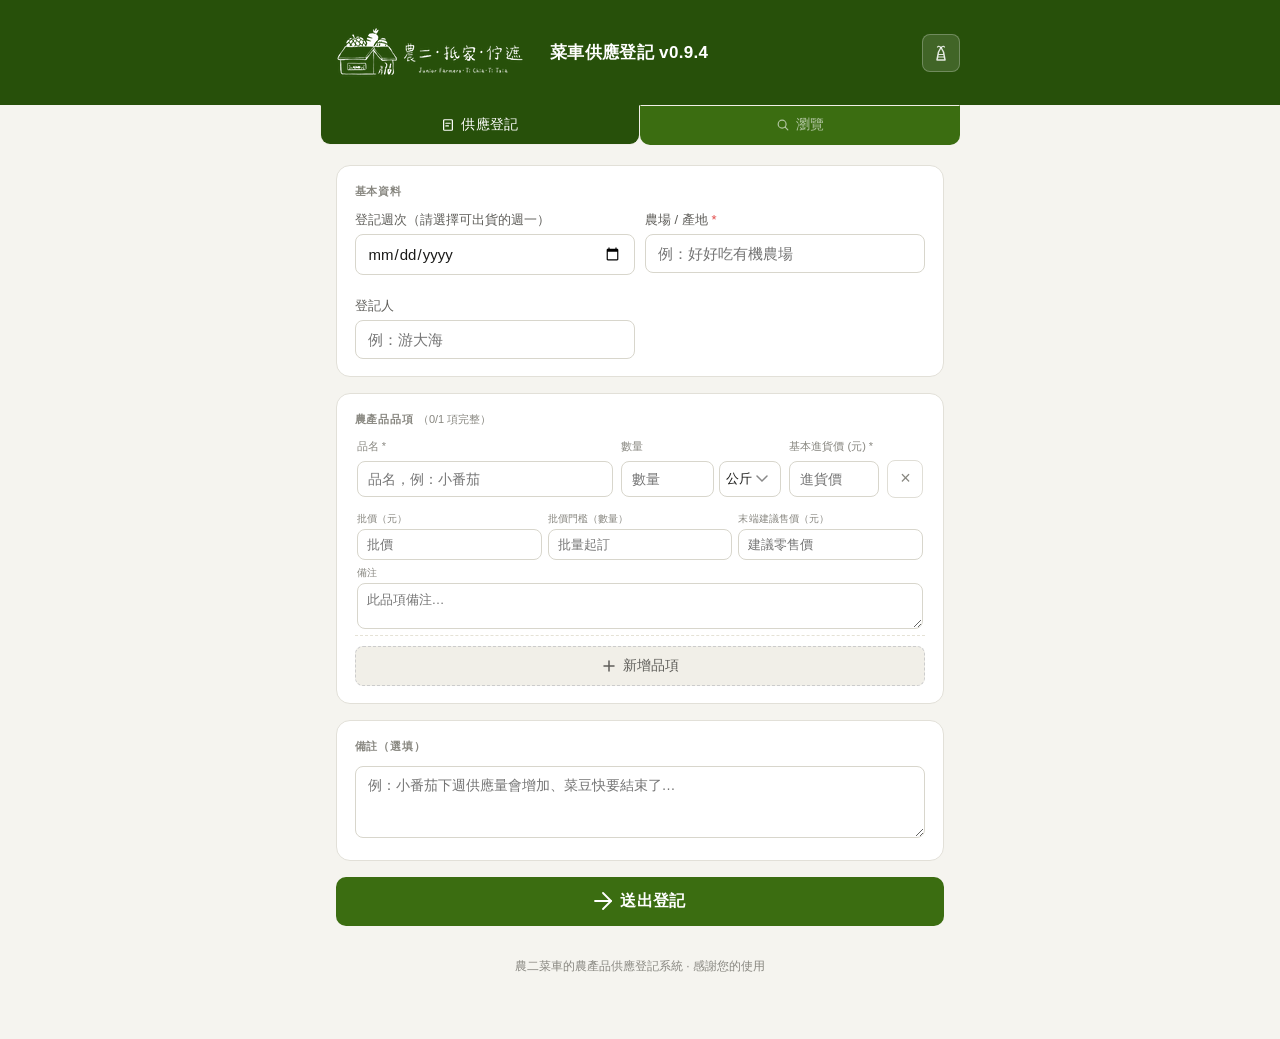
==== farmer_form.html @ 8528d598 "update the poition and alignment of 重新整理週次清單 btn" ====
<!DOCTYPE html>
<html lang="zh-TW">
<head>
<meta charset="UTF-8" />
<meta name="viewport" content="width=device-width, initial-scale=1.0" />
<title>農產品供應登記</title>
<style>
  :root {
    --green-50: #EAF3DE;
    --green-100: #C0DD97;
    --green-400: #639922;
    --green-600: #3B6D11;
    --green-800: #27500A;
    --amber-50: #FAEEDA;
    --amber-400: #BA7517;
    --gray-50: #F1EFE8;
    --gray-100: #D3D1C7;
    --gray-400: #888780;
    --gray-600: #5F5E5A;
    --gray-800: #444441;
    --red-50: #FCEBEB;
    --red-400: #E24B4A;
    --red-600: #A32D2D;
    --gray-off-white-warm: #E0DED6;
  }
  * { box-sizing: border-box; margin: 0; padding: 0; }
  body {
    font-family: -apple-system, 'Noto Sans TC', 'PingFang TC', sans-serif;
    background: #f5f4ef;
    min-height: 100vh;
    padding: 0;
  }
  .header {
    background: var(--green-800);
    padding: 1.25rem 1.5rem;
    position: sticky; top: 0; z-index: 10;
  }
  .header-inner {
    max-width: 640px;
    margin: 0 auto;
    display: flex; align-items: center; gap: 10px;
    position: relative;
  }
  .header-icon {
    width: auto;
    height: 45px;  
    margin: 10px;
    display: flex; align-items: center; justify-content: center;
    font-size: 16px;
    flex-shrink: 0;
  }
  .header h1 {
    font-size: 17px; font-weight: 600;
    color: #fff; letter-spacing: 0.02em;
    flex: 1;
  }
  .settings-btn {
    background: rgba(255,255,255,0.12);
    border: 1px solid rgba(255,255,255,0.25);
    color: rgba(255,255,255,0.85);
    width: 38px; height: 38px;
    border-radius: 8px;
    cursor: pointer;
    display: flex; align-items: center; justify-content: center;
    transition: background 0.15s;
    flex-shrink: 0;
  }
  .settings-btn:hover { background: rgba(255,255,255,0.22); color: #fff; }
  .settings-btn.active { background: rgba(255,255,255,0.25); color: #fff; }
  .settings-panel {
    display: none;
    position: absolute;
    top: calc(100% + 10px);
    right: 0;
    width: min(340px, calc(100vw - 32px));
    background: #fff;
    border: 1px solid #e2e0d8;
    border-radius: 12px;
    box-shadow: 0 8px 28px rgba(0,0,0,0.14);
    padding: 16px;
    z-index: 20;
  }
  .settings-panel.open { display: block; }
  .settings-panel-header {
    display: flex; align-items: center; justify-content: space-between;
    margin-bottom: 14px;
  }
  .settings-panel-header .title {
    font-size: 14px; font-weight: 600; color: var(--gray-800);
  }
  .settings-version {
    font-size: 11px; color: var(--gray-400);
    background: var(--gray-50);
    border: 1px solid var(--gray-100);
    border-radius: 5px;
    padding: 2px 8px;
  }
  .settings-field { margin-bottom: 12px; }
  .settings-field label {
    display: block; font-size: 12px; color: var(--gray-600);
    margin-bottom: 5px;
  }
  .settings-field input[type=text] {
    width: 100%;
    border: 1px solid #d8d6cc;
    border-radius: 8px;
    padding: 9px 11px;
    font-size: 13px;
    font-family: inherit;
    color: #1a1a18;
    background: #fff;
    outline: none;
    transition: border-color 0.15s;
  }
  .settings-field input[type=text]:focus {
    border-color: var(--green-400);
    box-shadow: 0 0 0 3px rgba(99,153,34,0.12);
  }
  .settings-field input[type=text]::placeholder { color: var(--gray-400); font-size: 12px; }
  .settings-save-btn {
    width: 100%;
    padding: 9px;
    background: var(--green-600); color: #fff;
    border: none; border-radius: 8px;
    font-size: 13px; font-weight: 600;
    font-family: inherit; cursor: pointer;
    transition: background 0.15s;
  }
  .settings-save-btn:hover { background: var(--green-800); }

  /* ── Tab Navigation ── */
  .tab-bar {
    /*background: var(--green-800);
    border-top: 1px solid rgba(255,255,255,0.1);*/
  }
  .tab-bar-inner {
    max-width: 640px;
    margin: 0 auto;
    display: flex;
  }
  .tab-btn {
    flex: 1;
    padding: 10px 12px;
    background: var(--green-600);
    border: none;
    border: 1px solid transparent;
    border-top-color: var(--gray-50);
    border-radius: 0  0 10px 10px;
    color: rgba(255,255,255,0.6);
    font-size: 14px;
    font-weight: 500;
    font-family: inherit;
    cursor: pointer;
    transition: color 0.15s, border-color 0.15s;
    display: flex;
    align-items: center;
    justify-content: center;
    gap: 6px;
    letter-spacing: 0.02em;
  }
  .tab-btn:hover { color: rgba(255,255,255,0.85); }
  .tab-btn.active {
    color: #fff;
    background: var(--green-800);
    border-top-color: transparent;
    border-left-color: var(--gray-50);
    border-right-color: var(--gray-50);
    border-bottom-color: var(--gray-50);
    
  }

  .container {
    max-width: 640px;
    margin: 0 auto;
    padding: 1.25rem 1rem 3rem;
  }

  .card {
    background: #fff;
    border: 1px solid #e2e0d8;
    border-radius: 14px;
    padding: 1.1rem 1.1rem;
    margin-bottom: 1rem;
  }
  .card-title {
    font-size: 11px; font-weight: 600;
    color: var(--gray-400);
    text-transform: uppercase; letter-spacing: 0.08em;
    margin-bottom: 12px;
  }
  .field { margin-bottom: 11px; }
  .field:last-child { margin-bottom: 0; }
  label {
    display: block;
    font-size: 13px; color: var(--gray-600);
    margin-bottom: 5px;
  }
  input[type=text], input[type=tel], input[type=week], input[type=date], input[type=number], select, textarea {
    width: 100%;
    border: 1px solid #d8d6cc;
    border-radius: 8px;
    padding: 10px 12px;
    font-size: 15px;
    font-family: inherit;
    color: #1a1a18;
    background: #fff;
    outline: none;
    transition: border-color 0.15s;
    -webkit-appearance: none;
  }
  input:focus, select:focus, textarea:focus {
    border-color: var(--green-400);
    box-shadow: 0 0 0 3px rgba(99,153,34,0.12);
  }
  input[type=number] { -moz-appearance: textfield; }
  select { background-image: url("data:image/svg+xml,%3Csvg xmlns='http://www.w3.org/2000/svg' width='12' height='8' viewBox='0 0 12 8'%3E%3Cpath d='M1 1l5 5 5-5' stroke='%23888' stroke-width='1.5' fill='none' stroke-linecap='round'/%3E%3C/svg%3E"); background-repeat: no-repeat; background-position: right 12px center; padding-right: 32px; }
  .row2 { display: grid; grid-template-columns: 1fr 1fr; gap: 10px; }
  .item-header {
    display: grid;
    grid-template-columns: 1fr 160px 90px 36px;
    gap: 8px; margin-bottom: 6px; padding: 0 2px;
  }
  .item-header span {
    font-size: 11px; color: var(--gray-400); font-weight: 500;
  }
  .item-wrap {
    margin-bottom: 10px;
    border-bottom: 1px dashed #e5e2d6;
  }
  .item-row {
    display: grid;
    grid-template-columns: 1fr 160px 90px 36px;
    gap: 8px; padding: 0 2px; align-items: center;
  }
  .item-row input, .item-row select {
    padding: 9px 10px; font-size: 14px;
  }
  .item-extras {
    margin-top: 6px;
    padding: 8px 2px 2px 2px;
  }
  .item-extras-grid {
    display: grid;
    grid-template-columns: 1fr 1fr 1fr;
    gap: 6px;
    margin-bottom: 6px;
  }
  .extra-field { display: flex; flex-direction: column; }
  .extra-field label {
    font-size: 10px; color: var(--gray-400);
    margin-bottom: 3px; letter-spacing: 0.01em;
  }
  .extra-field input {
    padding: 7px 9px; font-size: 13px;
  }
  .item-note-field { }
  .item-note-field label {
    font-size: 10px; color: var(--gray-400);
    margin-bottom: 3px; letter-spacing: 0.01em;
  }
  .item-note-field textarea {
    min-height: 38px; font-size: 13px;
    padding: 7px 9px; resize: vertical;
  }
  .qty-wrap { display: flex; gap: 5px; }
  .qty-wrap select { padding: 9px 24px 9px 6px; font-size: 13px; flex: none; width: 62px; }
  .remove-btn {
    background: none;
    border: 1px solid var(--gray-off-white-warm);
    border-radius: 8px;
    width: 36px;
    height: 38px;
    display: flex;
    align-items: center;
    justify-content: center;
    cursor: pointer;
    color: var(--gray-400);
    font-size: 18px;
    transition: all 0.15s;
  }
  .remove-btn:hover { border-color: var(--red-400); color: var(--red-400); background: var(--red-50); }
  .add-btn {
    width: 100%; margin-top: 4px;
    border: 1.5px dashed #ccc;
    border-radius: 8px; padding: 10px;
    background: var(--gray-50); color: var(--gray-600);
    font-size: 14px; font-family: inherit;
    cursor: pointer; display: flex; align-items: center;
    justify-content: center; gap: 6px; transition: all 0.15s;
  }
  .add-btn:hover { border-color: var(--green-400); color: var(--green-600); background: var(--green-50); }
  textarea { resize: vertical; min-height: 72px; font-size: 14px; }
  .submit-btn {
    width: 100%; padding: 14px;
    background: var(--green-600); color: #fff;
    border: none; border-radius: 10px;
    font-size: 16px; font-weight: 600;
    font-family: inherit; cursor: pointer;
    display: flex; align-items: center;
    justify-content: center; gap: 8px;
    transition: background 0.15s, transform 0.1s;
    letter-spacing: 0.03em;
  }
  .submit-btn:hover { background: var(--green-800); }
  .submit-btn:active { transform: scale(0.98); }
  .submit-btn:disabled { background: var(--gray-400); cursor: not-allowed; }
  .success-box {
    display: none;
    background: var(--green-50);
    border: 1.5px solid var(--green-100);
    border-radius: 12px;
    padding: 1.25rem 1.1rem;
    text-align: center;
  }
  .success-box .big-check { font-size: 40px; margin-bottom: 10px; display: block; }
  .success-box h2 { font-size: 18px; color: var(--green-800); margin-bottom: 6px; }
  .success-box p { font-size: 14px; color: var(--green-600); line-height: 1.6; }
  .success-box .re-btn {
    margin-top: 16px;
    background: var(--green-600); color: #fff;
    border: none; border-radius: 8px;
    padding: 10px 24px; font-size: 14px;
    font-family: inherit; cursor: pointer; font-weight: 500;
  }
  .error-msg {
    display: none;
    background: var(--red-50); color: var(--red-600);
    border: 1px solid #f5b8b8; border-radius: 8px;
    padding: 0.8rem 1rem; font-size: 13px;
    margin-top: 10px;
  }
  .spinner {
    display: inline-block;
    width: 18px; height: 18px;
    border: 2px solid rgba(255,255,255,0.4);
    border-top-color: #fff;
    border-radius: 50%;
    animation: spin 0.7s linear infinite;
    flex-shrink: 0;
  }
  @keyframes spin { to { transform: rotate(360deg); } }
  .footer {
    text-align: center; font-size: 12px;
    color: var(--gray-400); margin-top: 2rem;
    padding-bottom: 1rem;
  }

  /* ── Browse Tab Styles ── */
  .browse-controls {
    display: flex;
    gap: 8px;
    align-items: flex-end;
  }
  .browse-controls .field { flex: 1; margin-bottom: 0; }
  .fetch-btn {
    flex-shrink: 0;
    padding: 10px 18px;
    background: var(--green-600); color: #fff;
    border: none; border-radius: 8px;
    font-size: 14px; font-weight: 600;
    font-family: inherit; cursor: pointer;
    display: flex; align-items: center; gap: 6px;
    transition: background 0.15s;
    white-space: nowrap;
    height: 44px;
  }
  .fetch-btn:hover { background: var(--green-800); }
  .fetch-btn:disabled { background: var(--gray-400); cursor: not-allowed; }
  .week-quick-select {
    display: flex;
    gap: 6px;
    flex-wrap: wrap;
    margin-top: 8px;
  }
  .week-chip {
    background: var(--gray-50);
    border: 1px solid var(--gray-100);
    border-radius: 20px;
    padding: 4px 12px;
    font-size: 12px;
    color: var(--gray-600);
    cursor: pointer;
    transition: all 0.15s;
    font-family: inherit;
  }
  .week-chip:hover { border-color: var(--green-400); color: var(--green-600); background: var(--green-50); }
  .week-chip.active { border-color: var(--green-400); color: var(--green-600); background: var(--green-50); font-weight: 600; }
  .refresh-text-btn {
    background: none;
    border: none;
    color: var(--gray-400);
    font-size: 12px;
    font-family: inherit;
    cursor: pointer;
    text-decoration: underline;
    padding: 4px 0;
    margin-top: 6px;
    transition: color 0.15s;
  }
  .refresh-text-btn:hover { color: var(--green-600); }
  .refresh-text-btn.spinning { color: var(--gray-400); cursor: wait; }
  .browse-empty {
    text-align: center;
    padding: 2.5rem 1rem;
    color: var(--gray-400);
    font-size: 14px;
  }
  .browse-empty .empty-icon { font-size: 36px; margin-bottom: 10px; display: block; }

  .browse-spinner-wrap {
    display: none;
    text-align: center;
    padding: 2rem;
  }
  .browse-spinner {
    display: inline-block;
    width: 24px; height: 24px;
    border: 2.5px solid #d3d1c7;
    border-top-color: var(--green-600);
    border-radius: 50%;
    animation: spin 0.7s linear infinite;
  }

  /* ── Farm group card ── */
  .farm-group {
    background: #fff;
    border: 1px solid #e2e0d8;
    border-radius: 14px;
    margin-bottom: 1rem;
    overflow: hidden;
  }
  .farm-group-header {
    background: var(--green-800);
    padding: 10px 14px;
    display: flex;
    align-items: center;
    justify-content: space-between;
    gap: 10px;
  }
  .farm-group-header .farm-name {
    font-size: 15px; font-weight: 600; color: #fff;
    display: flex; align-items: center; gap: 7px;
  }
  .farm-group-header .farm-meta {
    font-size: 11px; color: rgba(255,255,255,0.65);
    text-align: right;
  }
  .farm-note-banner {
    background: var(--amber-50);
    border-bottom: 1px solid #f0deb0;
    padding: 8px 14px;
    font-size: 12px;
    color: #7a5010;
    display: flex;
    gap: 6px;
  }
  .farm-note-banner .note-label {
    font-weight: 600; flex-shrink: 0;
  }

  .browse-table {
    width: 100%;
    border-collapse: collapse;
    font-size: 13px;
  }
  .browse-table th {
    background: var(--gray-50);
    color: var(--gray-600);
    font-weight: 600;
    font-size: 11px;
    letter-spacing: 0.04em;
    padding: 7px 10px;
    text-align: left;
    border-bottom: 1px solid #e5e2d6;
  }
  .browse-table td {
    padding: 9px 10px;
    border-bottom: 1px solid #f0ede6;
    color: var(--gray-800);
    vertical-align: top;
  }
  .browse-table tr:last-child td { border-bottom: none; }
  .browse-table tr:hover td { background: #fafaf7; }

  .price-pill {
    display: inline-block;
    background: var(--green-50);
    border: 1px solid var(--green-100);
    border-radius: 5px;
    padding: 1px 6px;
    font-size: 12px;
    color: var(--green-600);
    font-weight: 500;
  }
  .retail-pill {
    display: inline-block;
    background: var(--amber-50);
    border: 1px solid #f0deb0;
    border-radius: 5px;
    padding: 1px 6px;
    font-size: 12px;
    color: #7a5010;
    font-weight: 500;
  }
  .wholesale-pill {
    display: inline-block;
    background: #FFF4E0;
    border: 1px solid #E8C060;
    border-radius: 5px;
    padding: 1px 6px;
    font-size: 12px;
    color: #A0600A;
    font-weight: 600;
  }
  .wholesale-wrap {
    font-size: 11px;
    color: var(--gray-400);
    margin-top: 2px;
  }
  .item-note-badge {
    font-size: 11px;
    color: var(--gray-400);
    font-style: italic;
    margin-top: 2px;
  }

  .browse-summary {
    font-size: 12px;
    color: var(--gray-400);
    padding: 0.6rem 0 0.2rem;
    text-align: right;
  }

  /* ── Responsive ── */
  @media (max-width: 480px) {
    .item-header { grid-template-columns: 1fr 120px 70px 32px; }
    .item-row { grid-template-columns: 1fr 120px 70px 32px; }
    .row2 { grid-template-columns: 1fr; }
    .item-extras-grid { grid-template-columns: 1fr 1fr; }
    .browse-controls { flex-direction: column; align-items: stretch; }
    .fetch-btn { width: 100%; justify-content: center; }
    /*.browse-table th:nth-child(4),
    .browse-table td:nth-child(4) { display: none; }*/
  }
</style>
</head>
<body>
<div class="header">
  <div class="header-inner">
    <div class="header-icon"><img src="[data-uri]" alt="logo" /></div>
    <h1 id="headerTitle">菜車供應登記</h1>
    <button class="settings-btn" id="settingsBtn" onclick="toggleSettings()" aria-label="設定">
      <svg width="18" height="18" viewBox="0 0 18 18" fill="none">
        <!-- 筍身 -->
        <path d="M5 16 L13 16 L11.5 8 L9 3.5 L6.5 8 Z"
              stroke="currentColor" stroke-width="1.5" stroke-linejoin="round"/>
        <!-- 橫紋（筍衣） -->
        <line x1="6.8"  y1="10.5" x2="11.2" y2="10.5"
              stroke="currentColor" stroke-width="1.2" stroke-linecap="round"/>
        <line x1="5.9"  y1="13"   x2="12.1" y2="13"
              stroke="currentColor" stroke-width="1.2" stroke-linecap="round"/>
        <!-- 頂部小葉 -->
        <path d="M9 3.5 Q6.5 1.5 5.5 3"
              stroke="currentColor" stroke-width="1.2" stroke-linecap="round" fill="none"/>
        <path d="M9 3.5 Q11.5 1.5 12.5 3"
              stroke="currentColor" stroke-width="1.2" stroke-linecap="round" fill="none"/>
      </svg>
    </button>

    <div class="settings-panel" id="settingsPanel">
      <div class="settings-panel-header">
        <span class="title">設定</span>
        <span class="settings-version" id="settingsVersion"></span>
      </div>
      <div class="settings-field">
        <label for="webhookInput">Google Apps Script Webhook 網址</label>
        <input type="text" id="webhookInput" placeholder="https://script.google.com/macros/s/…/exec" />
      </div>
      <button class="settings-save-btn" onclick="saveSettings()">儲存並關閉</button>
    </div>
  </div>
</div>

<!-- Tab bar -->
<div class="tab-bar">
  <div class="tab-bar-inner">
    <button class="tab-btn active" id="tabRegister" onclick="switchTab('register')">
      <svg width="14" height="14" viewBox="0 0 16 16" fill="none" aria-hidden="true">
        <path d="M12 2H4a1 1 0 00-1 1v10a1 1 0 001 1h8a1 1 0 001-1V3a1 1 0 00-1-1z" stroke="currentColor" stroke-width="1.4"/>
        <path d="M5.5 6h5M5.5 9h3" stroke="currentColor" stroke-width="1.3" stroke-linecap="round"/>
      </svg>
      供應登記
    </button>
    <button class="tab-btn" id="tabBrowse" onclick="switchTab('browse')">
      <svg width="14" height="14" viewBox="0 0 16 16" fill="none" aria-hidden="true">
        <circle cx="7" cy="7" r="4.5" stroke="currentColor" stroke-width="1.4"/>
        <path d="M10.5 10.5l3 3" stroke="currentColor" stroke-width="1.4" stroke-linecap="round"/>
      </svg>
      瀏覽
    </button>
  </div>
</div>

<div class="container">

  <!-- ═══════════════════════════════════ REGISTER TAB ═══════════════════════════════════ -->
  <div id="panelRegister">
    <div id="formSection">
      <div class="card">
        <div class="card-title">基本資料</div>
        <div class="row2">
          <div class="field">
            <label for="weekDate">登記週次（請選擇可出貨的週一）</label>
            <input type="date" id="weekDate" />
          </div>
          <div class="field">
            <label>農場 / 產地 <span style="color:var(--red-400)">*</span></label>
            <input type="text" id="farmerFarm" placeholder="例：好好吃有機農場" />
          </div>
        </div>
        <div class="row2" style="margin-top:11px">
          <div class="field">
            <label>登記人</label>
            <input type="text" id="register" placeholder="例：游大海" autocomplete="register" />
          </div>
        </div>
      </div>
      <div class="card">
        <div class="card-title">農產品品項 <span id="itemCountLabel" style="font-size:11px; color:var(--gray-400); font-weight:400; text-transform:none; letter-spacing:0;"></span></div>
        <div id="itemsContainer"></div>
        <button class="add-btn" onclick="addItem()">
          <svg width="16" height="16" viewBox="0 0 16 16" fill="none" aria-hidden="true"><path d="M8 3v10M3 8h10" stroke="currentColor" stroke-width="1.5" stroke-linecap="round"/></svg>
          新增品項
        </button>
      </div>
      <div class="card">
        <div class="card-title">備註（選填）</div>
        <textarea id="notes" placeholder="例：小番茄下週供應量會增加、菜豆快要結束了…"></textarea>
      </div>
      <button class="submit-btn" id="submitBtn" onclick="handleSubmit()">
        <svg width="18" height="18" viewBox="0 0 18 18" fill="none" aria-hidden="true"><path d="M9 1L17 9L9 17" stroke="white" stroke-width="1.8" stroke-linecap="round" stroke-linejoin="round"/><path d="M1 9h16" stroke="white" stroke-width="1.8" stroke-linecap="round"/></svg>
        送出登記
      </button>
      <div class="error-msg" id="errorMsg"></div>
    </div>
    <div class="success-box" id="successBox">
      <span class="big-check">✅</span>
      <h2>登記成功！</h2>
      <p id="successDetail"></p>
      <p id="successMsg">我們會努力幫您用心的成果找到適合的餐桌。</p>
      <button class="re-btn" onclick="resetForm()">再填一次</button>
    </div>
  </div>

  <!-- ═══════════════════════════════════ BROWSE TAB ═════════════════════════════════════ -->
  <div id="panelBrowse" style="display:none">
    <div class="card">
      <div class="card-title">選擇週次查詢</div>
      <div class="browse-controls">
        <div class="field">
          <label for="browseWeekDate">可出貨週一日期</label>
          <input type="date" id="browseWeekDate" />
        </div>
        <button class="fetch-btn" id="fetchBtn" onclick="fetchBrowseData()">
          <svg width="14" height="14" viewBox="0 0 16 16" fill="none" aria-hidden="true">
            <circle cx="7" cy="7" r="4.5" stroke="currentColor" stroke-width="1.5"/>
            <path d="M10.5 10.5l3 3" stroke="currentColor" stroke-width="1.5" stroke-linecap="round"/>
          </svg>
          查詢
        </button>
      </div>
      <!-- Quick week chips loaded from API -->
      <div style="display:flex; align-items:center; gap:8px; flex-wrap:wrap;">
        <div class="week-quick-select" id="weekChips"></div>
        <button class="refresh-text-btn" id="refreshBtn" onclick="refreshWeekChips()" style="display:none">↻ 重新整理週次清單</button>
      </div>
    </div>

    <div class="browse-spinner-wrap" id="browseSpinner">
      <div class="browse-spinner"></div>
    </div>

    <div id="browseResults">
      <div class="browse-empty">
        <span class="empty-icon">🌱</span>
        請選擇週次後按「查詢」
      </div>
    </div>
  </div>

  <div class="footer">農二菜車的農產品供應登記系統 · 感謝您的使用</div>
</div>

<script>
const FORM_VERSION = 'v0.9.4';
let WEBHOOK_URL = localStorage.getItem('webhookUrl') || '';
let weekChipsLoaded = false;

document.getElementById('headerTitle').textContent = `菜車供應登記 ${FORM_VERSION}`;
document.getElementById('settingsVersion').textContent = FORM_VERSION;
document.getElementById('webhookInput').value = WEBHOOK_URL;

// ── Settings ──────────────────────────────────────────────────────────────
function toggleSettings() {
  const panel = document.getElementById('settingsPanel');
  const btn = document.getElementById('settingsBtn');
  const isOpen = panel.classList.contains('open');
  panel.classList.toggle('open', !isOpen);
  btn.classList.toggle('active', !isOpen);
  if (!isOpen) document.getElementById('webhookInput').value = WEBHOOK_URL;
}
function saveSettings() {
  const val = document.getElementById('webhookInput').value.trim();
  WEBHOOK_URL = val;
  localStorage.setItem('webhookUrl', val);
  document.getElementById('settingsPanel').classList.remove('open');
  document.getElementById('settingsBtn').classList.remove('active');
}
document.addEventListener('click', function(e) {
  const panel = document.getElementById('settingsPanel');
  const btn = document.getElementById('settingsBtn');
  if (panel.classList.contains('open') && !panel.contains(e.target) && !btn.contains(e.target)) {
    panel.classList.remove('open');
    btn.classList.remove('active');
  }
});

// ── Tab switching ──────────────────────────────────────────────────────────
let currentTab = 'register';
function switchTab(tab) {
  currentTab = tab;
  document.getElementById('panelRegister').style.display = tab === 'register' ? '' : 'none';
  document.getElementById('panelBrowse').style.display  = tab === 'browse'   ? '' : 'none';
  document.getElementById('tabRegister').classList.toggle('active', tab === 'register');
  document.getElementById('tabBrowse').classList.toggle('active', tab === 'browse');
  if (tab === 'browse') {
    if (!document.getElementById('browseWeekDate').value)
      document.getElementById('browseWeekDate').value = getNearestMonday();
    if (!weekChipsLoaded) {
      loadWeekChips();
      weekChipsLoaded = true;
    }
  }
}

// ── Helpers ────────────────────────────────────────────────────────────────
function getWeekOfMonth(dateStr) {
  const d = new Date(dateStr);
  const firstDay = new Date(d.getFullYear(), d.getMonth(), 1);
  const firstDayOfWeek = firstDay.getDay();
  const offset = firstDayOfWeek === 0 ? 6 : firstDayOfWeek - 1;
  return Math.ceil((d.getDate() + offset) / 7);
}
function formatDate(val) {
  const [year, month] = val.split('-');
  const week = getWeekOfMonth(val);
  return `${year}-${month}-第${week}週`;
}
function esc(s) { return String(s||'').replace(/&/g,'&amp;').replace(/"/g,'&quot;').replace(/</g,'&lt;').replace(/>/g,'&gt;'); }

// ── Registration form ──────────────────────────────────────────────────────
let items = [];
let nid = 1;
const UNITS = ['公斤','台斤','顆','束','盒','袋','打','斤','份'];

function addItem(n='',q='',u='公斤',p='',wp='',wt='',rp='',note='') {
  items.push({id:nid++,name:n,qty:q,unit:u,price:p,wholesalePrice:wp,wholesaleThreshold:wt,retailPrice:rp,itemNote:note});
  renderItems();
}
function removeItem(id) { items=items.filter(i=>i.id!==id); renderItems(); }
function updateItem(id,f,v) { const i=items.find(x=>x.id===id); if(i) i[f]=v; updateCount(); }

function renderItems() {
  const c = document.getElementById('itemsContainer');
  c.innerHTML = '';
  items.forEach(item => {
    const wrap = document.createElement('div');
    wrap.className = 'item-wrap';
    const unitOpts = UNITS.map(u=>`<option${u===item.unit?' selected':''}>${u}</option>`).join('');
    wrap.innerHTML = `
      <div class="item-header">
        <span>品名 *</span><span>數量</span><span>基本進貨價 (元) *</span><span></span>
      </div>
      <div class="item-row">
        <input type="text" value="${esc(item.name)}" placeholder="品名，例：小番茄"
          onchange="updateItem(${item.id},'name',this.value)"
          oninput="updateItem(${item.id},'name',this.value)" />
        <div class="qty-wrap">
          <input type="number" min="0" value="${esc(item.qty)}" placeholder="數量"
            onchange="updateItem(${item.id},'qty',this.value)"
            oninput="updateItem(${item.id},'qty',this.value)" />
          <select onchange="updateItem(${item.id},'unit',this.value)">${unitOpts}</select>
        </div>
        <input type="number" min="0" value="${esc(item.price)}" placeholder="進貨價"
          onchange="updateItem(${item.id},'price',this.value)"
          oninput="updateItem(${item.id},'price',this.value)" />
        <button class="remove-btn" onclick="removeItem(${item.id})" aria-label="刪除">×</button>
      </div>
      <div class="item-extras">
        <div class="item-extras-grid">
          <div class="extra-field"><label>批價（元）</label>
            <input type="number" min="0" value="${esc(item.wholesalePrice)}" placeholder="批價"
              onchange="updateItem(${item.id},'wholesalePrice',this.value)"
              oninput="updateItem(${item.id},'wholesalePrice',this.value)" /></div>
          <div class="extra-field"><label>批價門檻（數量）</label>
            <input type="number" min="0" value="${esc(item.wholesaleThreshold)}" placeholder="批量起訂"
              onchange="updateItem(${item.id},'wholesaleThreshold',this.value)"
              oninput="updateItem(${item.id},'wholesaleThreshold',this.value)" /></div>
          <div class="extra-field"><label>末端建議售價（元）</label>
            <input type="number" min="0" value="${esc(item.retailPrice)}" placeholder="建議零售價"
              onchange="updateItem(${item.id},'retailPrice',this.value)"
              oninput="updateItem(${item.id},'retailPrice',this.value)" /></div>
        </div>
        <div class="item-note-field"><label>備注</label>
          <textarea placeholder="此品項備注…"
            onchange="updateItem(${item.id},'itemNote',this.value)"
            oninput="updateItem(${item.id},'itemNote',this.value)">${esc(item.itemNote)}</textarea>
        </div>
      </div>`;
    c.appendChild(wrap);
  });
  updateCount();
}
function updateCount() {
  const n = items.filter(i=>i.name&&i.qty&&i.price).length;
  document.getElementById('itemCountLabel').textContent = items.length ? `（${n}/${items.length} 項完整）` : '';
}

addItem();

async function handleSubmit() {
  if (!WEBHOOK_URL) { showErr('請先在右上角設定中填入 Webhook 網址。'); return; }
  const name = document.getElementById('register').value.trim();
  const farm = document.getElementById('farmerFarm').value.trim();
  const weekDate = document.getElementById('weekDate').value.trim();
  if (!weekDate) { showErr('請確認 週次 有正確填寫'); document.getElementById('weekDate').focus(); return; }
  if (!farm) { showErr('請確認 農場 有正確填寫'); document.getElementById('farmerFarm').focus(); return; }
  const valid = items.filter(i=>i.name&&i.price);
  if (!valid.length) { showErr('請至少填寫一項農產品（品名、進貨價都是必填）'); return; }

  const btn = document.getElementById('submitBtn');
  btn.disabled = true;
  btn.innerHTML = '<span class="spinner"></span> 送出中…';
  hideErr();

  const ts = new Date().toLocaleString('zh-TW', {timeZone:'Asia/Taipei'});
  const rows = valid.map((i, idx) => ({
    時間戳記: ts, 登記人: name, 農場: farm,
    週次: formatDate(document.getElementById('weekDate').value),
    品名: i.name, 數量: i.qty, 單位: i.unit,
    基本進貨價: i.price, 批價: i.wholesalePrice,
    批價門檻: i.wholesaleThreshold, 末端建議售價: i.retailPrice,
    品項備注: i.itemNote,
    備註: idx === 0 ? document.getElementById('notes').value.trim() : '',
  }));

  try {
    await fetch(WEBHOOK_URL, { method:'POST', mode:'no-cors', headers:{'Content-Type':'application/json'}, body:JSON.stringify({rows}) });
    hideErr();
    showSuccess(farm, name, valid);
  } catch(e) {
    showErr('連線失敗，請確認網路或 Apps Script 網址是否正確。');
    btn.disabled = false;
    btn.innerHTML = '<svg width="18" height="18" viewBox="0 0 18 18" fill="none"><path d="M9 1L17 9L9 17" stroke="white" stroke-width="1.8" stroke-linecap="round" stroke-linejoin="round"/><path d="M1 9h16" stroke="white" stroke-width="1.8" stroke-linecap="round"/></svg> 送出登記';
  }
}

function showSuccess(farm, name, valid) {
  document.getElementById('formSection').style.display = 'none';
  const box = document.getElementById('successBox');
  box.style.display = 'block';
  box.scrollIntoView({behavior:'smooth', block:'start'});
  document.getElementById('successDetail').textContent =
    `${farm||name||'農場'} 共登記 ${valid.length} 項農產品：${valid.map(i=>i.name).join('、')}。`;
}
function resetForm() {
  document.getElementById('formSection').style.display = 'block';
  document.getElementById('successBox').style.display = 'none';
  document.getElementById('notes').value = '';
  const btn = document.getElementById('submitBtn');
  btn.disabled = false;
  btn.innerHTML = '<svg width="18" height="18" viewBox="0 0 18 18" fill="none"><path d="M9 1L17 9L9 17" stroke="white" stroke-width="1.8" stroke-linecap="round" stroke-linejoin="round"/><path d="M1 9h16" stroke="white" stroke-width="1.8" stroke-linecap="round"/></svg> 送出登記';
  items = []; nid = 1; addItem();
}
function showErr(msg) { const e=document.getElementById('errorMsg'); e.style.display='block'; e.textContent=msg; e.scrollIntoView({behavior:'smooth',block:'nearest'}); }
function hideErr() { document.getElementById('errorMsg').style.display='none'; }

// ── Browse tab ─────────────────────────────────────────────────────────────
let availableWeeks = [];

async function loadWeekChips() {
  if (!WEBHOOK_URL) return;
  const chips = document.getElementById('weekChips');
  const refreshBtn = document.getElementById('refreshBtn');
  
  chips.innerHTML = '<span style="font-size:12px; color:var(--gray-400);">載入週次清單中…</span>';
  refreshBtn.style.display = 'none';
  
  try {
    const res = await fetch(WEBHOOK_URL);
    const data = await res.json();
    if (data.weeks && data.weeks.length) {
      availableWeeks = data.weeks;
      renderWeekChips();
    } else {
      chips.innerHTML = '<span style="font-size:12px; color:var(--gray-400);">尚無資料</span>';
    }
  } catch(e) {
    chips.innerHTML = '<span style="font-size:12px; color:var(--red-400);">載入失敗</span>';
  }
  
  refreshBtn.style.display = 'block';
}

function getNearestMonday() {
  const today = new Date();
  const day = today.getDay(); // 0=日, 1=一, ..., 6=六
  let diff;
  if (day === 0) diff = 1;       // 週日 → 下週一
  else if (day === 6) diff = 2;  // 週六 → 下週一
  else diff = -(day - 1);        // 週一~五 → 上週一（週一本身是 0）
  const monday = new Date(today);
  monday.setDate(today.getDate() + diff);
  return monday.toISOString().split('T')[0]; // "YYYY-MM-DD"
}

function renderWeekChips() {
  const container = document.getElementById('weekChips');
  const currentVal = document.getElementById('browseWeekDate').value;
  const currentWeek = currentVal ? formatDate(currentVal) : '';
  container.innerHTML = availableWeeks.map(w =>
    `<button class="week-chip${w===currentWeek?' active':''}" onclick="selectWeekChip('${w}')">${w}</button>`
  ).join('');
}

function selectWeekChip(weekStr) {
  // weekStr format: "2025-05-第3週" — sync back to date picker as best-effort display
  document.getElementById('browseWeekDate').value = '';
  // Re-render chips to mark active
  document.querySelectorAll('.week-chip').forEach(c => {
    c.classList.toggle('active', c.textContent.trim() === weekStr);
  });
  fetchBrowseDataForWeek(weekStr);
}

async function refreshWeekChips() {
  const btn = document.getElementById('refreshBtn');
  btn.classList.add('spinning');
  weekChipsLoaded = false;
  await loadWeekChips();
  weekChipsLoaded = true;
  btn.classList.remove('spinning');
}

async function fetchBrowseData() {
  const val = document.getElementById('browseWeekDate').value;
  if (!val) { setBrowseMsg('請先選擇一個日期。'); return; }
  const weekStr = formatDate(val);
  // Update chips active state
  document.querySelectorAll('.week-chip').forEach(c => {
    c.classList.toggle('active', c.textContent.trim() === weekStr);
  });
  await fetchBrowseDataForWeek(weekStr);
}

async function fetchBrowseDataForWeek(weekStr) {
  if (!WEBHOOK_URL) { setBrowseMsg('請先在設定中填入 Webhook 網址。'); return; }

  const spinner = document.getElementById('browseSpinner');
  const results = document.getElementById('browseResults');
  spinner.style.display = 'block';
  results.innerHTML = '';

  try {
    const res = await fetch(`${WEBHOOK_URL}?week=${encodeURIComponent(weekStr)}`);
    const data = await res.json();
    spinner.style.display = 'none';

    if (!data.rows || data.rows.length === 0) {
      results.innerHTML = `<div class="browse-empty"><span class="empty-icon">🌾</span>「${weekStr}」尚無登記資料</div>`;
      return;
    }
    renderBrowseResults(weekStr, data.rows);
  } catch(e) {
    console.error('fetchBrowseDataForWeek', e);
    spinner.style.display = 'none';
    results.innerHTML = `<div class="browse-empty"><span class="empty-icon">⚠️</span>查詢失敗，請確認網路或 Webhook 設定</div>`;
  }
}

function renderBrowseResults(weekStr, rows) {
  const results = document.getElementById('browseResults');

  // Group by farm
  const farmMap = {};
  rows.forEach(r => {
    const farm = r['農場'] || '（未填農場）';
    if (!farmMap[farm]) farmMap[farm] = [];
    farmMap[farm].push(r);
  });

  let html = `<div class="browse-summary">共 ${rows.length} 筆 · ${Object.keys(farmMap).length} 個農場</div>`;

  Object.entries(farmMap).forEach(([farm, farmRows]) => {
    const registrant = farmRows[0]['登記人'] || '';
    const note = farmRows[0]['本批備註'] || '';

    html += `<div class="farm-group">
      <div class="farm-group-header">
        <span class="farm-name">
          <svg width="14" height="14" viewBox="0 0 16 16" fill="none" aria-hidden="true">
            <path d="M8 2C5.2 2 3 4.2 3 7c0 3.5 5 9 5 9s5-5.5 5-9c0-2.8-2.2-5-5-5z" stroke="rgba(255,255,255,0.7)" stroke-width="1.3" fill="none"/>
            <circle cx="8" cy="7" r="1.5" fill="rgba(255,255,255,0.7)"/>
          </svg>
          ${esc(farm)}
        </span>
        <span class="farm-meta">${registrant ? `登記人：${esc(registrant)}` : ''}<br>${farmRows.length} 項農產品</span>
      </div>`;

    if (note) {
      html += `<div class="farm-note-banner">
        <span class="note-label">📝 備註</span>
        <span>${esc(note)}</span>
      </div>`;
    }

    html += `<table class="browse-table">
      <thead>
        <tr>
          <th>品名</th>
          <th>數量</th>
          <th>進貨 / 批價</th>
          <th>建議零售</th>
        </tr>
      </thead>
      <tbody>`;
    
    farmRows.forEach(r => {
      const qty = r['數量'] ? `${esc(r['數量'])} ${esc(r['單位']||'')}` : '—';
      const price = r['基本進貨價'] ? `<span class="price-pill">$${esc(r['基本進貨價'])}</span>` : '—';
      // 進貨 + 批價 同一格
      const purchaseHtml = `
        <div style="margin-bottom:4px">${r['基本進貨價'] ? `<span class="price-pill">進貨 $${esc(r['基本進貨價'])}</span>` : '—'}</div>
        <div>${r['批價']
          ? `<span class="wholesale-pill">批價 $${esc(r['批價'])}${r['批價門檻'] ? ` / ${esc(r['批價門檻'])} ${esc(r['單位']||'')} 起` : ''}</span>`
          : '<span style="color:var(--gray-400)">—</span>'
        }</div>
      `;

      const retailHtml = r['末端建議售價']
        ? `<span class="price-pill">$${esc(r['末端建議售價'])}</span>`
        : '<span style="color:var(--gray-400)">—</span>';
      const itemNote = r['品項備注'] ? `<div class="item-note-badge">　${esc(r['品項備注'])}</div>` : '';

      html += `<tr>
        <td>${esc(r['品名']||'')}${itemNote}</td>
        <td>${qty}</td>
        <td>${purchaseHtml}</td>
        <td>${retailHtml}</td>
      </tr>`;
    });

    html += `</tbody></table></div>`;
  });

  results.innerHTML = html;
}

function setBrowseMsg(msg) {
  document.getElementById('browseResults').innerHTML =
    `<div class="browse-empty"><span class="empty-icon">🌶️</span>${msg}</div>`;
}
</script>
</body>
</html>
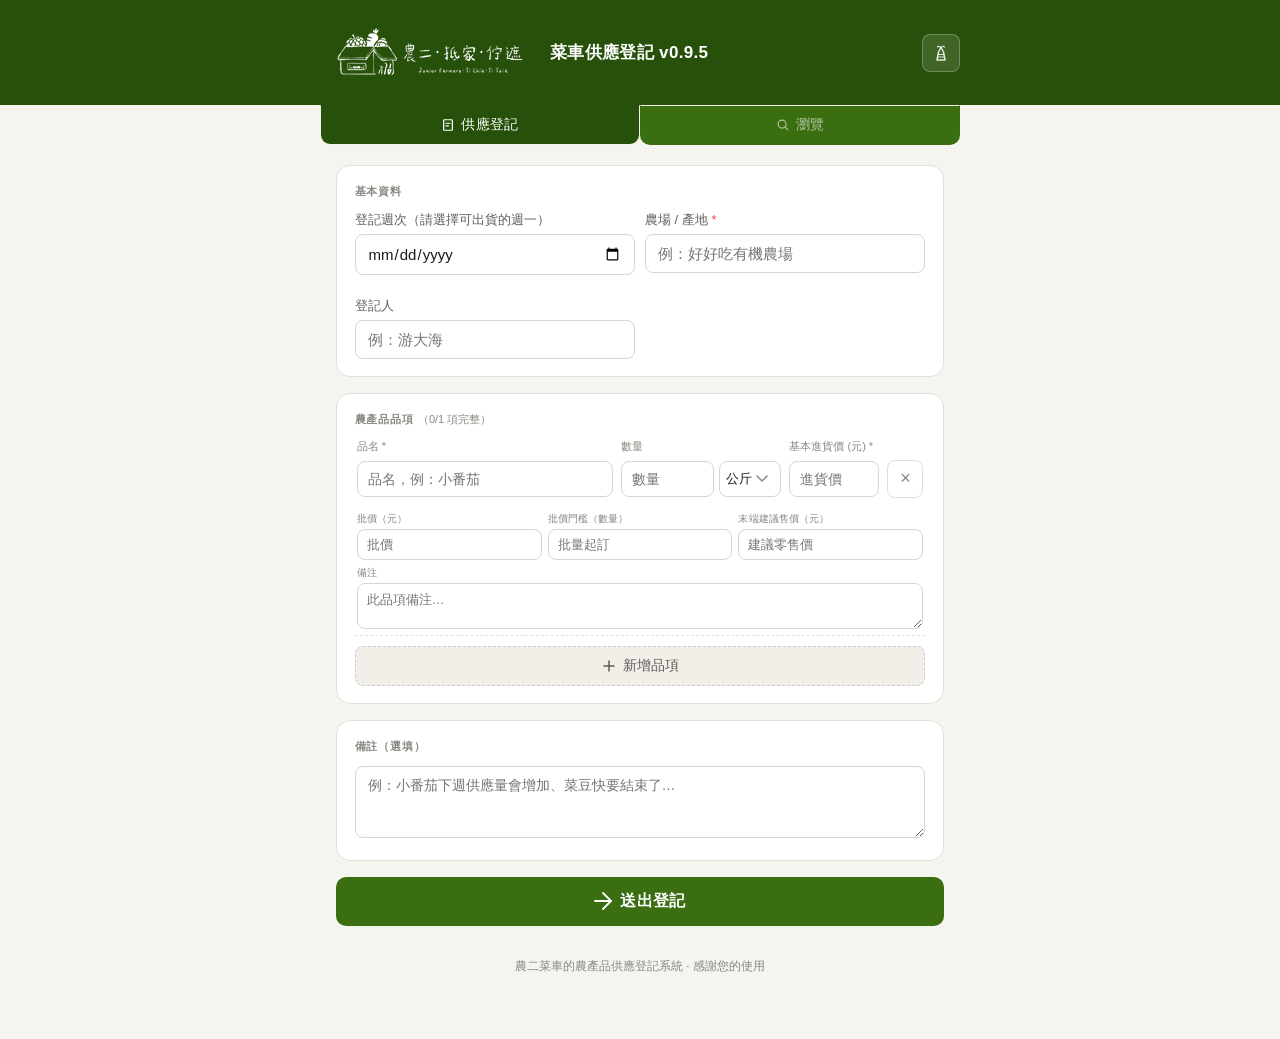
==== commit 7d4f6dd9: "update to version v0.9.5" ====
--- a/farmer_form.html
+++ b/farmer_form.html
@@ -385,6 +385,7 @@
   }
   .week-chip:hover { border-color: var(--green-400); color: var(--green-600); background: var(--green-50); }
   .week-chip.active { border-color: var(--green-400); color: var(--green-600); background: var(--green-50); font-weight: 600; }
+  .chips-hint { font-size: 11px; color: var(--gray-400); margin-top: 6px; }
   .refresh-text-btn {
     background: none;
     border: none;
@@ -671,6 +672,7 @@
       </div>
       <!-- Quick week chips loaded from API -->
       <div style="display:flex; align-items:center; gap:8px; flex-wrap:wrap;">
+        <div class="chips-hint" id="chipsHint"></div>
         <div class="week-quick-select" id="weekChips"></div>
         <button class="refresh-text-btn" id="refreshBtn" onclick="refreshWeekChips()" style="display:none">↻ 重新整理週次清單</button>
       </div>
@@ -680,7 +682,7 @@
       <div class="browse-spinner"></div>
     </div>
 
-    <div id="browseResults">
+    <div id="searchResults">
       <div class="browse-empty">
         <span class="empty-icon">🌱</span>
         請選擇週次後按「查詢」
@@ -692,7 +694,7 @@
 </div>
 
 <script>
-const FORM_VERSION = 'v0.9.4';
+const FORM_VERSION = 'v0.9.5';
 let WEBHOOK_URL = localStorage.getItem('webhookUrl') || '';
 let weekChipsLoaded = false;
 
@@ -743,7 +745,8 @@
   }
 }
 
-// ── Helpers ────────────────────────────────────────────────────────────────
+// ── Utilities ──────────────────────────────────────────────
+
 function getWeekOfMonth(dateStr) {
   const d = new Date(dateStr);
   const firstDay = new Date(d.getFullYear(), d.getMonth(), 1);
@@ -755,6 +758,18 @@
   const [year, month] = val.split('-');
   const week = getWeekOfMonth(val);
   return `${year}-${month}-第${week}週`;
+}
+function weekStrToDate(weekStr) {
+  // "2025-05-第2週" → "2025-05-06" (approximate Monday of that week)
+  const m = weekStr.match(/^(\d{4})-(\d{2})-第(\d+)週$/);
+  if (!m) return '';
+  const year = parseInt(m[1]), month = parseInt(m[2]) - 1, weekNum = parseInt(m[3]);
+  const firstDay = new Date(year, month, 1);
+  const offset = firstDay.getDay() === 0 ? 6 : firstDay.getDay() - 1;
+  let day = (weekNum - 1) * 7 - offset + 1;
+  if (day < 1) day = 1;
+  const d = new Date(year, month, day);
+  return d.toISOString().slice(0, 10);
 }
 function esc(s) { return String(s||'').replace(/&/g,'&amp;').replace(/"/g,'&quot;').replace(/</g,'&lt;').replace(/>/g,'&gt;'); }
 
@@ -888,6 +903,10 @@
 // ── Browse tab ─────────────────────────────────────────────────────────────
 let availableWeeks = [];
 
+let selectedWeeks = new Set();
+let searchResultsGrouped = {};
+let weeksLoaded = false;
+
 async function loadWeekChips() {
   if (!WEBHOOK_URL) return;
   const chips = document.getElementById('weekChips');
@@ -897,15 +916,15 @@
   refreshBtn.style.display = 'none';
   
   try {
-    const res = await fetch(WEBHOOK_URL);
+    const res = await fetch(WEBHOOK_URL + '?action=weeks');
     const data = await res.json();
-    if (data.weeks && data.weeks.length) {
-      availableWeeks = data.weeks;
-      renderWeekChips();
-    } else {
-      chips.innerHTML = '<span style="font-size:12px; color:var(--gray-400);">尚無資料</span>';
-    }
+
+    weeksLoaded = true;
+
+    renderWeekChips(data.weeks || []);
+
   } catch(e) {
+    console.error('loadWeekChips', e)
     chips.innerHTML = '<span style="font-size:12px; color:var(--red-400);">載入失敗</span>';
   }
   
@@ -924,15 +943,38 @@
   return monday.toISOString().split('T')[0]; // "YYYY-MM-DD"
 }
 
-function renderWeekChips() {
+function renderWeekChips(weeks) {
   const container = document.getElementById('weekChips');
-  const currentVal = document.getElementById('browseWeekDate').value;
-  const currentWeek = currentVal ? formatDate(currentVal) : '';
-  container.innerHTML = availableWeeks.map(w =>
-    `<button class="week-chip${w===currentWeek?' active':''}" onclick="selectWeekChip('${w}')">${w}</button>`
-  ).join('');
-}
-
+  if (!weeks.length) {
+    container.innerHTML = '<span style="color:var(--gray-400);font-size:13px;">目前尚無任何登記資料</span>';
+    return;
+  }
+  container.innerHTML = '';
+  weeks.forEach(w => {
+    const btn = document.createElement('button');
+    btn.className = 'week-chip';
+    btn.textContent = w;
+    btn.onclick = () => {
+      if (selectedWeeks.has(w)) {
+        selectedWeeks.delete(w);
+        btn.classList.remove('selected');
+      } else {
+        selectedWeeks.add(w);
+        btn.classList.add('selected');
+      }
+      updateChipsHint();
+    };
+    container.appendChild(btn);
+  });
+  document.getElementById('chipsHint').textContent = '可選擇多個週次一起查詢';
+}
+
+function updateChipsHint() {
+  const n = selectedWeeks.size;
+  document.getElementById('chipsHint').textContent =
+    n === 0 ? '可選擇多個週次一起查詢' : `已選 ${n} 個週次`;
+}
+ 
 function selectWeekChip(weekStr) {
   // weekStr format: "2025-05-第3週" — sync back to date picker as best-effort display
   document.getElementById('browseWeekDate').value = '';
@@ -967,20 +1009,18 @@
   if (!WEBHOOK_URL) { setBrowseMsg('請先在設定中填入 Webhook 網址。'); return; }
 
   const spinner = document.getElementById('browseSpinner');
-  const results = document.getElementById('browseResults');
+  const results = document.getElementById('searchResults');
   spinner.style.display = 'block';
   results.innerHTML = '';
 
   try {
-    const res = await fetch(`${WEBHOOK_URL}?week=${encodeURIComponent(weekStr)}`);
+    const weeksParam = Array.from(selectedWeeks).join(',');
+    const url = WEBHOOK_URL + '?action=query' + (weeksParam ? '&weeks=' + encodeURIComponent(weeksParam) : '');
+    const res = await fetch(url);
     const data = await res.json();
     spinner.style.display = 'none';
 
-    if (!data.rows || data.rows.length === 0) {
-      results.innerHTML = `<div class="browse-empty"><span class="empty-icon">🌾</span>「${weekStr}」尚無登記資料</div>`;
-      return;
-    }
-    renderBrowseResults(weekStr, data.rows);
+    renderSearchResults(data.data || []);
   } catch(e) {
     console.error('fetchBrowseDataForWeek', e);
     spinner.style.display = 'none';
@@ -988,8 +1028,13 @@
   }
 }
 
-function renderBrowseResults(weekStr, rows) {
-  const results = document.getElementById('browseResults');
+function renderSearchResults(rows) {
+  const container = document.getElementById('searchResults');
+
+  if (!rows.length) {
+    container.innerHTML = '<div class="no-results">查無符合條件的登記資料</div>';
+    return;
+  }
 
   // Group by farm
   const farmMap = {};
@@ -1063,7 +1108,7 @@
     html += `</tbody></table></div>`;
   });
 
-  results.innerHTML = html;
+  container.innerHTML = html;
 }
 
 function setBrowseMsg(msg) {
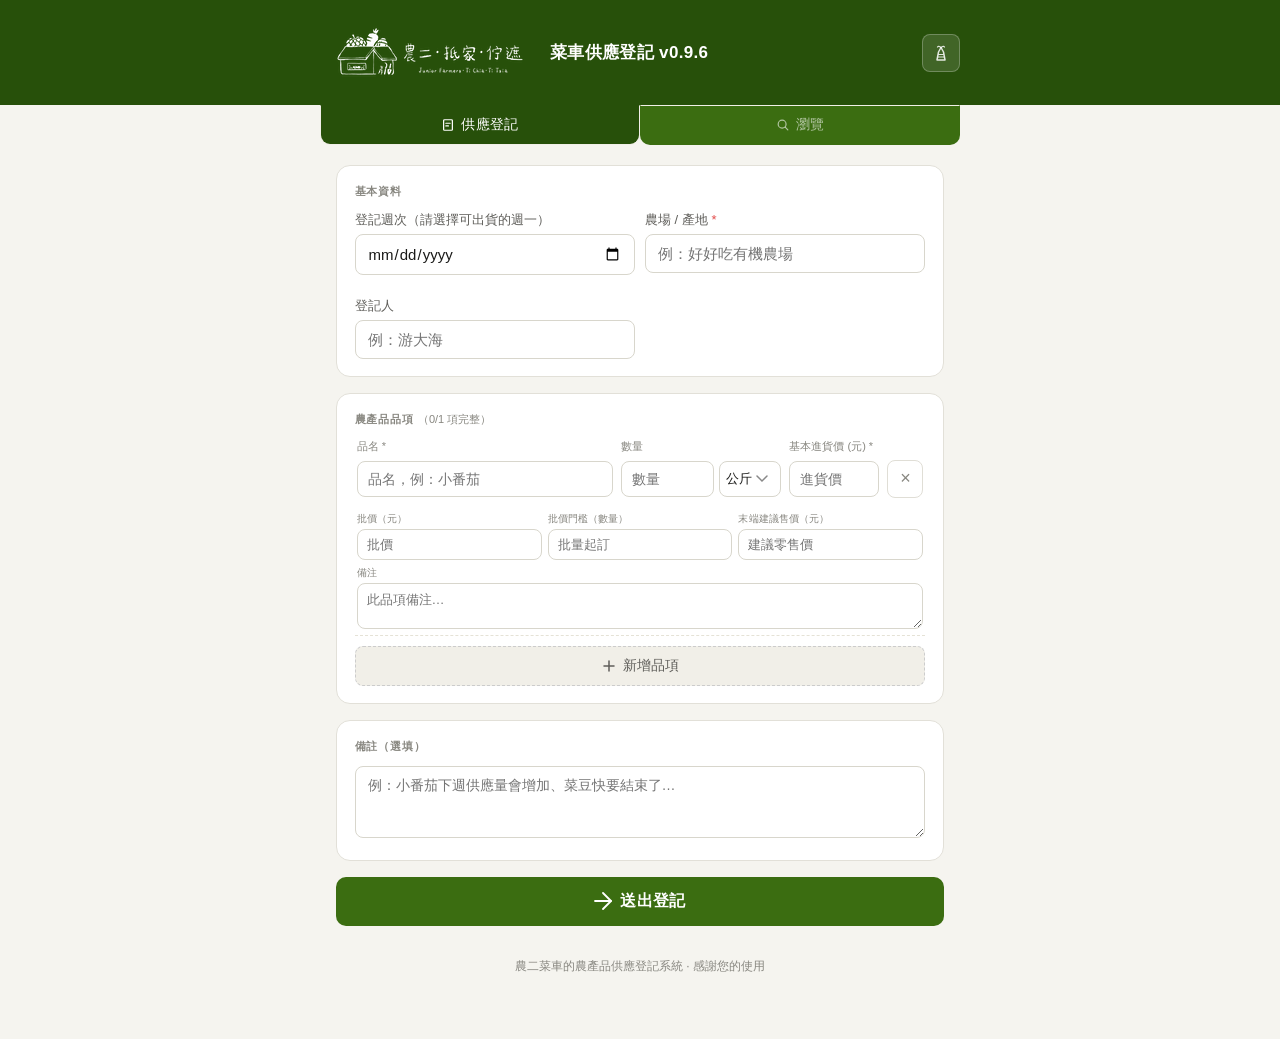
==== commit d7867c6b: "edit a single row, update to version v0.9.6" ====
--- a/farmer_form.html
+++ b/farmer_form.html
@@ -531,6 +531,60 @@
     padding: 0.6rem 0 0.2rem;
     text-align: right;
   }
+
+  /* ── Edit mode ── */
+  .row-edit-btn {
+    background: none;
+    border: 1px solid var(--gray-100);
+    border-radius: 6px;
+    padding: 4px 6px;
+    cursor: pointer;
+    color: var(--gray-400);
+    font-size: 13px;
+    line-height: 1;
+    transition: all 0.15s;
+  }
+  .row-edit-btn:hover { border-color: var(--green-400); color: var(--green-600); background: var(--green-50); }
+  .edit-btn {
+    background: rgba(255,255,255,0.15);
+    border: 1px solid rgba(255,255,255,0.3);
+    color: rgba(255,255,255,0.9);
+    border-radius: 7px;
+    padding: 4px 10px;
+    font-size: 12px;
+    font-family: inherit;
+    cursor: pointer;
+    flex-shrink: 0;
+    white-space: nowrap;
+    transition: background 0.15s;
+  }
+  .edit-btn:hover { background: rgba(255,255,255,0.28); }
+  .farm-edit-body { padding: 12px 14px 14px; }
+  .edit-section-label {
+    font-size: 11px; font-weight: 600; color: var(--gray-400);
+    text-transform: uppercase; letter-spacing: 0.08em;
+    margin-bottom: 10px; margin-top: 14px;
+  }
+  .edit-actions { display: flex; gap: 8px; margin-top: 14px; }
+  .save-edit-btn {
+    flex: 1; padding: 10px;
+    background: var(--green-600); color: #fff;
+    border: none; border-radius: 8px;
+    font-size: 14px; font-weight: 600;
+    font-family: inherit; cursor: pointer;
+    display: flex; align-items: center; justify-content: center; gap: 6px;
+    transition: background 0.15s;
+  }
+  .save-edit-btn:hover { background: var(--green-800); }
+  .save-edit-btn:disabled { background: var(--gray-400); cursor: not-allowed; }
+  .cancel-edit-btn {
+    padding: 10px 18px;
+    background: none; border: 1px solid var(--gray-100);
+    border-radius: 8px; color: var(--gray-600);
+    font-size: 14px; font-family: inherit; cursor: pointer;
+    transition: all 0.15s;
+  }
+  .cancel-edit-btn:hover { border-color: var(--gray-400); color: var(--gray-800); }
 
   /* ── Responsive ── */
   @media (max-width: 480px) {
@@ -694,7 +748,7 @@
 </div>
 
 <script>
-const FORM_VERSION = 'v0.9.5';
+const FORM_VERSION = 'v0.9.6';
 let WEBHOOK_URL = localStorage.getItem('webhookUrl') || '';
 let weekChipsLoaded = false;
 
@@ -870,11 +924,13 @@
   }));
 
   try {
-    await fetch(WEBHOOK_URL, { method:'POST', mode:'no-cors', headers:{'Content-Type':'application/json'}, body:JSON.stringify({rows}) });
+    const res = await fetch(WEBHOOK_URL, { method:'POST', headers:{'Content-Type':'text/plain'}, body:JSON.stringify({rows}) });
+    const result = await res.json();
+    if (result.status !== 'success') throw new Error(result.message || '伺服器回傳錯誤');
     hideErr();
     showSuccess(farm, name, valid);
   } catch(e) {
-    showErr('連線失敗，請確認網路或 Apps Script 網址是否正確。');
+    showErr(`連線失敗：${e.message}`);
     btn.disabled = false;
     btn.innerHTML = '<svg width="18" height="18" viewBox="0 0 18 18" fill="none"><path d="M9 1L17 9L9 17" stroke="white" stroke-width="1.8" stroke-linecap="round" stroke-linejoin="round"/><path d="M1 9h16" stroke="white" stroke-width="1.8" stroke-linecap="round"/></svg> 送出登記';
   }
@@ -1029,6 +1085,7 @@
 }
 
 function renderSearchResults(rows) {
+  editStore = {};
   const container = document.getElementById('searchResults');
 
   if (!rows.length) {
@@ -1036,17 +1093,27 @@
     return;
   }
 
-  // Group by farm
+  // Build editStore keyed by submissionId
+  rows.forEach(r => {
+    const sid = getBaseId(r['提交ID'] || '');
+    if (!sid) return;
+    if (!editStore[sid]) editStore[sid] = { rows: [] };
+    editStore[sid].rows.push(r);
+  });
+
+  // Group display by farm
   const farmMap = {};
+  const farmOrder = [];
   rows.forEach(r => {
     const farm = r['農場'] || '（未填農場）';
-    if (!farmMap[farm]) farmMap[farm] = [];
+    if (!farmMap[farm]) { farmMap[farm] = []; farmOrder.push(farm); }
     farmMap[farm].push(r);
   });
 
-  let html = `<div class="browse-summary">共 ${rows.length} 筆 · ${Object.keys(farmMap).length} 個農場</div>`;
-
-  Object.entries(farmMap).forEach(([farm, farmRows]) => {
+  let html = `<div class="browse-summary">共 ${rows.length} 筆 · ${farmOrder.length} 個農場</div>`;
+
+  farmOrder.forEach(farm => {
+    const farmRows = farmMap[farm];
     const registrant = farmRows[0]['登記人'] || '';
     const note = farmRows[0]['本批備註'] || '';
 
@@ -1070,38 +1137,37 @@
     }
 
     html += `<table class="browse-table">
-      <thead>
-        <tr>
-          <th>品名</th>
-          <th>數量</th>
-          <th>進貨 / 批價</th>
-          <th>建議零售</th>
-        </tr>
-      </thead>
+      <thead><tr>
+        <th>品名</th><th>數量</th><th>進貨 / 批價</th><th>建議零售</th><th></th>
+      </tr></thead>
       <tbody>`;
-    
+
+    const sidCounters = {};
     farmRows.forEach(r => {
+      const sid = getBaseId(r['提交ID'] || '');
+      if (sidCounters[sid] === undefined) sidCounters[sid] = 0;
+      const rowIdx = sidCounters[sid]++;
+      const rowId = sid ? `row-${sid}-${rowIdx}` : '';
+
       const qty = r['數量'] ? `${esc(r['數量'])} ${esc(r['單位']||'')}` : '—';
-      const price = r['基本進貨價'] ? `<span class="price-pill">$${esc(r['基本進貨價'])}</span>` : '—';
-      // 進貨 + 批價 同一格
       const purchaseHtml = `
         <div style="margin-bottom:4px">${r['基本進貨價'] ? `<span class="price-pill">進貨 $${esc(r['基本進貨價'])}</span>` : '—'}</div>
         <div>${r['批價']
           ? `<span class="wholesale-pill">批價 $${esc(r['批價'])}${r['批價門檻'] ? ` / ${esc(r['批價門檻'])} ${esc(r['單位']||'')} 起` : ''}</span>`
           : '<span style="color:var(--gray-400)">—</span>'
-        }</div>
-      `;
-
+        }</div>`;
       const retailHtml = r['末端建議售價']
         ? `<span class="price-pill">$${esc(r['末端建議售價'])}</span>`
         : '<span style="color:var(--gray-400)">—</span>';
       const itemNote = r['品項備注'] ? `<div class="item-note-badge">　${esc(r['品項備注'])}</div>` : '';
-
-      html += `<tr>
+      const editBtn = sid ? `<button class="row-edit-btn" onclick="editRow('${esc(sid)}',${rowIdx})" aria-label="編輯">✏</button>` : '';
+
+      html += `<tr${rowId ? ` id="${rowId}"` : ''}>
         <td>${esc(r['品名']||'')}${itemNote}</td>
         <td>${qty}</td>
         <td>${purchaseHtml}</td>
         <td>${retailHtml}</td>
+        <td style="text-align:center;width:36px">${editBtn}</td>
       </tr>`;
     });
 
@@ -1109,6 +1175,131 @@
   });
 
   container.innerHTML = html;
+}
+
+// ── Row-level edit (browse tab) ─────────────────────────────────────────────
+let editStore = {};
+
+function getBaseId(rowId) {
+  return String(rowId || '').replace(/-\d+$/, '');
+}
+
+function editRow(sid, rowIdx) {
+  const data = editStore[sid];
+  if (!data) return;
+  const r = data.rows[rowIdx];
+  const rowId = `row-${sid}-${rowIdx}`;
+  const tr = document.getElementById(rowId);
+  if (!tr) return;
+
+  const unitOpts = UNITS.map(u => `<option${u === (r['單位']||'公斤') ? ' selected' : ''}>${u}</option>`).join('');
+  tr.innerHTML = `
+    <td colspan="4" style="padding:8px 6px">
+      <div class="item-row" style="margin-bottom:8px">
+        <input type="text" id="ei-name-${rowId}" value="${esc(r['品名']||'')}" placeholder="品名 *" />
+        <div class="qty-wrap">
+          <input type="number" id="ei-qty-${rowId}" min="0" value="${esc(r['數量']||'')}" placeholder="數量" />
+          <select id="ei-unit-${rowId}">${unitOpts}</select>
+        </div>
+        <input type="number" id="ei-price-${rowId}" min="0" value="${esc(r['基本進貨價']||'')}" placeholder="進貨價 *" />
+      </div>
+      <div class="item-extras-grid" style="margin-bottom:6px">
+        <div class="extra-field"><label>批價（元）</label>
+          <input type="number" id="ei-wp-${rowId}" min="0" value="${esc(r['批價']||'')}" placeholder="批價" /></div>
+        <div class="extra-field"><label>批價門檻</label>
+          <input type="number" id="ei-wt-${rowId}" min="0" value="${esc(r['批價門檻']||'')}" placeholder="批量起訂" /></div>
+        <div class="extra-field"><label>末端建議售價</label>
+          <input type="number" id="ei-rp-${rowId}" min="0" value="${esc(r['末端建議售價']||'')}" placeholder="零售價" /></div>
+      </div>
+      <div class="item-note-field"><label>品項備注</label>
+        <textarea id="ei-note-${rowId}" style="min-height:32px">${esc(r['品項備注']||'')}</textarea>
+      </div>
+    </td>
+    <td style="vertical-align:top;padding-top:10px;width:36px">
+      <div style="display:flex;flex-direction:column;gap:5px">
+        <button class="save-edit-btn" id="ei-save-${rowId}" style="padding:6px 8px;font-size:13px;min-width:0"
+          onclick="saveRow('${esc(sid)}',${rowIdx})">✓</button>
+        <button class="cancel-edit-btn" style="padding:6px 8px;font-size:13px;min-width:0"
+          onclick="restoreRow('${esc(sid)}',${rowIdx})">✕</button>
+      </div>
+    </td>`;
+}
+
+function restoreRow(sid, rowIdx) {
+  const data = editStore[sid];
+  if (!data) return;
+  const r = data.rows[rowIdx];
+  const rowId = `row-${sid}-${rowIdx}`;
+  const tr = document.getElementById(rowId);
+  if (!tr) return;
+
+  const qty = r['數量'] ? `${esc(r['數量'])} ${esc(r['單位']||'')}` : '—';
+  const purchaseHtml = `
+    <div style="margin-bottom:4px">${r['基本進貨價'] ? `<span class="price-pill">進貨 $${esc(r['基本進貨價'])}</span>` : '—'}</div>
+    <div>${r['批價']
+      ? `<span class="wholesale-pill">批價 $${esc(r['批價'])}${r['批價門檻'] ? ` / ${esc(r['批價門檻'])} ${esc(r['單位']||'')} 起` : ''}</span>`
+      : '<span style="color:var(--gray-400)">—</span>'
+    }</div>`;
+  const retailHtml = r['末端建議售價']
+    ? `<span class="price-pill">$${esc(r['末端建議售價'])}</span>`
+    : '<span style="color:var(--gray-400)">—</span>';
+  const itemNote = r['品項備注'] ? `<div class="item-note-badge">　${esc(r['品項備注'])}</div>` : '';
+
+  tr.innerHTML = `
+    <td>${esc(r['品名']||'')}${itemNote}</td>
+    <td>${qty}</td>
+    <td>${purchaseHtml}</td>
+    <td>${retailHtml}</td>
+    <td style="text-align:center;width:36px">
+      <button class="row-edit-btn" onclick="editRow('${esc(sid)}',${rowIdx})" aria-label="編輯">✏</button>
+    </td>`;
+}
+
+async function saveRow(sid, rowIdx) {
+  if (!WEBHOOK_URL) return;
+  const data = editStore[sid];
+  if (!data) return;
+
+  const rowId = `row-${sid}-${rowIdx}`;
+  const name  = document.getElementById(`ei-name-${rowId}`).value.trim();
+  const qty   = document.getElementById(`ei-qty-${rowId}`).value.trim();
+  const unit  = document.getElementById(`ei-unit-${rowId}`).value;
+  const price = document.getElementById(`ei-price-${rowId}`).value.trim();
+  const wp    = document.getElementById(`ei-wp-${rowId}`).value.trim();
+  const wt    = document.getElementById(`ei-wt-${rowId}`).value.trim();
+  const rp    = document.getElementById(`ei-rp-${rowId}`).value.trim();
+  const note  = document.getElementById(`ei-note-${rowId}`).value.trim();
+
+  if (!name || !price) { alert('品名和進貨價為必填'); return; }
+
+  const saveBtn = document.getElementById(`ei-save-${rowId}`);
+  if (saveBtn) { saveBtn.disabled = true; saveBtn.textContent = '…'; }
+
+  const originalRow = data.rows[rowIdx];
+  const updatedRow = { ...originalRow,
+    品名: name, 數量: qty, 單位: unit,
+    基本進貨價: price, 批價: wp, 批價門檻: wt, 末端建議售價: rp, 品項備注: note };
+
+  try {
+    const res = await fetch(WEBHOOK_URL, {
+      method: 'POST',
+      headers: { 'Content-Type': 'text/plain' },
+      body: JSON.stringify({
+        action: 'updateRow',
+        提交ID: originalRow['提交ID'],
+        row: { 品名: name, 數量: qty, 單位: unit,
+               基本進貨價: price, 批價: wp, 批價門檻: wt,
+               末端建議售價: rp, 品項備注: note },
+      }),
+    });
+    const result = await res.json();
+    if (result.status !== 'success') throw new Error(result.message || '伺服器回傳錯誤');
+    editStore[sid].rows = data.rows.map((r, i) => i === rowIdx ? updatedRow : r);
+    restoreRow(sid, rowIdx);
+  } catch (e) {
+    alert(`儲存失敗：${e.message}`);
+    if (saveBtn) { saveBtn.disabled = false; saveBtn.textContent = '✓'; }
+  }
 }
 
 function setBrowseMsg(msg) {
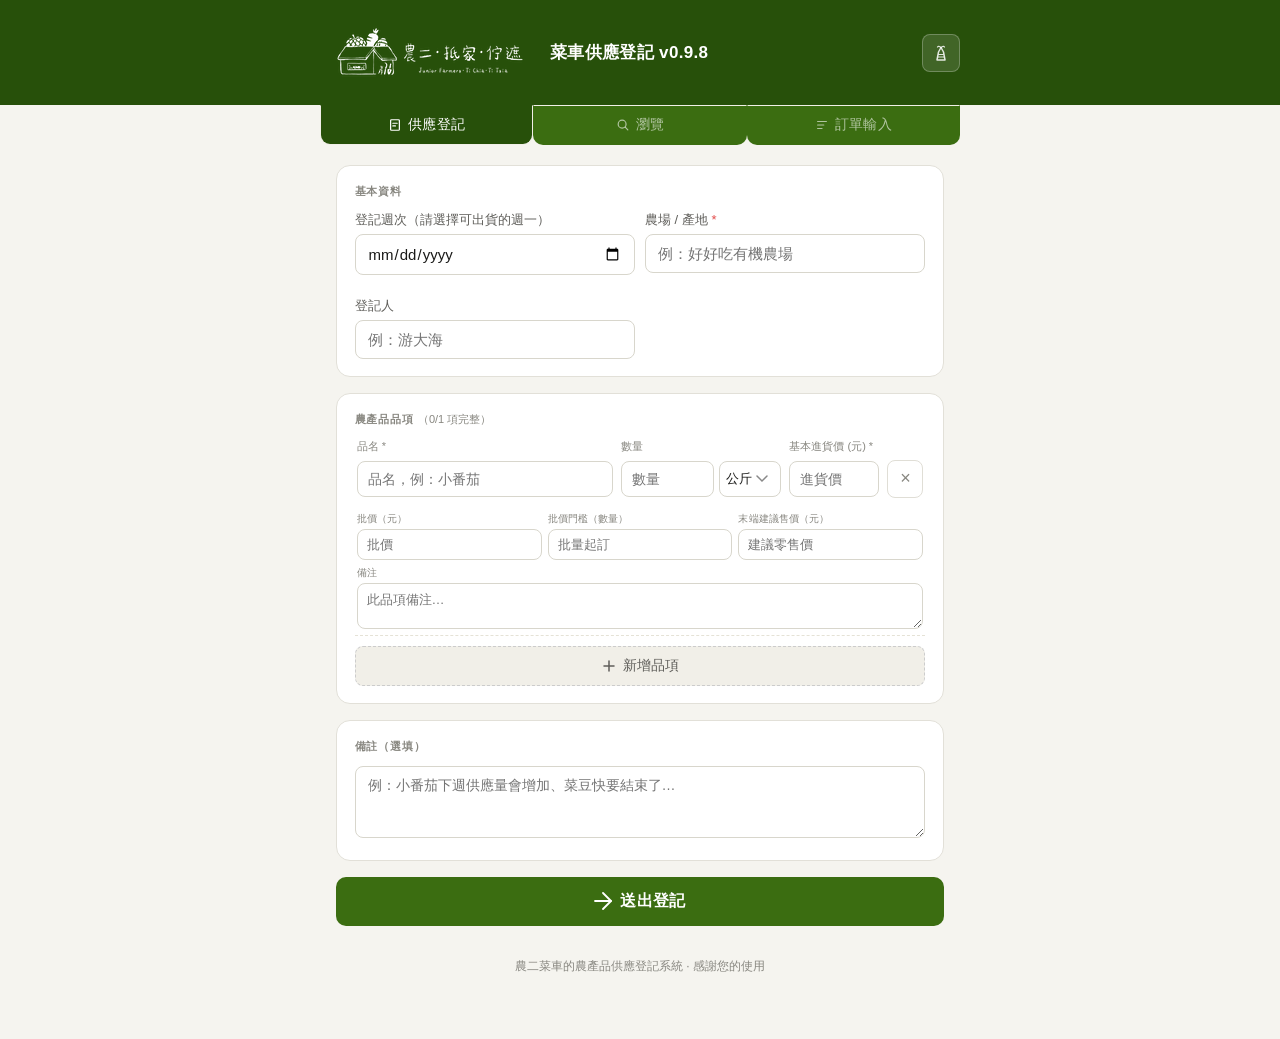
==== commit 2c96479a: "read, parse and submit order, update to v0.9.8" ====
--- a/farmer_form.html
+++ b/farmer_form.html
@@ -597,6 +597,50 @@
     /*.browse-table th:nth-child(4),
     .browse-table td:nth-child(4) { display: none; }*/
   }
+
+  /* ── Order Input Tab ── */
+  .order-shop-group { margin-bottom: 14px; }
+  .order-shop-header {
+    font-size: 13px; font-weight: 600;
+    color: var(--green-800);
+    background: var(--green-50);
+    border: 1px solid var(--green-100);
+    border-radius: 8px 8px 0 0;
+    padding: 8px 12px;
+  }
+  .order-preview-table {
+    width: 100%; border-collapse: collapse;
+    border: 1px solid var(--green-100); border-top: none;
+    border-radius: 0 0 8px 8px; overflow: hidden;
+  }
+  .order-preview-table th {
+    font-size: 11px; color: var(--gray-400); font-weight: 500;
+    padding: 6px 8px; text-align: left;
+    background: var(--gray-50); border-bottom: 1px solid var(--gray-100);
+  }
+  .order-preview-table td {
+    padding: 5px 6px; border-bottom: 1px solid #f0ede5; vertical-align: middle;
+  }
+  .order-preview-table tr:last-child td { border-bottom: none; }
+  .order-preview-table input[type=text] { width: 100%; min-width: 80px; }
+  .order-preview-table input[type=number] { width: 68px; }
+  .order-preview-table select { padding-right: 24px; }
+  .order-del-btn {
+    background: none; border: none; color: var(--gray-400);
+    cursor: pointer; font-size: 18px; line-height: 1;
+    padding: 2px 6px; border-radius: 4px; transition: color 0.15s;
+  }
+  .order-del-btn:hover { color: var(--red-400); }
+  .parse-btn {
+    width: 100%; padding: 11px;
+    background: var(--green-400); color: #fff;
+    border: none; border-radius: 8px;
+    font-size: 15px; font-weight: 600; font-family: inherit;
+    cursor: pointer; display: flex; align-items: center;
+    justify-content: center; gap: 8px;
+    transition: background 0.15s; margin-top: 10px;
+  }
+  .parse-btn:hover { background: var(--green-600); }
 </style>
 </head>
 <body>
@@ -653,6 +697,12 @@
       </svg>
       瀏覽
     </button>
+    <button class="tab-btn" id="tabOrder" onclick="switchTab('order')">
+      <svg width="14" height="14" viewBox="0 0 16 16" fill="none" aria-hidden="true">
+        <path d="M3 4h10M3 8h7M3 12h5" stroke="currentColor" stroke-width="1.4" stroke-linecap="round"/>
+      </svg>
+      訂單輸入
+    </button>
   </div>
 </div>
 
@@ -744,11 +794,64 @@
     </div>
   </div>
 
+  <!-- ═══════════════════════════════════ ORDER TAB ═══════════════════════════════════ -->
+  <div id="panelOrder" style="display:none">
+    <div id="orderFormSection">
+      <div class="card">
+        <div class="card-title">基本資料</div>
+        <div class="row2">
+          <div class="field">
+            <label>登記人</label>
+            <input type="text" id="orderRegister" placeholder="例：游大海" />
+          </div>
+          <div class="field">
+            <label>週次（選擇週一日期）</label>
+            <input type="date" id="orderWeekDate" />
+          </div>
+        </div>
+      </div>
+
+      <div class="card">
+        <div class="card-title">貼上 LINE 訂單訊息</div>
+        <div class="field">
+          <textarea id="lineMsg" rows="12"
+            placeholder="貼上 LINE 訊息，例：&#10;恰比兔子&#10;綠火焰/2斤&#10;龍葵2斤&#10;&#10;雲舍&#10;紅蘿蔔 +2包&#10;青蔥 +2把"></textarea>
+        </div>
+        <button class="parse-btn" onclick="parseAndPreview()">
+          <svg width="16" height="16" viewBox="0 0 16 16" fill="none" aria-hidden="true">
+            <path d="M2 4h12M2 8h8M2 12h5" stroke="currentColor" stroke-width="1.5" stroke-linecap="round"/>
+          </svg>
+          解析訊息
+        </button>
+      </div>
+
+      <div id="orderPreviewSection" style="display:none">
+        <div class="card">
+          <div class="card-title">解析預覽 <span id="orderPreviewCount" style="font-size:11px;color:var(--gray-400);font-weight:400;text-transform:none;letter-spacing:0;"></span></div>
+          <div id="orderPreviewContent"></div>
+        </div>
+        <button class="submit-btn" id="orderSubmitBtn" onclick="submitOrder()">
+          <svg width="18" height="18" viewBox="0 0 18 18" fill="none" aria-hidden="true"><path d="M9 1L17 9L9 17" stroke="white" stroke-width="1.8" stroke-linecap="round" stroke-linejoin="round"/><path d="M1 9h16" stroke="white" stroke-width="1.8" stroke-linecap="round"/></svg>
+          送出訂單
+        </button>
+        <div class="error-msg" id="orderErrorMsg"></div>
+      </div>
+    </div>
+
+    <div class="success-box" id="orderSuccessBox" style="display:none">
+      <span class="big-check">✅</span>
+      <h2>訂單登記成功！</h2>
+      <p id="orderSuccessDetail"></p>
+      <p>資料已寫入 Google Sheet。</p>
+      <button class="re-btn" onclick="resetOrder()">再填一次</button>
+    </div>
+  </div>
+
   <div class="footer">農二菜車的農產品供應登記系統 · 感謝您的使用</div>
 </div>
 
 <script>
-const FORM_VERSION = 'v0.9.6';
+const FORM_VERSION = 'v0.9.8';
 let WEBHOOK_URL = localStorage.getItem('webhookUrl') || '';
 let weekChipsLoaded = false;
 
@@ -787,8 +890,10 @@
   currentTab = tab;
   document.getElementById('panelRegister').style.display = tab === 'register' ? '' : 'none';
   document.getElementById('panelBrowse').style.display  = tab === 'browse'   ? '' : 'none';
+  document.getElementById('panelOrder').style.display   = tab === 'order'    ? '' : 'none';
   document.getElementById('tabRegister').classList.toggle('active', tab === 'register');
   document.getElementById('tabBrowse').classList.toggle('active', tab === 'browse');
+  document.getElementById('tabOrder').classList.toggle('active', tab === 'order');
   if (tab === 'browse') {
     if (!document.getElementById('browseWeekDate').value)
       document.getElementById('browseWeekDate').value = getNearestMonday();
@@ -830,7 +935,7 @@
 // ── Registration form ──────────────────────────────────────────────────────
 let items = [];
 let nid = 1;
-const UNITS = ['公斤','台斤','顆','束','盒','袋','打','斤','份'];
+const UNITS = ['公斤','台斤','斤','顆','支','把','包','束','盒','袋','條','個','粒','份','打'];
 
 function addItem(n='',q='',u='公斤',p='',wp='',wt='',rp='',note='') {
   items.push({id:nid++,name:n,qty:q,unit:u,price:p,wholesalePrice:wp,wholesaleThreshold:wt,retailPrice:rp,itemNote:note});
@@ -1306,6 +1411,151 @@
   document.getElementById('browseResults').innerHTML =
     `<div class="browse-empty"><span class="empty-icon">🌶️</span>${msg}</div>`;
 }
+
+// ── Order Input (LINE message parsing) ────────────────────────────────────────
+const CN_NUM_MAP = {'半':0.5,'一':1,'二':2,'三':3,'四':4,'五':5,'六':6,'七':7,'八':8,'九':9,'十':10};
+let parsedOrders = [];
+let orderNid = 1;
+
+function parseLineMessage(text) {
+  const unitPat = UNITS.join('|');
+  // 不加 $ — 允許結尾有價格或備注，例如「1斤140元」「3支（明天秤）」
+  const itemRe = new RegExp('^(.+?)\\s*[/+]?\\s*([半一二三四五六七八九十\\d.]+)('+unitPat+')');
+  const lines = text.split('\n').map(l => l.trim()).filter(l => l.length > 0);
+  const results = [];
+  let currentShop = '';
+  for (const line of lines) {
+    const m = itemRe.exec(line);
+    if (m) {
+      const name = m[1].trim();
+      const qtyStr = m[2];
+      const unit = m[3];
+      const qty = /^[\d.]+$/.test(qtyStr) ? parseFloat(qtyStr) : (CN_NUM_MAP[qtyStr] || 1);
+      results.push({ id: orderNid++, shop: currentShop, name, qty, unit });
+    } else if (currentShop && /\d/.test(line)) {
+      // 有數字但沒找到有效單位（如「紅蘿蔔300元」）—當品項，數量/單位留空讓使用者補
+      results.push({ id: orderNid++, shop: currentShop, name: line, qty: '', unit: '' });
+    } else {
+      currentShop = line;
+    }
+  }
+  return results;
+}
+
+function updateOrderItem(id, field, value) {
+  const item = parsedOrders.find(o => o.id === id);
+  if (item) item[field] = value;
+}
+
+function removeOrderItem(id) {
+  parsedOrders = parsedOrders.filter(o => o.id !== id);
+  renderOrderPreview();
+}
+
+function parseAndPreview() {
+  const text = document.getElementById('lineMsg').value;
+  if (!text.trim()) { showOrderErr('請先貼上 LINE 訊息'); return; }
+  parsedOrders = parseLineMessage(text);
+  if (!parsedOrders.length) {
+    showOrderErr('無法解析到任何品項。格式範例：「龍葵2斤」或「紅蘿蔔 +2包」');
+    return;
+  }
+  clearOrderErr();
+  renderOrderPreview();
+  document.getElementById('orderPreviewSection').style.display = '';
+  document.getElementById('orderPreviewSection').scrollIntoView({behavior:'smooth', block:'start'});
+}
+
+function renderOrderPreview() {
+  const shops = [...new Set(parsedOrders.map(o => o.shop))];
+  document.getElementById('orderPreviewCount').textContent =
+    `（${parsedOrders.length} 筆 · ${shops.length} 個店家）`;
+  let html = '';
+  shops.forEach(shop => {
+    const items = parsedOrders.filter(o => o.shop === shop);
+    const unitOpts = u => UNITS.map(u2 => `<option${u2===u?' selected':''}>${u2}</option>`).join('');
+    html += `<div class="order-shop-group">
+      <div class="order-shop-header">${esc(shop || '（未指定店家）')}</div>
+      <table class="order-preview-table">
+        <thead><tr><th>品名</th><th>數量</th><th>單位</th><th></th></tr></thead>
+        <tbody>`;
+    items.forEach(o => {
+      html += `<tr>
+        <td><input type="text" value="${esc(o.name)}"
+          oninput="updateOrderItem(${o.id},'name',this.value)" /></td>
+        <td><input type="number" value="${o.qty}" min="0" step="0.5"
+          oninput="updateOrderItem(${o.id},'qty',parseFloat(this.value)||0)" /></td>
+        <td><select onchange="updateOrderItem(${o.id},'unit',this.value)">${unitOpts(o.unit)}</select></td>
+        <td><button class="order-del-btn" onclick="removeOrderItem(${o.id})">×</button></td>
+      </tr>`;
+    });
+    html += '</tbody></table></div>';
+  });
+  document.getElementById('orderPreviewContent').innerHTML = html;
+}
+
+async function submitOrder() {
+  if (!WEBHOOK_URL) { showOrderErr('請先在右上角設定中填入 Webhook 網址。'); return; }
+  const registrant = document.getElementById('orderRegister').value.trim();
+  const weekDate   = document.getElementById('orderWeekDate').value;
+  if (!weekDate) { showOrderErr('請填寫週次'); document.getElementById('orderWeekDate').focus(); return; }
+  if (!parsedOrders.length) { showOrderErr('沒有可送出的品項'); return; }
+
+  const btn = document.getElementById('orderSubmitBtn');
+  btn.disabled = true;
+  btn.innerHTML = '<span class="spinner"></span> 送出中…';
+  clearOrderErr();
+
+  const ts = new Date().toLocaleString('zh-TW', {timeZone:'Asia/Taipei'});
+  const weekStr = formatDate(weekDate);
+  const rows = parsedOrders.map(o => ({
+    時間戳記: ts, 登記人: registrant, 店家料理人: o.shop,
+    週次: weekStr, 品名: o.name, 數量: o.qty, 單位: o.unit,
+    單價: '', 交易總價: '', 送貨地點: '', 送貨時間: '', 付款狀態: '', 備註: '',
+  }));
+
+  try {
+    const res = await fetch(WEBHOOK_URL, {
+      method: 'POST',
+      headers: {'Content-Type':'text/plain'},
+      body: JSON.stringify({action:'order', rows}),
+    });
+    const result = await res.json();
+    if (result.status !== 'success') throw new Error(result.message || '伺服器回傳錯誤');
+    clearOrderErr();
+    document.getElementById('orderFormSection').style.display = 'none';
+    const box = document.getElementById('orderSuccessBox');
+    box.style.display = 'block';
+    box.scrollIntoView({behavior:'smooth', block:'start'});
+    const shops = [...new Set(parsedOrders.map(o => o.shop))].filter(Boolean);
+    document.getElementById('orderSuccessDetail').textContent =
+      `共 ${parsedOrders.length} 筆，${shops.length} 個店家：${shops.join('、')}。`;
+  } catch(e) {
+    showOrderErr(`連線失敗：${e.message}`);
+    btn.disabled = false;
+    btn.innerHTML = '<svg width="18" height="18" viewBox="0 0 18 18" fill="none"><path d="M9 1L17 9L9 17" stroke="white" stroke-width="1.8" stroke-linecap="round" stroke-linejoin="round"/><path d="M1 9h16" stroke="white" stroke-width="1.8" stroke-linecap="round"/></svg> 送出訂單';
+  }
+}
+
+function resetOrder() {
+  document.getElementById('orderFormSection').style.display = '';
+  document.getElementById('orderSuccessBox').style.display = 'none';
+  document.getElementById('lineMsg').value = '';
+  document.getElementById('orderPreviewSection').style.display = 'none';
+  parsedOrders = [];
+  const btn = document.getElementById('orderSubmitBtn');
+  btn.disabled = false;
+  btn.innerHTML = '<svg width="18" height="18" viewBox="0 0 18 18" fill="none"><path d="M9 1L17 9L9 17" stroke="white" stroke-width="1.8" stroke-linecap="round" stroke-linejoin="round"/><path d="M1 9h16" stroke="white" stroke-width="1.8" stroke-linecap="round"/></svg> 送出訂單';
+}
+
+function showOrderErr(msg) {
+  const e = document.getElementById('orderErrorMsg');
+  e.style.display = 'block'; e.textContent = msg;
+  e.scrollIntoView({behavior:'smooth', block:'nearest'});
+}
+function clearOrderErr() {
+  document.getElementById('orderErrorMsg').style.display = 'none';
+}
 </script>
 </body>
 </html>
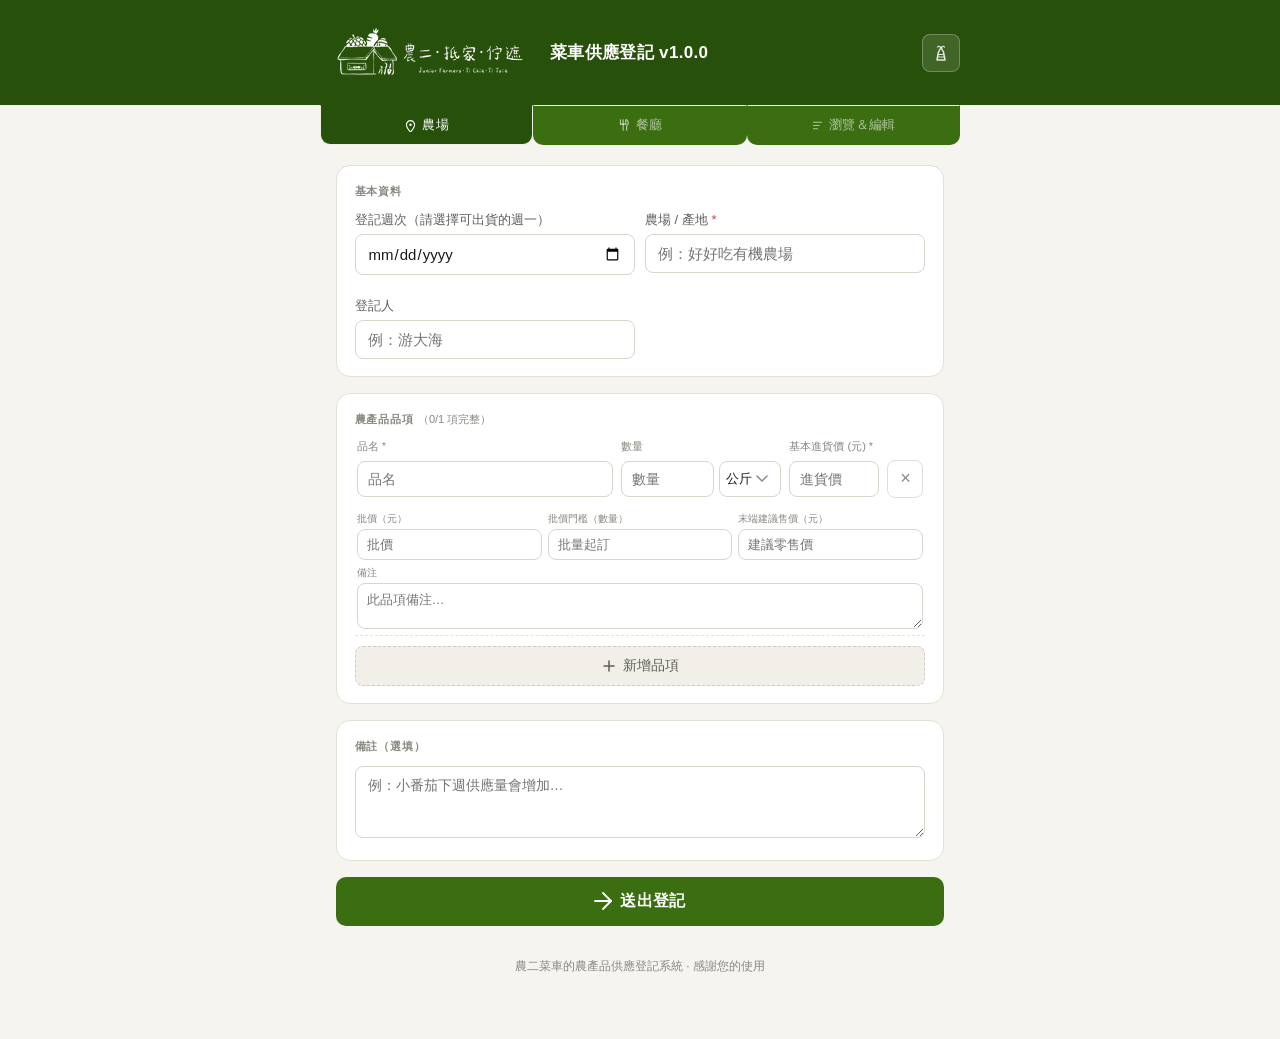
==== commit 2efc4639: "fix edit function q exit" ====
--- a/farmer_form.html
+++ b/farmer_form.html
@@ -13,14 +13,15 @@
     --green-800: #27500A;
     --amber-50: #FAEEDA;
     --amber-400: #BA7517;
+    --red-50: #FBE8E8;
+    --red-400: #C94040;
+    --red-600: #A65252;
+    --red-800: #5A1A1A;
     --gray-50: #F1EFE8;
     --gray-100: #D3D1C7;
     --gray-400: #888780;
     --gray-600: #5F5E5A;
     --gray-800: #444441;
-    --red-50: #FCEBEB;
-    --red-400: #E24B4A;
-    --red-600: #A32D2D;
     --gray-off-white-warm: #E0DED6;
   }
   * { box-sizing: border-box; margin: 0; padding: 0; }
@@ -28,7 +29,6 @@
     font-family: -apple-system, 'Noto Sans TC', 'PingFang TC', sans-serif;
     background: #f5f4ef;
     min-height: 100vh;
-    padding: 0;
   }
   .header {
     background: var(--green-800);
@@ -41,552 +41,309 @@
     display: flex; align-items: center; gap: 10px;
     position: relative;
   }
-  .header-icon {
-    width: auto;
-    height: 45px;  
-    margin: 10px;
-    display: flex; align-items: center; justify-content: center;
-    font-size: 16px;
-    flex-shrink: 0;
-  }
-  .header h1 {
-    font-size: 17px; font-weight: 600;
-    color: #fff; letter-spacing: 0.02em;
-    flex: 1;
-  }
+  .header-icon { height: 45px; margin: 10px; display: flex; align-items: center; flex-shrink: 0; }
+  .header h1 { font-size: 17px; font-weight: 600; color: #fff; letter-spacing: 0.02em; flex: 1; }
   .settings-btn {
     background: rgba(255,255,255,0.12);
     border: 1px solid rgba(255,255,255,0.25);
     color: rgba(255,255,255,0.85);
-    width: 38px; height: 38px;
-    border-radius: 8px;
-    cursor: pointer;
-    display: flex; align-items: center; justify-content: center;
-    transition: background 0.15s;
-    flex-shrink: 0;
+    width: 38px; height: 38px; border-radius: 8px;
+    cursor: pointer; display: flex; align-items: center; justify-content: center;
+    transition: background 0.15s; flex-shrink: 0;
   }
   .settings-btn:hover { background: rgba(255,255,255,0.22); color: #fff; }
   .settings-btn.active { background: rgba(255,255,255,0.25); color: #fff; }
   .settings-panel {
-    display: none;
-    position: absolute;
-    top: calc(100% + 10px);
-    right: 0;
+    display: none; position: absolute;
+    top: calc(100% + 10px); right: 0;
     width: min(340px, calc(100vw - 32px));
-    background: #fff;
-    border: 1px solid #e2e0d8;
-    border-radius: 12px;
-    box-shadow: 0 8px 28px rgba(0,0,0,0.14);
-    padding: 16px;
-    z-index: 20;
+    background: #fff; border: 1px solid #e2e0d8;
+    border-radius: 12px; box-shadow: 0 8px 28px rgba(0,0,0,0.14);
+    padding: 16px; z-index: 20;
   }
   .settings-panel.open { display: block; }
-  .settings-panel-header {
-    display: flex; align-items: center; justify-content: space-between;
-    margin-bottom: 14px;
-  }
-  .settings-panel-header .title {
-    font-size: 14px; font-weight: 600; color: var(--gray-800);
-  }
-  .settings-version {
-    font-size: 11px; color: var(--gray-400);
-    background: var(--gray-50);
-    border: 1px solid var(--gray-100);
-    border-radius: 5px;
-    padding: 2px 8px;
-  }
+  .settings-panel-header { display: flex; align-items: center; justify-content: space-between; margin-bottom: 14px; }
+  .settings-panel-header .title { font-size: 14px; font-weight: 600; color: var(--gray-800); }
+  .settings-version { font-size: 11px; color: var(--gray-400); background: var(--gray-50); border: 1px solid var(--gray-100); border-radius: 5px; padding: 2px 8px; }
   .settings-field { margin-bottom: 12px; }
-  .settings-field label {
-    display: block; font-size: 12px; color: var(--gray-600);
-    margin-bottom: 5px;
-  }
-  .settings-field input[type=text] {
-    width: 100%;
-    border: 1px solid #d8d6cc;
-    border-radius: 8px;
-    padding: 9px 11px;
-    font-size: 13px;
-    font-family: inherit;
-    color: #1a1a18;
-    background: #fff;
-    outline: none;
-    transition: border-color 0.15s;
-  }
-  .settings-field input[type=text]:focus {
-    border-color: var(--green-400);
-    box-shadow: 0 0 0 3px rgba(99,153,34,0.12);
-  }
-  .settings-field input[type=text]::placeholder { color: var(--gray-400); font-size: 12px; }
-  .settings-save-btn {
-    width: 100%;
-    padding: 9px;
-    background: var(--green-600); color: #fff;
-    border: none; border-radius: 8px;
-    font-size: 13px; font-weight: 600;
-    font-family: inherit; cursor: pointer;
-    transition: background 0.15s;
-  }
+  .settings-field label { display: block; font-size: 12px; color: var(--gray-600); margin-bottom: 5px; }
+  .settings-field input[type=text] { width: 100%; border: 1px solid #d8d6cc; border-radius: 8px; padding: 9px 11px; font-size: 13px; font-family: inherit; color: #1a1a18; background: #fff; outline: none; transition: border-color 0.15s; }
+  .settings-field input[type=text]:focus { border-color: var(--green-400); box-shadow: 0 0 0 3px rgba(99,153,34,0.12); }
+  .settings-save-btn { width: 100%; padding: 9px; background: var(--green-600); color: #fff; border: none; border-radius: 8px; font-size: 13px; font-weight: 600; font-family: inherit; cursor: pointer; }
   .settings-save-btn:hover { background: var(--green-800); }
 
-  /* ── Tab Navigation ── */
-  .tab-bar {
-    /*background: var(--green-800);
-    border-top: 1px solid rgba(255,255,255,0.1);*/
-  }
-  .tab-bar-inner {
-    max-width: 640px;
-    margin: 0 auto;
-    display: flex;
-  }
+  /* ── Tabs ── */
+  .tab-bar { }
+  .tab-bar-inner { max-width: 640px; margin: 0 auto; display: flex; }
   .tab-btn {
-    flex: 1;
-    padding: 10px 12px;
+    flex: 1; padding: 10px 8px;
     background: var(--green-600);
-    border: none;
     border: 1px solid transparent;
     border-top-color: var(--gray-50);
-    border-radius: 0  0 10px 10px;
+    border-radius: 0 0 10px 10px;
     color: rgba(255,255,255,0.6);
-    font-size: 14px;
-    font-weight: 500;
-    font-family: inherit;
-    cursor: pointer;
-    transition: color 0.15s, border-color 0.15s;
-    display: flex;
-    align-items: center;
-    justify-content: center;
-    gap: 6px;
+    font-size: 13px; font-weight: 500; font-family: inherit;
+    cursor: pointer; transition: color 0.15s;
+    display: flex; align-items: center; justify-content: center; gap: 5px;
     letter-spacing: 0.02em;
   }
   .tab-btn:hover { color: rgba(255,255,255,0.85); }
   .tab-btn.active {
-    color: #fff;
-    background: var(--green-800);
+    color: #fff; background: var(--green-800);
     border-top-color: transparent;
     border-left-color: var(--gray-50);
     border-right-color: var(--gray-50);
     border-bottom-color: var(--gray-50);
-    
-  }
-
-  .container {
-    max-width: 640px;
-    margin: 0 auto;
-    padding: 1.25rem 1rem 3rem;
-  }
-
-  .card {
-    background: #fff;
-    border: 1px solid #e2e0d8;
-    border-radius: 14px;
-    padding: 1.1rem 1.1rem;
-    margin-bottom: 1rem;
-  }
-  .card-title {
-    font-size: 11px; font-weight: 600;
-    color: var(--gray-400);
-    text-transform: uppercase; letter-spacing: 0.08em;
-    margin-bottom: 12px;
-  }
+  }
+
+  .container { max-width: 640px; margin: 0 auto; padding: 1.25rem 1rem 3rem; }
+  .card { background: #fff; border: 1px solid #e2e0d8; border-radius: 14px; padding: 1.1rem; margin-bottom: 1rem; }
+  .card-title { font-size: 11px; font-weight: 600; color: var(--gray-400); text-transform: uppercase; letter-spacing: 0.08em; margin-bottom: 12px; }
   .field { margin-bottom: 11px; }
   .field:last-child { margin-bottom: 0; }
-  label {
-    display: block;
-    font-size: 13px; color: var(--gray-600);
-    margin-bottom: 5px;
-  }
-  input[type=text], input[type=tel], input[type=week], input[type=date], input[type=number], select, textarea {
-    width: 100%;
-    border: 1px solid #d8d6cc;
-    border-radius: 8px;
-    padding: 10px 12px;
-    font-size: 15px;
-    font-family: inherit;
-    color: #1a1a18;
-    background: #fff;
-    outline: none;
-    transition: border-color 0.15s;
-    -webkit-appearance: none;
-  }
-  input:focus, select:focus, textarea:focus {
-    border-color: var(--green-400);
-    box-shadow: 0 0 0 3px rgba(99,153,34,0.12);
-  }
+  label { display: block; font-size: 13px; color: var(--gray-600); margin-bottom: 5px; }
+  input[type=text], input[type=tel], input[type=date], input[type=number], select, textarea {
+    width: 100%; border: 1px solid #d8d6cc; border-radius: 8px;
+    padding: 10px 12px; font-size: 15px; font-family: inherit;
+    color: #1a1a18; background: #fff; outline: none;
+    transition: border-color 0.15s; -webkit-appearance: none;
+  }
+  input:focus, select:focus, textarea:focus { border-color: var(--green-400); box-shadow: 0 0 0 3px rgba(99,153,34,0.12); }
   input[type=number] { -moz-appearance: textfield; }
   select { background-image: url("data:image/svg+xml,%3Csvg xmlns='http://www.w3.org/2000/svg' width='12' height='8' viewBox='0 0 12 8'%3E%3Cpath d='M1 1l5 5 5-5' stroke='%23888' stroke-width='1.5' fill='none' stroke-linecap='round'/%3E%3C/svg%3E"); background-repeat: no-repeat; background-position: right 12px center; padding-right: 32px; }
   .row2 { display: grid; grid-template-columns: 1fr 1fr; gap: 10px; }
-  .item-header {
-    display: grid;
-    grid-template-columns: 1fr 160px 90px 36px;
-    gap: 8px; margin-bottom: 6px; padding: 0 2px;
-  }
-  .item-header span {
-    font-size: 11px; color: var(--gray-400); font-weight: 500;
-  }
-  .item-wrap {
-    margin-bottom: 10px;
-    border-bottom: 1px dashed #e5e2d6;
-  }
-  .item-row {
-    display: grid;
-    grid-template-columns: 1fr 160px 90px 36px;
-    gap: 8px; padding: 0 2px; align-items: center;
-  }
-  .item-row input, .item-row select {
-    padding: 9px 10px; font-size: 14px;
-  }
-  .item-extras {
-    margin-top: 6px;
-    padding: 8px 2px 2px 2px;
-  }
-  .item-extras-grid {
-    display: grid;
-    grid-template-columns: 1fr 1fr 1fr;
-    gap: 6px;
-    margin-bottom: 6px;
-  }
+
+  /* ── Supply form items ── */
+  .item-header { display: grid; grid-template-columns: 1fr 160px 90px 36px; gap: 8px; margin-bottom: 6px; padding: 0 2px; }
+  .item-header span { font-size: 11px; color: var(--gray-400); font-weight: 500; }
+  .item-wrap { margin-bottom: 10px; border-bottom: 1px dashed #e5e2d6; }
+  .item-row { display: grid; grid-template-columns: 1fr 160px 90px 36px; gap: 8px; padding: 0 2px; align-items: center; }
+  .item-row input, .item-row select { padding: 9px 10px; font-size: 14px; }
+  .item-extras { margin-top: 6px; padding: 8px 2px 2px 2px; }
+  .item-extras-grid { display: grid; grid-template-columns: 1fr 1fr 1fr; gap: 6px; margin-bottom: 6px; }
   .extra-field { display: flex; flex-direction: column; }
-  .extra-field label {
-    font-size: 10px; color: var(--gray-400);
-    margin-bottom: 3px; letter-spacing: 0.01em;
-  }
-  .extra-field input {
-    padding: 7px 9px; font-size: 13px;
-  }
-  .item-note-field { }
-  .item-note-field label {
-    font-size: 10px; color: var(--gray-400);
-    margin-bottom: 3px; letter-spacing: 0.01em;
-  }
-  .item-note-field textarea {
-    min-height: 38px; font-size: 13px;
-    padding: 7px 9px; resize: vertical;
-  }
+  .extra-field label { font-size: 10px; color: var(--gray-400); margin-bottom: 3px; }
+  .extra-field input { padding: 7px 9px; font-size: 13px; }
+  .item-note-field label { font-size: 10px; color: var(--gray-400); margin-bottom: 3px; }
+  .item-note-field textarea { min-height: 38px; font-size: 13px; padding: 7px 9px; resize: vertical; }
   .qty-wrap { display: flex; gap: 5px; }
   .qty-wrap select { padding: 9px 24px 9px 6px; font-size: 13px; flex: none; width: 62px; }
-  .remove-btn {
-    background: none;
-    border: 1px solid var(--gray-off-white-warm);
-    border-radius: 8px;
-    width: 36px;
-    height: 38px;
-    display: flex;
-    align-items: center;
-    justify-content: center;
-    cursor: pointer;
-    color: var(--gray-400);
-    font-size: 18px;
-    transition: all 0.15s;
-  }
+  .remove-btn { background: none; border: 1px solid var(--gray-off-white-warm); border-radius: 8px; width: 36px; height: 38px; display: flex; align-items: center; justify-content: center; cursor: pointer; color: var(--gray-400); font-size: 18px; transition: all 0.15s; }
   .remove-btn:hover { border-color: var(--red-400); color: var(--red-400); background: var(--red-50); }
-  .add-btn {
-    width: 100%; margin-top: 4px;
-    border: 1.5px dashed #ccc;
-    border-radius: 8px; padding: 10px;
-    background: var(--gray-50); color: var(--gray-600);
-    font-size: 14px; font-family: inherit;
-    cursor: pointer; display: flex; align-items: center;
-    justify-content: center; gap: 6px; transition: all 0.15s;
-  }
+  .add-btn { width: 100%; margin-top: 4px; border: 1.5px dashed #ccc; border-radius: 8px; padding: 10px; background: var(--gray-50); color: var(--gray-600); font-size: 14px; font-family: inherit; cursor: pointer; display: flex; align-items: center; justify-content: center; gap: 6px; transition: all 0.15s; }
   .add-btn:hover { border-color: var(--green-400); color: var(--green-600); background: var(--green-50); }
   textarea { resize: vertical; min-height: 72px; font-size: 14px; }
-  .submit-btn {
-    width: 100%; padding: 14px;
-    background: var(--green-600); color: #fff;
-    border: none; border-radius: 10px;
-    font-size: 16px; font-weight: 600;
-    font-family: inherit; cursor: pointer;
-    display: flex; align-items: center;
-    justify-content: center; gap: 8px;
-    transition: background 0.15s, transform 0.1s;
-    letter-spacing: 0.03em;
-  }
+
+  /* ── Buttons ── */
+  .submit-btn { width: 100%; padding: 14px; background: var(--green-600); color: #fff; border: none; border-radius: 10px; font-size: 16px; font-weight: 600; font-family: inherit; cursor: pointer; display: flex; align-items: center; justify-content: center; gap: 8px; transition: background 0.15s, transform 0.1s; letter-spacing: 0.03em; }
   .submit-btn:hover { background: var(--green-800); }
   .submit-btn:active { transform: scale(0.98); }
   .submit-btn:disabled { background: var(--gray-400); cursor: not-allowed; }
-  .success-box {
-    display: none;
-    background: var(--green-50);
-    border: 1.5px solid var(--green-100);
-    border-radius: 12px;
-    padding: 1.25rem 1.1rem;
-    text-align: center;
-  }
+  .submit-btn.red-btn { background: var(--red-600); }
+  .submit-btn.red-btn:hover { background: var(--red-800); }
+
+  .success-box { display: none; background: var(--green-50); border: 1.5px solid var(--green-100); border-radius: 12px; padding: 1.25rem 1.1rem; text-align: center; }
   .success-box .big-check { font-size: 40px; margin-bottom: 10px; display: block; }
   .success-box h2 { font-size: 18px; color: var(--green-800); margin-bottom: 6px; }
   .success-box p { font-size: 14px; color: var(--green-600); line-height: 1.6; }
-  .success-box .re-btn {
-    margin-top: 16px;
-    background: var(--green-600); color: #fff;
-    border: none; border-radius: 8px;
-    padding: 10px 24px; font-size: 14px;
-    font-family: inherit; cursor: pointer; font-weight: 500;
-  }
-  .error-msg {
-    display: none;
-    background: var(--red-50); color: var(--red-600);
-    border: 1px solid #f5b8b8; border-radius: 8px;
-    padding: 0.8rem 1rem; font-size: 13px;
-    margin-top: 10px;
-  }
-  .spinner {
-    display: inline-block;
-    width: 18px; height: 18px;
-    border: 2px solid rgba(255,255,255,0.4);
-    border-top-color: #fff;
-    border-radius: 50%;
-    animation: spin 0.7s linear infinite;
-    flex-shrink: 0;
-  }
+  .success-box .re-btn { margin-top: 16px; background: var(--green-600); color: #fff; border: none; border-radius: 8px; padding: 10px 24px; font-size: 14px; font-family: inherit; cursor: pointer; font-weight: 500; }
+  .error-msg { display: none; background: var(--red-50); color: var(--red-600); border: 1px solid #f5b8b8; border-radius: 8px; padding: 0.8rem 1rem; font-size: 13px; margin-top: 10px; }
+  .spinner { display: inline-block; width: 18px; height: 18px; border: 2px solid rgba(255,255,255,0.4); border-top-color: #fff; border-radius: 50%; animation: spin 0.7s linear infinite; flex-shrink: 0; }
   @keyframes spin { to { transform: rotate(360deg); } }
-  .footer {
-    text-align: center; font-size: 12px;
-    color: var(--gray-400); margin-top: 2rem;
-    padding-bottom: 1rem;
-  }
-
-  /* ── Browse Tab Styles ── */
-  .browse-controls {
-    display: flex;
-    gap: 8px;
-    align-items: flex-end;
-  }
+  .footer { text-align: center; font-size: 12px; color: var(--gray-400); margin-top: 2rem; padding-bottom: 1rem; }
+
+  /* ── Browse tab ── */
+  .browse-controls { display: flex; gap: 8px; align-items: flex-end; }
   .browse-controls .field { flex: 1; margin-bottom: 0; }
-  .fetch-btn {
-    flex-shrink: 0;
-    padding: 10px 18px;
-    background: var(--green-600); color: #fff;
-    border: none; border-radius: 8px;
-    font-size: 14px; font-weight: 600;
-    font-family: inherit; cursor: pointer;
-    display: flex; align-items: center; gap: 6px;
-    transition: background 0.15s;
-    white-space: nowrap;
-    height: 44px;
-  }
+  .fetch-btn { flex-shrink: 0; padding: 10px 18px; background: var(--green-600); color: #fff; border: none; border-radius: 8px; font-size: 14px; font-weight: 600; font-family: inherit; cursor: pointer; display: flex; align-items: center; gap: 6px; transition: background 0.15s; white-space: nowrap; height: 44px; }
   .fetch-btn:hover { background: var(--green-800); }
   .fetch-btn:disabled { background: var(--gray-400); cursor: not-allowed; }
-  .week-quick-select {
-    display: flex;
-    gap: 6px;
-    flex-wrap: wrap;
-    margin-top: 8px;
-  }
-  .week-chip {
-    background: var(--gray-50);
-    border: 1px solid var(--gray-100);
-    border-radius: 20px;
-    padding: 4px 12px;
-    font-size: 12px;
-    color: var(--gray-600);
-    cursor: pointer;
-    transition: all 0.15s;
-    font-family: inherit;
-  }
+  .week-quick-select { display: flex; gap: 6px; flex-wrap: wrap; margin-top: 8px; }
+  .week-chip { background: var(--gray-50); border: 1px solid var(--gray-100); border-radius: 20px; padding: 4px 12px; font-size: 12px; color: var(--gray-600); cursor: pointer; transition: all 0.15s; font-family: inherit; }
   .week-chip:hover { border-color: var(--green-400); color: var(--green-600); background: var(--green-50); }
   .week-chip.active { border-color: var(--green-400); color: var(--green-600); background: var(--green-50); font-weight: 600; }
   .chips-hint { font-size: 11px; color: var(--gray-400); margin-top: 6px; }
-  .refresh-text-btn {
-    background: none;
-    border: none;
-    color: var(--gray-400);
-    font-size: 12px;
-    font-family: inherit;
-    cursor: pointer;
-    text-decoration: underline;
-    padding: 4px 0;
-    margin-top: 6px;
-    transition: color 0.15s;
-  }
+  .refresh-text-btn { background: none; border: none; color: var(--gray-400); font-size: 12px; font-family: inherit; cursor: pointer; text-decoration: underline; padding: 4px 0; margin-top: 6px; }
   .refresh-text-btn:hover { color: var(--green-600); }
-  .refresh-text-btn.spinning { color: var(--gray-400); cursor: wait; }
-  .browse-empty {
-    text-align: center;
-    padding: 2.5rem 1rem;
-    color: var(--gray-400);
-    font-size: 14px;
-  }
+  .browse-empty { text-align: center; padding: 2.5rem 1rem; color: var(--gray-400); font-size: 14px; }
   .browse-empty .empty-icon { font-size: 36px; margin-bottom: 10px; display: block; }
-
-  .browse-spinner-wrap {
-    display: none;
-    text-align: center;
-    padding: 2rem;
-  }
-  .browse-spinner {
-    display: inline-block;
-    width: 24px; height: 24px;
-    border: 2.5px solid #d3d1c7;
-    border-top-color: var(--green-600);
-    border-radius: 50%;
-    animation: spin 0.7s linear infinite;
-  }
-
-  /* ── Farm group card ── */
-  .farm-group {
-    background: #fff;
-    border: 1px solid #e2e0d8;
-    border-radius: 14px;
-    margin-bottom: 1rem;
-    overflow: hidden;
-  }
-  .farm-group-header {
-    background: var(--green-800);
+  .browse-spinner-wrap { display: none; text-align: center; padding: 2rem; }
+  .browse-spinner { display: inline-block; width: 24px; height: 24px; border: 2.5px solid #d3d1c7; border-top-color: var(--green-600); border-radius: 50%; animation: spin 0.7s linear infinite; }
+  .farm-group { background: #fff; border: 1px solid #e2e0d8; border-radius: 14px; margin-bottom: 1rem; overflow: hidden; }
+  .farm-group-header { background: var(--green-800); padding: 10px 14px; display: flex; align-items: center; justify-content: space-between; gap: 10px; }
+  .farm-group-header .farm-name { font-size: 15px; font-weight: 600; color: #fff; display: flex; align-items: center; gap: 7px; }
+  .farm-group-header .farm-meta { font-size: 11px; color: rgba(255,255,255,0.65); text-align: right; }
+  .farm-note-banner { background: var(--amber-50); border-bottom: 1px solid #f0deb0; padding: 8px 14px; font-size: 12px; color: #7a5010; display: flex; gap: 6px; }
+  .farm-note-banner .note-label { font-weight: 600; flex-shrink: 0; }
+  .browse-table { width: 100%; border-collapse: collapse; font-size: 13px; }
+  .browse-table th { background: var(--gray-50); color: var(--gray-600); font-weight: 600; font-size: 11px; letter-spacing: 0.04em; padding: 7px 10px; text-align: left; border-bottom: 1px solid #e5e2d6; }
+  .browse-table td { padding: 9px 10px; border-bottom: 1px solid #f0ede6; color: var(--gray-800); vertical-align: top; }
+  .browse-table tr:last-child td { border-bottom: none; }
+  .browse-table tr:hover td { background: #fafaf7; }
+  .price-pill { display: inline-block; background: var(--green-50); border: 1px solid var(--green-100); border-radius: 5px; padding: 1px 6px; font-size: 12px; color: var(--green-600); font-weight: 500; }
+  .wholesale-pill { display: inline-block; background: #FFF4E0; border: 1px solid #E8C060; border-radius: 5px; padding: 1px 6px; font-size: 12px; color: #A0600A; font-weight: 600; }
+  .item-note-badge { font-size: 11px; color: var(--gray-400); font-style: italic; margin-top: 2px; }
+  .browse-summary { font-size: 12px; color: var(--gray-400); padding: 0.6rem 0 0.2rem; text-align: right; }
+
+  /* ── Order tab ── */
+  .order-raw-textarea {
+    width: 100%; min-height: 160px;
+    border: 1px solid #d8d6cc; border-radius: 8px;
+    padding: 12px; font-size: 14px;
+    font-family: 'Menlo', 'Monaco', monospace;
+    color: #1a1a18; background: #fafaf7;
+    outline: none; resize: vertical;
+    transition: border-color 0.15s;
+    line-height: 1.7;
+  }
+  .order-raw-textarea:focus { border-color: var(--green-400); box-shadow: 0 0 0 3px rgba(99,153,34,0.12); background: #fff; }
+  .parse-btn {
+    width: 100%; margin-top: 10px;
+    background: var(--green-600); color: #fff;
+    border: none; border-radius: 8px;
+    padding: 11px; font-size: 14px; font-weight: 600;
+    font-family: inherit; cursor: pointer;
+    display: flex; align-items: center; justify-content: center; gap: 7px;
+    transition: background 0.15s;
+  }
+  .parse-btn:hover { background: var(--green-800); }
+
+  /* Order preview table */
+  .order-preview-table { width: 100%; border-collapse: collapse; font-size: 13px; }
+  .order-preview-table th {
+    background: var(--red-50); color: var(--red-600);
+    font-weight: 600; font-size: 10px; letter-spacing: 0.04em;
+    padding: 6px 8px; text-align: left;
+    border-bottom: 1px solid #f0c8c8;
+  }
+  .order-preview-table td { padding: 5px 4px; border-bottom: 1px solid #f5f0f0; vertical-align: middle; }
+  .order-preview-table tr:last-child td { border-bottom: none; }
+  .order-preview-table input[type=text],
+  .order-preview-table input[type=number] {
+    padding: 6px 8px; font-size: 13px; border-radius: 6px;
+    width: 100%;
+  }
+  .order-preview-table select { padding: 6px 28px 6px 8px; font-size: 13px; border-radius: 6px; }
+  .shop-row-header {
+    background: #fdf0f0;
+    font-size: 12px; font-weight: 600;
+    color: var(--red-600);
+    padding: 5px 8px;
+    border-bottom: 1px solid #f0c8c8;
+    letter-spacing: 0.02em;
+  }
+  .order-remove-btn {
+    background: none; border: none;
+    color: var(--gray-400); font-size: 16px;
+    cursor: pointer; padding: 4px 6px;
+    border-radius: 5px; transition: all 0.15s;
+  }
+  .order-remove-btn:hover { color: var(--red-400); background: var(--red-50); }
+  .order-total-pill {
+    font-size: 12px; color: var(--red-600); font-weight: 600;
+    background: var(--red-50); border: 1px solid #f0c8c8;
+    border-radius: 5px; padding: 1px 6px; display: inline-block;
+  }
+  .parse-hint {
+    font-size: 12px; color: var(--gray-400);
+    margin-top: 8px; line-height: 1.6;
+  }
+  .order-step-label {
+    display: flex; align-items: center; gap: 8px;
+    margin-bottom: 12px;
+  }
+  .step-badge {
+    background: var(--red-600); color: #fff;
+    font-size: 11px; font-weight: 700;
+    border-radius: 50%; width: 20px; height: 20px;
+    display: flex; align-items: center; justify-content: center;
+    flex-shrink: 0;
+  }
+  .order-step-label .step-title {
+    font-size: 11px; font-weight: 600;
+    color: var(--gray-400); text-transform: uppercase; letter-spacing: 0.08em;
+  }
+  .order-summary-bar {
+    background: var(--red-50); border: 1px solid #f0c8c8;
+    border-radius: 8px; padding: 10px 14px;
+    font-size: 13px; color: var(--red-600);
+    margin-bottom: 12px;
+    display: flex; align-items: center; justify-content: space-between;
+  }
+  .order-summary-bar strong { font-weight: 700; }
+
+  /* ── Browse Sub-tabs ── */
+  .browse-subtab-bar {
+    display: flex; gap: 0; margin-bottom: 14px;
+    border: 1px solid #e2e0d8; border-radius: 10px; overflow: hidden;
+  }
+  .browse-subtab {
+    flex: 1; padding: 9px 12px;
+    background: var(--gray-50); border: none;
+    color: var(--gray-600); font-size: 13px; font-weight: 500;
+    font-family: inherit; cursor: pointer;
+    display: flex; align-items: center; justify-content: center; gap: 5px;
+    transition: all 0.15s; border-right: 1px solid #e2e0d8;
+  }
+  .browse-subtab:last-child { border-right: none; }
+  .browse-subtab:hover { background: var(--green-50); color: var(--green-600); }
+  .browse-subtab.active { background: var(--green-800); color: #fff; font-weight: 600; }
+  .browse-subtab.active.order-tab { background: var(--red-600); }
+
+  /* ── Order browse group card ── */
+  .order-group {
+    background: #fff; border: 1px solid #e2e0d8;
+    border-radius: 14px; margin-bottom: 1rem; overflow: hidden;
+  }
+  .order-group-header {
+    background: var(--red-600);
     padding: 10px 14px;
-    display: flex;
-    align-items: center;
-    justify-content: space-between;
-    gap: 10px;
-  }
-  .farm-group-header .farm-name {
+    display: flex; align-items: center; justify-content: space-between; gap: 10px;
+  }
+  .order-group-header .shop-name {
     font-size: 15px; font-weight: 600; color: #fff;
     display: flex; align-items: center; gap: 7px;
   }
-  .farm-group-header .farm-meta {
-    font-size: 11px; color: rgba(255,255,255,0.65);
-    text-align: right;
-  }
-  .farm-note-banner {
-    background: var(--amber-50);
-    border-bottom: 1px solid #f0deb0;
-    padding: 8px 14px;
-    font-size: 12px;
-    color: #7a5010;
-    display: flex;
-    gap: 6px;
-  }
-  .farm-note-banner .note-label {
-    font-weight: 600; flex-shrink: 0;
-  }
-
-  .browse-table {
-    width: 100%;
-    border-collapse: collapse;
-    font-size: 13px;
-  }
-  .browse-table th {
-    background: var(--gray-50);
-    color: var(--gray-600);
-    font-weight: 600;
-    font-size: 11px;
-    letter-spacing: 0.04em;
-    padding: 7px 10px;
-    text-align: left;
-    border-bottom: 1px solid #e5e2d6;
-  }
-  .browse-table td {
-    padding: 9px 10px;
-    border-bottom: 1px solid #f0ede6;
-    color: var(--gray-800);
-    vertical-align: top;
-  }
-  .browse-table tr:last-child td { border-bottom: none; }
-  .browse-table tr:hover td { background: #fafaf7; }
-
-  .price-pill {
-    display: inline-block;
-    background: var(--green-50);
-    border: 1px solid var(--green-100);
-    border-radius: 5px;
-    padding: 1px 6px;
-    font-size: 12px;
-    color: var(--green-600);
-    font-weight: 500;
-  }
-  .retail-pill {
-    display: inline-block;
-    background: var(--amber-50);
-    border: 1px solid #f0deb0;
-    border-radius: 5px;
-    padding: 1px 6px;
-    font-size: 12px;
-    color: #7a5010;
-    font-weight: 500;
-  }
-  .wholesale-pill {
-    display: inline-block;
-    background: #FFF4E0;
-    border: 1px solid #E8C060;
-    border-radius: 5px;
-    padding: 1px 6px;
-    font-size: 12px;
-    color: #A0600A;
-    font-weight: 600;
-  }
-  .wholesale-wrap {
-    font-size: 11px;
-    color: var(--gray-400);
-    margin-top: 2px;
-  }
-  .item-note-badge {
-    font-size: 11px;
-    color: var(--gray-400);
-    font-style: italic;
-    margin-top: 2px;
-  }
-
-  .browse-summary {
-    font-size: 12px;
-    color: var(--gray-400);
-    padding: 0.6rem 0 0.2rem;
-    text-align: right;
-  }
-
-  /* ── Edit mode ── */
-  .row-edit-btn {
-    background: none;
-    border: 1px solid var(--gray-100);
-    border-radius: 6px;
-    padding: 4px 6px;
-    cursor: pointer;
-    color: var(--gray-400);
-    font-size: 13px;
-    line-height: 1;
-    transition: all 0.15s;
-  }
-  .row-edit-btn:hover { border-color: var(--green-400); color: var(--green-600); background: var(--green-50); }
-  .edit-btn {
-    background: rgba(255,255,255,0.15);
-    border: 1px solid rgba(255,255,255,0.3);
-    color: rgba(255,255,255,0.9);
-    border-radius: 7px;
-    padding: 4px 10px;
-    font-size: 12px;
-    font-family: inherit;
-    cursor: pointer;
-    flex-shrink: 0;
-    white-space: nowrap;
-    transition: background 0.15s;
-  }
-  .edit-btn:hover { background: rgba(255,255,255,0.28); }
-  .farm-edit-body { padding: 12px 14px 14px; }
-  .edit-section-label {
-    font-size: 11px; font-weight: 600; color: var(--gray-400);
-    text-transform: uppercase; letter-spacing: 0.08em;
-    margin-bottom: 10px; margin-top: 14px;
-  }
-  .edit-actions { display: flex; gap: 8px; margin-top: 14px; }
-  .save-edit-btn {
-    flex: 1; padding: 10px;
-    background: var(--green-600); color: #fff;
-    border: none; border-radius: 8px;
-    font-size: 14px; font-weight: 600;
-    font-family: inherit; cursor: pointer;
-    display: flex; align-items: center; justify-content: center; gap: 6px;
-    transition: background 0.15s;
-  }
-  .save-edit-btn:hover { background: var(--green-800); }
-  .save-edit-btn:disabled { background: var(--gray-400); cursor: not-allowed; }
-  .cancel-edit-btn {
-    padding: 10px 18px;
-    background: none; border: 1px solid var(--gray-100);
-    border-radius: 8px; color: var(--gray-600);
-    font-size: 14px; font-family: inherit; cursor: pointer;
-    transition: all 0.15s;
-  }
-  .cancel-edit-btn:hover { border-color: var(--gray-400); color: var(--gray-800); }
-
-  /* ── Responsive ── */
+  .order-group-header .shop-meta {
+    font-size: 11px; color: rgba(255,255,255,0.7); text-align: right;
+  }
+  .order-group-delivery {
+    background: #fff8f0; border-bottom: 1px solid #f0deb0;
+    padding: 7px 14px; font-size: 12px; color: #7a5010;
+    display: flex; gap: 14px; flex-wrap: wrap;
+  }
+  .order-group-delivery span { display: flex; align-items: center; gap: 4px; }
+  .order-browse-table { width: 100%; border-collapse: collapse; font-size: 13px; }
+  .order-browse-table th {
+    background: #fff5f5; color: var(--red-600); font-weight: 600;
+    font-size: 11px; letter-spacing: 0.04em; padding: 6px 10px;
+    text-align: left; border-bottom: 1px solid #f0c8c8;
+  }
+  .order-browse-table td {
+    padding: 8px 10px; border-bottom: 1px solid #faf0f0;
+    color: var(--gray-800); vertical-align: top;
+  }
+  .order-browse-table tr:last-child td { border-bottom: none; }
+  .order-browse-table tr:hover td { background: #fffaf9; }
+  .pay-pill {
+    display: inline-block; border-radius: 5px;
+    padding: 1px 7px; font-size: 11px; font-weight: 600;
+  }
+  .pay-pill.pending  { background: #FFF4E0; border: 1px solid #E8C060; color: #A0600A; }
+  .pay-pill.paid     { background: var(--green-50); border: 1px solid var(--green-100); color: var(--green-600); }
+  .pay-pill.cod      { background: #EEF4FF; border: 1px solid #B0C8F0; color: #2850A0; }
+  .pay-pill.none     { background: var(--gray-50); border: 1px solid var(--gray-100); color: var(--gray-400); }
+  .order-browse-summary {
+    font-size: 12px; color: var(--gray-400); padding: 0.6rem 0 0.2rem; text-align: right;
+  }
+
+  /* ── Order browse controls ── */
+  .order-browse-filter {
+    display: flex; gap: 8px; align-items: flex-end; margin-top: 10px;
+  }
+  .order-browse-filter .field { flex: 1; margin-bottom: 0; }
+  .order-browse-filter input { font-size: 14px; padding: 9px 12px; }
+
   @media (max-width: 480px) {
     .item-header { grid-template-columns: 1fr 120px 70px 32px; }
     .item-row { grid-template-columns: 1fr 120px 70px 32px; }
@@ -594,53 +351,7 @@
     .item-extras-grid { grid-template-columns: 1fr 1fr; }
     .browse-controls { flex-direction: column; align-items: stretch; }
     .fetch-btn { width: 100%; justify-content: center; }
-    /*.browse-table th:nth-child(4),
-    .browse-table td:nth-child(4) { display: none; }*/
-  }
-
-  /* ── Order Input Tab ── */
-  .order-shop-group { margin-bottom: 14px; }
-  .order-shop-header {
-    font-size: 13px; font-weight: 600;
-    color: var(--green-800);
-    background: var(--green-50);
-    border: 1px solid var(--green-100);
-    border-radius: 8px 8px 0 0;
-    padding: 8px 12px;
-  }
-  .order-preview-table {
-    width: 100%; border-collapse: collapse;
-    border: 1px solid var(--green-100); border-top: none;
-    border-radius: 0 0 8px 8px; overflow: hidden;
-  }
-  .order-preview-table th {
-    font-size: 11px; color: var(--gray-400); font-weight: 500;
-    padding: 6px 8px; text-align: left;
-    background: var(--gray-50); border-bottom: 1px solid var(--gray-100);
-  }
-  .order-preview-table td {
-    padding: 5px 6px; border-bottom: 1px solid #f0ede5; vertical-align: middle;
-  }
-  .order-preview-table tr:last-child td { border-bottom: none; }
-  .order-preview-table input[type=text] { width: 100%; min-width: 80px; }
-  .order-preview-table input[type=number] { width: 68px; }
-  .order-preview-table select { padding-right: 24px; }
-  .order-del-btn {
-    background: none; border: none; color: var(--gray-400);
-    cursor: pointer; font-size: 18px; line-height: 1;
-    padding: 2px 6px; border-radius: 4px; transition: color 0.15s;
-  }
-  .order-del-btn:hover { color: var(--red-400); }
-  .parse-btn {
-    width: 100%; padding: 11px;
-    background: var(--green-400); color: #fff;
-    border: none; border-radius: 8px;
-    font-size: 15px; font-weight: 600; font-family: inherit;
-    cursor: pointer; display: flex; align-items: center;
-    justify-content: center; gap: 8px;
-    transition: background 0.15s; margin-top: 10px;
-  }
-  .parse-btn:hover { background: var(--green-600); }
+  }
 </style>
 </head>
 <body>
@@ -684,31 +395,30 @@
 <div class="tab-bar">
   <div class="tab-bar-inner">
     <button class="tab-btn active" id="tabRegister" onclick="switchTab('register')">
-      <svg width="14" height="14" viewBox="0 0 16 16" fill="none" aria-hidden="true">
-        <path d="M12 2H4a1 1 0 00-1 1v10a1 1 0 001 1h8a1 1 0 001-1V3a1 1 0 00-1-1z" stroke="currentColor" stroke-width="1.4"/>
-        <path d="M5.5 6h5M5.5 9h3" stroke="currentColor" stroke-width="1.3" stroke-linecap="round"/>
-      </svg>
-      供應登記
-    </button>
-    <button class="tab-btn" id="tabBrowse" onclick="switchTab('browse')">
-      <svg width="14" height="14" viewBox="0 0 16 16" fill="none" aria-hidden="true">
-        <circle cx="7" cy="7" r="4.5" stroke="currentColor" stroke-width="1.4"/>
-        <path d="M10.5 10.5l3 3" stroke="currentColor" stroke-width="1.4" stroke-linecap="round"/>
-      </svg>
-      瀏覽
+      <svg width="13" height="13" viewBox="0 0 16 16" fill="none"><path d="M8 2C5.2 2 3 4.2 3 7c0 3.5 5 9 5 9s5-5.5 5-9c0-2.8-2.2-5-5-5z" stroke="currentColor" stroke-width="1.4" fill="none"/><circle cx="8" cy="7" r="1.5" fill="currentColor"/></svg>
+      農場
     </button>
     <button class="tab-btn" id="tabOrder" onclick="switchTab('order')">
       <svg width="14" height="14" viewBox="0 0 16 16" fill="none" aria-hidden="true">
-        <path d="M3 4h10M3 8h7M3 12h5" stroke="currentColor" stroke-width="1.4" stroke-linecap="round"/>
+        <line x1="4" y1="2" x2="4" y2="7" stroke="currentColor" stroke-width="1.4" stroke-linecap="round"/>
+        <line x1="7" y1="2" x2="7" y2="7" stroke="currentColor" stroke-width="1.4" stroke-linecap="round"/>
+        <line x1="10" y1="2" x2="10" y2="7" stroke="currentColor" stroke-width="1.4" stroke-linecap="round"/>
+        <line x1="4" y1="7" x2="10" y2="7" stroke="currentColor" stroke-width="1.4" stroke-linecap="round"/>
+        <line x1="7" y1="7" x2="7" y2="14" stroke="currentColor" stroke-width="1.4" stroke-linecap="round"/>
+        <path d="M11 2 Q15 6 11 9 L11 14" fill="none" stroke="currentColor" stroke-width="1.4" stroke-linecap="round"/>
       </svg>
-      訂單輸入
+      餐廳
+    </button>
+    <button class="tab-btn" id="tabBrowse" onclick="switchTab('browse')">
+      <svg width="13" height="13" viewBox="0 0 16 16" fill="none"><path d="M3 4h10M3 8h7M3 12h5" stroke="currentColor" stroke-width="1.4" stroke-linecap="round"/></svg>
+      瀏覽＆編輯
     </button>
   </div>
 </div>
 
 <div class="container">
 
-  <!-- ═══════════════════════════════════ REGISTER TAB ═══════════════════════════════════ -->
+  <!-- ═══ REGISTER TAB ═══ -->
   <div id="panelRegister">
     <div id="formSection">
       <div class="card">
@@ -726,24 +436,24 @@
         <div class="row2" style="margin-top:11px">
           <div class="field">
             <label>登記人</label>
-            <input type="text" id="register" placeholder="例：游大海" autocomplete="register" />
+            <input type="text" id="register" placeholder="例：游大海" autocomplete="name" />
           </div>
         </div>
       </div>
       <div class="card">
-        <div class="card-title">農產品品項 <span id="itemCountLabel" style="font-size:11px; color:var(--gray-400); font-weight:400; text-transform:none; letter-spacing:0;"></span></div>
+        <div class="card-title">農產品品項 <span id="itemCountLabel" style="font-size:11px;color:var(--gray-400);font-weight:400;text-transform:none;letter-spacing:0;"></span></div>
         <div id="itemsContainer"></div>
         <button class="add-btn" onclick="addItem()">
-          <svg width="16" height="16" viewBox="0 0 16 16" fill="none" aria-hidden="true"><path d="M8 3v10M3 8h10" stroke="currentColor" stroke-width="1.5" stroke-linecap="round"/></svg>
+          <svg width="16" height="16" viewBox="0 0 16 16" fill="none"><path d="M8 3v10M3 8h10" stroke="currentColor" stroke-width="1.5" stroke-linecap="round"/></svg>
           新增品項
         </button>
       </div>
       <div class="card">
         <div class="card-title">備註（選填）</div>
-        <textarea id="notes" placeholder="例：小番茄下週供應量會增加、菜豆快要結束了…"></textarea>
+        <textarea id="notes" placeholder="例：小番茄下週供應量會增加…"></textarea>
       </div>
       <button class="submit-btn" id="submitBtn" onclick="handleSubmit()">
-        <svg width="18" height="18" viewBox="0 0 18 18" fill="none" aria-hidden="true"><path d="M9 1L17 9L9 17" stroke="white" stroke-width="1.8" stroke-linecap="round" stroke-linejoin="round"/><path d="M1 9h16" stroke="white" stroke-width="1.8" stroke-linecap="round"/></svg>
+        <svg width="18" height="18" viewBox="0 0 18 18" fill="none"><path d="M9 1L17 9L9 17" stroke="white" stroke-width="1.8" stroke-linecap="round" stroke-linejoin="round"/><path d="M1 9h16" stroke="white" stroke-width="1.8" stroke-linecap="round"/></svg>
         送出登記
       </button>
       <div class="error-msg" id="errorMsg"></div>
@@ -752,106 +462,195 @@
       <span class="big-check">✅</span>
       <h2>登記成功！</h2>
       <p id="successDetail"></p>
-      <p id="successMsg">我們會努力幫您用心的成果找到適合的餐桌。</p>
+      <p>我們會努力幫您用心的成果找到適合的餐桌。</p>
       <button class="re-btn" onclick="resetForm()">再填一次</button>
     </div>
   </div>
 
-  <!-- ═══════════════════════════════════ BROWSE TAB ═════════════════════════════════════ -->
-  <div id="panelBrowse" style="display:none">
-    <div class="card">
-      <div class="card-title">選擇週次查詢</div>
-      <div class="browse-controls">
-        <div class="field">
-          <label for="browseWeekDate">可出貨週一日期</label>
-          <input type="date" id="browseWeekDate" />
-        </div>
-        <button class="fetch-btn" id="fetchBtn" onclick="fetchBrowseData()">
-          <svg width="14" height="14" viewBox="0 0 16 16" fill="none" aria-hidden="true">
-            <circle cx="7" cy="7" r="4.5" stroke="currentColor" stroke-width="1.5"/>
-            <path d="M10.5 10.5l3 3" stroke="currentColor" stroke-width="1.5" stroke-linecap="round"/>
-          </svg>
-          查詢
-        </button>
-      </div>
-      <!-- Quick week chips loaded from API -->
-      <div style="display:flex; align-items:center; gap:8px; flex-wrap:wrap;">
-        <div class="chips-hint" id="chipsHint"></div>
-        <div class="week-quick-select" id="weekChips"></div>
-        <button class="refresh-text-btn" id="refreshBtn" onclick="refreshWeekChips()" style="display:none">↻ 重新整理週次清單</button>
-      </div>
-    </div>
-
-    <div class="browse-spinner-wrap" id="browseSpinner">
-      <div class="browse-spinner"></div>
-    </div>
-
-    <div id="searchResults">
-      <div class="browse-empty">
-        <span class="empty-icon">🌱</span>
-        請選擇週次後按「查詢」
-      </div>
-    </div>
-  </div>
-
-  <!-- ═══════════════════════════════════ ORDER TAB ═══════════════════════════════════ -->
+  <!-- ═══ ORDER TAB ═══ -->
   <div id="panelOrder" style="display:none">
     <div id="orderFormSection">
+
+      <!-- Step 1: paste text -->
       <div class="card">
-        <div class="card-title">基本資料</div>
+        <div class="order-step-label">
+          <span class="step-badge" style="background:var(--red-600)">1</span>
+          <span class="step-title">貼入下單訊息</span>
+        </div>
+        <textarea class="order-raw-textarea" id="orderRawText"
+          placeholder="料理人下單，&#10;恰比兔子&#10;綠火焰/2斤&#10;龍葵2斤&#10;&#10;雲舍&#10;紅蘿蔔+2包&#10;青蔥+2把"></textarea>
+        <div class="parse-hint">支援格式：品名＋數量＋單位（公斤/斤/顆/把/包/支…），中文數字亦可。</div>
+        <button class="parse-btn" onclick="parseAndPreview()">
+          <svg width="15" height="15" viewBox="0 0 16 16" fill="none"><path d="M2 4h12M2 8h8M2 12h5" stroke="white" stroke-width="1.5" stroke-linecap="round"/></svg>
+          解析訂單
+        </button>
+      </div>
+
+      <!-- Step 2: preview & edit -->
+      <div class="card" id="orderPreviewCard" style="display:none">
+        <div class="order-step-label">
+          <span class="step-badge" style="background:var(--red-600)">2</span>
+          <span class="step-title">確認 / 修改品項</span>
+        </div>
+        <div id="orderSummaryBar" class="order-summary-bar"></div>
+        <div style="overflow-x:auto;">
+          <table class="order-preview-table" id="orderPreviewTable">
+            <thead>
+              <tr>
+                <th>店家／料理人</th>
+                <th>品名</th>
+                <th>數量</th>
+                <th>單位</th>
+                <th>單價（元）</th>
+                <th>小計</th>
+                <th></th>
+              </tr>
+            </thead>
+            <tbody id="orderPreviewBody"></tbody>
+          </table>
+        </div>
+        <button class="add-btn" onclick="addOrderRow()" style="margin-top:10px">
+          <svg width="14" height="14" viewBox="0 0 16 16" fill="none"><path d="M8 3v10M3 8h10" stroke="currentColor" stroke-width="1.5" stroke-linecap="round"/></svg>
+          手動新增一列
+        </button>
+      </div>
+
+      <!-- Step 3: delivery details -->
+      <div class="card" id="orderDetailsCard" style="display:none">
+        <div class="order-step-label">
+          <span class="step-badge" style="background:var(--red-600)">3</span>
+          <span class="step-title">填寫交貨資訊</span>
+        </div>
         <div class="row2">
           <div class="field">
             <label>登記人</label>
-            <input type="text" id="orderRegister" placeholder="例：游大海" />
+            <input type="text" id="orderRegistrant" placeholder="填寫人姓名" />
           </div>
           <div class="field">
-            <label>週次（選擇週一日期）</label>
+            <label>週次（週一日期）</label>
             <input type="date" id="orderWeekDate" />
           </div>
         </div>
-      </div>
-
-      <div class="card">
-        <div class="card-title">貼上 LINE 訂單訊息</div>
-        <div class="field">
-          <textarea id="lineMsg" rows="12"
-            placeholder="貼上 LINE 訊息，例：&#10;恰比兔子&#10;綠火焰/2斤&#10;龍葵2斤&#10;&#10;雲舍&#10;紅蘿蔔 +2包&#10;青蔥 +2把"></textarea>
-        </div>
-        <button class="parse-btn" onclick="parseAndPreview()">
-          <svg width="16" height="16" viewBox="0 0 16 16" fill="none" aria-hidden="true">
-            <path d="M2 4h12M2 8h8M2 12h5" stroke="currentColor" stroke-width="1.5" stroke-linecap="round"/>
-          </svg>
-          解析訊息
-        </button>
-      </div>
-
-      <div id="orderPreviewSection" style="display:none">
-        <div class="card">
-          <div class="card-title">解析預覽 <span id="orderPreviewCount" style="font-size:11px;color:var(--gray-400);font-weight:400;text-transform:none;letter-spacing:0;"></span></div>
-          <div id="orderPreviewContent"></div>
-        </div>
-        <button class="submit-btn" id="orderSubmitBtn" onclick="submitOrder()">
-          <svg width="18" height="18" viewBox="0 0 18 18" fill="none" aria-hidden="true"><path d="M9 1L17 9L9 17" stroke="white" stroke-width="1.8" stroke-linecap="round" stroke-linejoin="round"/><path d="M1 9h16" stroke="white" stroke-width="1.8" stroke-linecap="round"/></svg>
-          送出訂單
-        </button>
-        <div class="error-msg" id="orderErrorMsg"></div>
-      </div>
+        <div class="row2" style="margin-top:10px">
+          <div class="field">
+            <label>送貨地點</label>
+            <input type="text" id="orderDeliveryLocation" placeholder="例：花蓮市區集貨點" />
+          </div>
+          <div class="field">
+            <label>送貨時間</label>
+            <input type="text" id="orderDeliveryTime" placeholder="例：週三上午10點" />
+          </div>
+        </div>
+        <div class="field" style="margin-top:10px">
+          <label>付款狀態</label>
+          <select id="orderPaymentStatus">
+            <option value="">未設定</option>
+            <option value="待付款">待付款</option>
+            <option value="已付款">已付款</option>
+            <option value="貨到付款">貨到付款</option>
+          </select>
+        </div>
+        <div class="field" style="margin-top:10px">
+          <label>整批備註（選填）</label>
+          <textarea id="orderBatchNote" placeholder="例：本批請冷藏運送…" style="min-height:52px"></textarea>
+        </div>
+      </div>
+
+      <button class="submit-btn red-btn" id="orderSubmitBtn" onclick="submitOrder()" style="display:none">
+        <svg width="18" height="18" viewBox="0 0 18 18" fill="none"><path d="M9 1L17 9L9 17" stroke="white" stroke-width="1.8" stroke-linecap="round" stroke-linejoin="round"/><path d="M1 9h16" stroke="white" stroke-width="1.8" stroke-linecap="round"/></svg>
+        送出訂單
+      </button>
+      <div class="error-msg" id="orderErrorMsg"></div>
     </div>
 
     <div class="success-box" id="orderSuccessBox" style="display:none">
-      <span class="big-check">✅</span>
+      <span class="big-check">📋</span>
       <h2>訂單登記成功！</h2>
       <p id="orderSuccessDetail"></p>
-      <p>資料已寫入 Google Sheet。</p>
-      <button class="re-btn" onclick="resetOrder()">再填一次</button>
+      <button class="re-btn" onclick="resetOrderForm()">再填一次</button>
     </div>
   </div>
 
+  <!-- ═══ BROWSE TAB ═══ -->
+  <div id="panelBrowse" style="display:none">
+
+    <!-- Sub-tabs -->
+    <div class="browse-subtab-bar">
+      <button class="browse-subtab active" id="subTabFarm" onclick="switchBrowseSubTab('farm')">
+        <svg width="13" height="13" viewBox="0 0 16 16" fill="none"><path d="M8 2C5.2 2 3 4.2 3 7c0 3.5 5 9 5 9s5-5.5 5-9c0-2.8-2.2-5-5-5z" stroke="currentColor" stroke-width="1.4" fill="none"/><circle cx="8" cy="7" r="1.5" fill="currentColor"/></svg>
+        農場供應
+      </button>
+      <button class="browse-subtab order-tab" id="subTabOrder" onclick="switchBrowseSubTab('order')">
+        <svg width="13" height="13" viewBox="0 0 16 16" fill="none"><path d="M3 4h10M3 8h7M3 12h5" stroke="currentColor" stroke-width="1.4" stroke-linecap="round"/></svg>
+        店家訂單
+      </button>
+    </div>
+
+    <!-- ── Farm supply browse ── -->
+    <div id="browsePanelFarm">
+      <div class="card">
+        <div class="card-title">選擇週次查詢</div>
+        <div class="browse-controls">
+          <div class="field">
+            <label for="browseWeekDate">可出貨週一日期</label>
+            <input type="date" id="browseWeekDate" />
+          </div>
+          <button class="fetch-btn" id="fetchBtn" onclick="fetchBrowseData()">
+            <svg width="14" height="14" viewBox="0 0 16 16" fill="none"><circle cx="7" cy="7" r="4.5" stroke="currentColor" stroke-width="1.5"/><path d="M10.5 10.5l3 3" stroke="currentColor" stroke-width="1.5" stroke-linecap="round"/></svg>
+            查詢
+          </button>
+        </div>
+        <div style="display:flex;align-items:center;gap:8px;flex-wrap:wrap;">
+          <div class="chips-hint" id="chipsHint"></div>
+          <div class="week-quick-select" id="weekChips"></div>
+          <button class="refresh-text-btn" id="refreshBtn" onclick="refreshWeekChips()" style="display:none">↻ 重新整理</button>
+        </div>
+      </div>
+      <div class="browse-spinner-wrap" id="browseSpinner"><div class="browse-spinner"></div></div>
+      <div id="searchResults">
+        <div class="browse-empty"><span class="empty-icon">🌱</span>請選擇週次後按「查詢」</div>
+      </div>
+    </div>
+
+    <!-- ── Order browse ── -->
+    <div id="browsePanelOrder" style="display:none">
+      <div class="card">
+        <div class="card-title">選擇週次查詢訂單</div>
+        <div class="browse-controls">
+          <div class="field">
+            <label for="orderBrowseWeekDate">週一日期</label>
+            <input type="date" id="orderBrowseWeekDate" />
+          </div>
+          <button class="fetch-btn" id="orderFetchBtn" onclick="fetchOrderBrowseData()" style="background:var(--red-600)">
+            <svg width="14" height="14" viewBox="0 0 16 16" fill="none"><circle cx="7" cy="7" r="4.5" stroke="currentColor" stroke-width="1.5"/><path d="M10.5 10.5l3 3" stroke="currentColor" stroke-width="1.5" stroke-linecap="round"/></svg>
+            查詢
+          </button>
+        </div>
+        <div style="display:flex;align-items:center;gap:8px;flex-wrap:wrap;">
+          <div class="chips-hint" id="orderChipsHint"></div>
+          <div class="week-quick-select" id="orderWeekChips"></div>
+          <button class="refresh-text-btn" id="orderRefreshBtn" onclick="refreshOrderWeekChips()" style="display:none">↻ 重新整理</button>
+        </div>
+        <div class="order-browse-filter">
+          <div class="field">
+            <label>篩選店家（選填）</label>
+            <input type="text" id="orderShopFilter" placeholder="輸入店家名稱關鍵字…" />
+          </div>
+        </div>
+      </div>
+      <div class="browse-spinner-wrap" id="orderBrowseSpinner"><div class="browse-spinner" style="border-top-color:var(--red-600)"></div></div>
+      <div id="orderSearchResults">
+        <div class="browse-empty"><span class="empty-icon">🧾</span>請選擇週次後按「查詢」</div>
+      </div>
+    </div>
+
+  </div>
+
   <div class="footer">農二菜車的農產品供應登記系統 · 感謝您的使用</div>
 </div>
 
 <script>
-const FORM_VERSION = 'v0.9.8';
+const FORM_VERSION = 'v1.0.0';
 let WEBHOOK_URL = localStorage.getItem('webhookUrl') || '';
 let weekChipsLoaded = false;
 
@@ -859,7 +658,7 @@
 document.getElementById('settingsVersion').textContent = FORM_VERSION;
 document.getElementById('webhookInput').value = WEBHOOK_URL;
 
-// ── Settings ──────────────────────────────────────────────────────────────
+// ── Settings ────────────────────────────────────────────────
 function toggleSettings() {
   const panel = document.getElementById('settingsPanel');
   const btn = document.getElementById('settingsBtn');
@@ -869,9 +668,8 @@
   if (!isOpen) document.getElementById('webhookInput').value = WEBHOOK_URL;
 }
 function saveSettings() {
-  const val = document.getElementById('webhookInput').value.trim();
-  WEBHOOK_URL = val;
-  localStorage.setItem('webhookUrl', val);
+  WEBHOOK_URL = document.getElementById('webhookInput').value.trim();
+  localStorage.setItem('webhookUrl', WEBHOOK_URL);
   document.getElementById('settingsPanel').classList.remove('open');
   document.getElementById('settingsBtn').classList.remove('active');
 }
@@ -879,63 +677,51 @@
   const panel = document.getElementById('settingsPanel');
   const btn = document.getElementById('settingsBtn');
   if (panel.classList.contains('open') && !panel.contains(e.target) && !btn.contains(e.target)) {
-    panel.classList.remove('open');
-    btn.classList.remove('active');
+    panel.classList.remove('open'); btn.classList.remove('active');
   }
 });
 
-// ── Tab switching ──────────────────────────────────────────────────────────
+// ── Tab switching ────────────────────────────────────────────
 let currentTab = 'register';
 function switchTab(tab) {
   currentTab = tab;
-  document.getElementById('panelRegister').style.display = tab === 'register' ? '' : 'none';
-  document.getElementById('panelBrowse').style.display  = tab === 'browse'   ? '' : 'none';
-  document.getElementById('panelOrder').style.display   = tab === 'order'    ? '' : 'none';
-  document.getElementById('tabRegister').classList.toggle('active', tab === 'register');
-  document.getElementById('tabBrowse').classList.toggle('active', tab === 'browse');
-  document.getElementById('tabOrder').classList.toggle('active', tab === 'order');
+  ['register','order','browse'].forEach(t => {
+    document.getElementById('panel' + t.charAt(0).toUpperCase() + t.slice(1)).style.display = t === tab ? '' : 'none';
+    document.getElementById('tab' + t.charAt(0).toUpperCase() + t.slice(1)).classList.toggle('active', t === tab);
+  });
   if (tab === 'browse') {
     if (!document.getElementById('browseWeekDate').value)
       document.getElementById('browseWeekDate').value = getNearestMonday();
-    if (!weekChipsLoaded) {
-      loadWeekChips();
-      weekChipsLoaded = true;
-    }
-  }
-}
-
-// ── Utilities ──────────────────────────────────────────────
-
+    if (!weekChipsLoaded) { loadWeekChips(); weekChipsLoaded = true; }
+  }
+}
+
+// ── Utilities ────────────────────────────────────────────────
 function getWeekOfMonth(dateStr) {
   const d = new Date(dateStr);
   const firstDay = new Date(d.getFullYear(), d.getMonth(), 1);
-  const firstDayOfWeek = firstDay.getDay();
-  const offset = firstDayOfWeek === 0 ? 6 : firstDayOfWeek - 1;
+  const offset = firstDay.getDay() === 0 ? 6 : firstDay.getDay() - 1;
   return Math.ceil((d.getDate() + offset) / 7);
 }
 function formatDate(val) {
   const [year, month] = val.split('-');
-  const week = getWeekOfMonth(val);
-  return `${year}-${month}-第${week}週`;
-}
-function weekStrToDate(weekStr) {
-  // "2025-05-第2週" → "2025-05-06" (approximate Monday of that week)
-  const m = weekStr.match(/^(\d{4})-(\d{2})-第(\d+)週$/);
-  if (!m) return '';
-  const year = parseInt(m[1]), month = parseInt(m[2]) - 1, weekNum = parseInt(m[3]);
-  const firstDay = new Date(year, month, 1);
-  const offset = firstDay.getDay() === 0 ? 6 : firstDay.getDay() - 1;
-  let day = (weekNum - 1) * 7 - offset + 1;
-  if (day < 1) day = 1;
-  const d = new Date(year, month, day);
-  return d.toISOString().slice(0, 10);
+  return `${year}-${month}-第${getWeekOfMonth(val)}週`;
+}
+function getNearestMonday() {
+  const today = new Date();
+  const day = today.getDay();
+  let diff = day === 0 ? 1 : day === 6 ? 2 : -(day - 1);
+  const monday = new Date(today);
+  monday.setDate(today.getDate() + diff);
+  return monday.toISOString().split('T')[0];
 }
 function esc(s) { return String(s||'').replace(/&/g,'&amp;').replace(/"/g,'&quot;').replace(/</g,'&lt;').replace(/>/g,'&gt;'); }
 
-// ── Registration form ──────────────────────────────────────────────────────
-let items = [];
-let nid = 1;
-const UNITS = ['公斤','台斤','斤','顆','支','把','包','束','盒','袋','條','個','粒','份','打'];
+// ════════════════════════════════════════════════════════════
+// ── SUPPLY REGISTRATION FORM ─────────────────────────────────
+// ════════════════════════════════════════════════════════════
+let items = [], nid = 1;
+const UNITS = ['公斤','台斤','顆','束','盒','袋','打','斤','份'];
 
 function addItem(n='',q='',u='公斤',p='',wp='',wt='',rp='',note='') {
   items.push({id:nid++,name:n,qty:q,unit:u,price:p,wholesalePrice:wp,wholesaleThreshold:wt,retailPrice:rp,itemNote:note});
@@ -943,53 +729,29 @@
 }
 function removeItem(id) { items=items.filter(i=>i.id!==id); renderItems(); }
 function updateItem(id,f,v) { const i=items.find(x=>x.id===id); if(i) i[f]=v; updateCount(); }
-
 function renderItems() {
-  const c = document.getElementById('itemsContainer');
-  c.innerHTML = '';
+  const c = document.getElementById('itemsContainer'); c.innerHTML='';
   items.forEach(item => {
-    const wrap = document.createElement('div');
-    wrap.className = 'item-wrap';
+    const wrap = document.createElement('div'); wrap.className='item-wrap';
     const unitOpts = UNITS.map(u=>`<option${u===item.unit?' selected':''}>${u}</option>`).join('');
     wrap.innerHTML = `
-      <div class="item-header">
-        <span>品名 *</span><span>數量</span><span>基本進貨價 (元) *</span><span></span>
-      </div>
+      <div class="item-header"><span>品名 *</span><span>數量</span><span>基本進貨價 (元) *</span><span></span></div>
       <div class="item-row">
-        <input type="text" value="${esc(item.name)}" placeholder="品名，例：小番茄"
-          onchange="updateItem(${item.id},'name',this.value)"
-          oninput="updateItem(${item.id},'name',this.value)" />
+        <input type="text" value="${esc(item.name)}" placeholder="品名" onchange="updateItem(${item.id},'name',this.value)" oninput="updateItem(${item.id},'name',this.value)"/>
         <div class="qty-wrap">
-          <input type="number" min="0" value="${esc(item.qty)}" placeholder="數量"
-            onchange="updateItem(${item.id},'qty',this.value)"
-            oninput="updateItem(${item.id},'qty',this.value)" />
+          <input type="number" min="0" value="${esc(item.qty)}" placeholder="數量" onchange="updateItem(${item.id},'qty',this.value)" oninput="updateItem(${item.id},'qty',this.value)"/>
           <select onchange="updateItem(${item.id},'unit',this.value)">${unitOpts}</select>
         </div>
-        <input type="number" min="0" value="${esc(item.price)}" placeholder="進貨價"
-          onchange="updateItem(${item.id},'price',this.value)"
-          oninput="updateItem(${item.id},'price',this.value)" />
+        <input type="number" min="0" value="${esc(item.price)}" placeholder="進貨價" onchange="updateItem(${item.id},'price',this.value)" oninput="updateItem(${item.id},'price',this.value)"/>
         <button class="remove-btn" onclick="removeItem(${item.id})" aria-label="刪除">×</button>
       </div>
       <div class="item-extras">
         <div class="item-extras-grid">
-          <div class="extra-field"><label>批價（元）</label>
-            <input type="number" min="0" value="${esc(item.wholesalePrice)}" placeholder="批價"
-              onchange="updateItem(${item.id},'wholesalePrice',this.value)"
-              oninput="updateItem(${item.id},'wholesalePrice',this.value)" /></div>
-          <div class="extra-field"><label>批價門檻（數量）</label>
-            <input type="number" min="0" value="${esc(item.wholesaleThreshold)}" placeholder="批量起訂"
-              onchange="updateItem(${item.id},'wholesaleThreshold',this.value)"
-              oninput="updateItem(${item.id},'wholesaleThreshold',this.value)" /></div>
-          <div class="extra-field"><label>末端建議售價（元）</label>
-            <input type="number" min="0" value="${esc(item.retailPrice)}" placeholder="建議零售價"
-              onchange="updateItem(${item.id},'retailPrice',this.value)"
-              oninput="updateItem(${item.id},'retailPrice',this.value)" /></div>
-        </div>
-        <div class="item-note-field"><label>備注</label>
-          <textarea placeholder="此品項備注…"
-            onchange="updateItem(${item.id},'itemNote',this.value)"
-            oninput="updateItem(${item.id},'itemNote',this.value)">${esc(item.itemNote)}</textarea>
-        </div>
+          <div class="extra-field"><label>批價（元）</label><input type="number" min="0" value="${esc(item.wholesalePrice)}" placeholder="批價" onchange="updateItem(${item.id},'wholesalePrice',this.value)" oninput="updateItem(${item.id},'wholesalePrice',this.value)"/></div>
+          <div class="extra-field"><label>批價門檻（數量）</label><input type="number" min="0" value="${esc(item.wholesaleThreshold)}" placeholder="批量起訂" onchange="updateItem(${item.id},'wholesaleThreshold',this.value)" oninput="updateItem(${item.id},'wholesaleThreshold',this.value)"/></div>
+          <div class="extra-field"><label>末端建議售價（元）</label><input type="number" min="0" value="${esc(item.retailPrice)}" placeholder="建議零售價" onchange="updateItem(${item.id},'retailPrice',this.value)" oninput="updateItem(${item.id},'retailPrice',this.value)"/></div>
+        </div>
+        <div class="item-note-field"><label>備注</label><textarea placeholder="此品項備注…" onchange="updateItem(${item.id},'itemNote',this.value)" oninput="updateItem(${item.id},'itemNote',this.value)">${esc(item.itemNote)}</textarea></div>
       </div>`;
     c.appendChild(wrap);
   });
@@ -999,115 +761,300 @@
   const n = items.filter(i=>i.name&&i.qty&&i.price).length;
   document.getElementById('itemCountLabel').textContent = items.length ? `（${n}/${items.length} 項完整）` : '';
 }
-
 addItem();
 
 async function handleSubmit() {
   if (!WEBHOOK_URL) { showErr('請先在右上角設定中填入 Webhook 網址。'); return; }
-  const name = document.getElementById('register').value.trim();
   const farm = document.getElementById('farmerFarm').value.trim();
   const weekDate = document.getElementById('weekDate').value.trim();
-  if (!weekDate) { showErr('請確認 週次 有正確填寫'); document.getElementById('weekDate').focus(); return; }
-  if (!farm) { showErr('請確認 農場 有正確填寫'); document.getElementById('farmerFarm').focus(); return; }
+  if (!weekDate) { showErr('請確認週次有正確填寫'); return; }
+  if (!farm) { showErr('請確認農場有正確填寫'); return; }
   const valid = items.filter(i=>i.name&&i.price);
   if (!valid.length) { showErr('請至少填寫一項農產品（品名、進貨價都是必填）'); return; }
-
   const btn = document.getElementById('submitBtn');
-  btn.disabled = true;
-  btn.innerHTML = '<span class="spinner"></span> 送出中…';
+  btn.disabled = true; btn.innerHTML = '<span class="spinner"></span> 送出中…';
   hideErr();
-
-  const ts = new Date().toLocaleString('zh-TW', {timeZone:'Asia/Taipei'});
-  const rows = valid.map((i, idx) => ({
-    時間戳記: ts, 登記人: name, 農場: farm,
-    週次: formatDate(document.getElementById('weekDate').value),
-    品名: i.name, 數量: i.qty, 單位: i.unit,
-    基本進貨價: i.price, 批價: i.wholesalePrice,
-    批價門檻: i.wholesaleThreshold, 末端建議售價: i.retailPrice,
-    品項備注: i.itemNote,
-    備註: idx === 0 ? document.getElementById('notes').value.trim() : '',
+  const ts = new Date().toLocaleString('zh-TW',{timeZone:'Asia/Taipei'});
+  const name = document.getElementById('register').value.trim();
+  const rows = valid.map((i,idx) => ({
+    時間戳記:ts, 登記人:name, 農場:farm,
+    週次:formatDate(weekDate), 品名:i.name, 數量:i.qty, 單位:i.unit,
+    基本進貨價:i.price, 批價:i.wholesalePrice, 批價門檻:i.wholesaleThreshold,
+    末端建議售價:i.retailPrice, 品項備注:i.itemNote,
+    備註:idx===0 ? document.getElementById('notes').value.trim() : '',
   }));
-
   try {
-    const res = await fetch(WEBHOOK_URL, { method:'POST', headers:{'Content-Type':'text/plain'}, body:JSON.stringify({rows}) });
-    const result = await res.json();
-    if (result.status !== 'success') throw new Error(result.message || '伺服器回傳錯誤');
+    await fetch(WEBHOOK_URL,{method:'POST',mode:'no-cors',headers:{'Content-Type':'application/json'},body:JSON.stringify({rows})});
     hideErr();
-    showSuccess(farm, name, valid);
+    document.getElementById('formSection').style.display='none';
+    const box=document.getElementById('successBox'); box.style.display='block';
+    document.getElementById('successDetail').textContent=`${farm} 共登記 ${valid.length} 項：${valid.map(i=>i.name).join('、')}。`;
   } catch(e) {
-    showErr(`連線失敗：${e.message}`);
-    btn.disabled = false;
-    btn.innerHTML = '<svg width="18" height="18" viewBox="0 0 18 18" fill="none"><path d="M9 1L17 9L9 17" stroke="white" stroke-width="1.8" stroke-linecap="round" stroke-linejoin="round"/><path d="M1 9h16" stroke="white" stroke-width="1.8" stroke-linecap="round"/></svg> 送出登記';
-  }
-}
-
-function showSuccess(farm, name, valid) {
-  document.getElementById('formSection').style.display = 'none';
-  const box = document.getElementById('successBox');
-  box.style.display = 'block';
-  box.scrollIntoView({behavior:'smooth', block:'start'});
-  document.getElementById('successDetail').textContent =
-    `${farm||name||'農場'} 共登記 ${valid.length} 項農產品：${valid.map(i=>i.name).join('、')}。`;
-}
+    showErr('連線失敗，請確認網路或 Apps Script 網址。');
+    btn.disabled=false; btn.innerHTML='<svg width="18" height="18" viewBox="0 0 18 18" fill="none"><path d="M9 1L17 9L9 17" stroke="white" stroke-width="1.8" stroke-linecap="round" stroke-linejoin="round"/><path d="M1 9h16" stroke="white" stroke-width="1.8" stroke-linecap="round"/></svg> 送出登記';
+  }
+}
+
 function resetForm() {
-  document.getElementById('formSection').style.display = 'block';
-  document.getElementById('successBox').style.display = 'none';
-  document.getElementById('notes').value = '';
-  const btn = document.getElementById('submitBtn');
-  btn.disabled = false;
-  btn.innerHTML = '<svg width="18" height="18" viewBox="0 0 18 18" fill="none"><path d="M9 1L17 9L9 17" stroke="white" stroke-width="1.8" stroke-linecap="round" stroke-linejoin="round"/><path d="M1 9h16" stroke="white" stroke-width="1.8" stroke-linecap="round"/></svg> 送出登記';
-  items = []; nid = 1; addItem();
+  document.getElementById('formSection').style.display='block';
+  document.getElementById('successBox').style.display='none';
+  document.getElementById('notes').value='';
+  const btn=document.getElementById('submitBtn');
+  btn.disabled=false; btn.innerHTML='<svg width="18" height="18" viewBox="0 0 18 18" fill="none"><path d="M9 1L17 9L9 17" stroke="white" stroke-width="1.8" stroke-linecap="round" stroke-linejoin="round"/><path d="M1 9h16" stroke="white" stroke-width="1.8" stroke-linecap="round"/></svg> 送出登記';
+  items=[]; nid=1; addItem();
 }
 function showErr(msg) { const e=document.getElementById('errorMsg'); e.style.display='block'; e.textContent=msg; e.scrollIntoView({behavior:'smooth',block:'nearest'}); }
 function hideErr() { document.getElementById('errorMsg').style.display='none'; }
 
-// ── Browse tab ─────────────────────────────────────────────────────────────
-let availableWeeks = [];
-
+// ════════════════════════════════════════════════════════════
+// ── ORDER ENTRY ──────────────────────────────────────────────
+// ════════════════════════════════════════════════════════════
+const ORDER_UNITS = ['公斤','台斤','斤','公克','顆','支','束','盒','袋','打','份','把','包','條','片'];
+const CN_NUM = {'一':1,'二':2,'三':3,'四':4,'五':5,'六':6,'七':7,'八':8,'九':9,'十':10,'半':0.5};
+
+let orderRows = [];   // [{id, shop, name, qty, unit, price}]
+let orderNid = 1;
+
+function parseOrderText(rawText) {
+  const unitRe = ORDER_UNITS.join('|');
+  const numRe = '\\d+(?:\\.\\d+)?|[一二三四五六七八九十半]';
+  const itemRe = new RegExp(`^(.+?)[/／\\s+＋]*(${numRe})(${unitRe})\\s*$`);
+
+  const result = [];
+  let currentShop = '';
+
+  rawText.split('\n').forEach(line => {
+    line = line.trim();
+    if (!line) return;
+
+    // Remove leading + / ＋
+    const cleanLine = line.replace(/^[+＋]+\s*/, '');
+
+    // Try to match item pattern
+    const match = cleanLine.match(itemRe);
+    if (match) {
+      let qty = match[2];
+      qty = (CN_NUM[qty] !== undefined) ? CN_NUM[qty] : parseFloat(qty);
+      const name = match[1].replace(/[+＋/／]+/g, '').trim();
+      if (name) {
+        result.push({ id: orderNid++, shop: currentShop, name, qty, unit: match[3], price: '' });
+      }
+    } else {
+      // It's a shop name (skip obvious header lines)
+      if (!/下單|訂單/.test(cleanLine)) {
+        currentShop = cleanLine.replace(/[,，、。：:]+$/, '').trim();
+      }
+    }
+  });
+  return result;
+}
+
+function parseAndPreview() {
+  const raw = document.getElementById('orderRawText').value.trim();
+  if (!raw) { alert('請先貼入下單訊息'); return; }
+  orderNid = 1;
+  orderRows = parseOrderText(raw);
+  if (!orderRows.length) {
+    alert('解析不到任何品項，請確認格式（品名＋數量＋單位，例如：龍葵2斤）');
+    return;
+  }
+  renderOrderPreview();
+  document.getElementById('orderPreviewCard').style.display = 'block';
+  document.getElementById('orderDetailsCard').style.display = 'block';
+  document.getElementById('orderSubmitBtn').style.display = 'flex';
+  document.getElementById('orderPreviewCard').scrollIntoView({behavior:'smooth', block:'start'});
+}
+
+function renderOrderPreview() {
+  const tbody = document.getElementById('orderPreviewBody');
+  tbody.innerHTML = '';
+
+  let total = 0;
+  let shopCount = new Set(orderRows.map(r => r.shop)).size;
+
+  orderRows.forEach((row, idx) => {
+    // Shop header row
+    const prevShop = idx > 0 ? orderRows[idx-1].shop : null;
+    if (row.shop !== prevShop) {
+      const shopTr = document.createElement('tr');
+      shopTr.innerHTML = `<td colspan="7" class="shop-row-header">🏪 ${esc(row.shop || '（未指定店家）')}</td>`;
+      tbody.appendChild(shopTr);
+    }
+
+    const rowSubtotal = (row.qty && row.price) ? (parseFloat(row.qty) * parseFloat(row.price)).toFixed(0) : '';
+    if (rowSubtotal) total += parseFloat(rowSubtotal);
+
+    const unitOpts = ORDER_UNITS.map(u => `<option${u===row.unit?' selected':''}>${u}</option>`).join('');
+    const tr = document.createElement('tr');
+    tr.id = 'order-row-' + row.id;
+    tr.innerHTML = `
+      <td>
+        <input type="text" value="${esc(row.shop)}" placeholder="店家"
+          style="font-size:12px"
+          oninput="updateOrderRow(${row.id},'shop',this.value)" />
+      </td>
+      <td>
+        <input type="text" value="${esc(row.name)}" placeholder="品名"
+          oninput="updateOrderRow(${row.id},'name',this.value)" />
+      </td>
+      <td>
+        <input type="number" min="0" step="0.1" value="${esc(row.qty)}" style="width:72px"
+          oninput="updateOrderRow(${row.id},'qty',this.value)" />
+      </td>
+      <td>
+        <select style="width:72px" onchange="updateOrderRow(${row.id},'unit',this.value)">${unitOpts}</select>
+      </td>
+      <td>
+        <input type="number" min="0" value="${esc(row.price)}" placeholder="—" style="width:80px"
+          oninput="updateOrderRow(${row.id},'price',this.value);updateSubtotal(${row.id})" />
+      </td>
+      <td id="subtotal-${row.id}">
+        ${rowSubtotal ? `<span class="order-total-pill">$${rowSubtotal}</span>` : '<span style="color:var(--gray-400)">—</span>'}
+      </td>
+      <td>
+        <button class="order-remove-btn" onclick="removeOrderRow(${row.id})">×</button>
+      </td>`;
+    tbody.appendChild(tr);
+  });
+
+  // Summary bar
+  const shops = [...new Set(orderRows.map(r => r.shop))];
+  document.getElementById('orderSummaryBar').innerHTML =
+    `共 <strong>${orderRows.length}</strong> 項，
+     來自 <strong>${shops.length}</strong> 個店家：${shops.map(s=>esc(s||'未指定')).join('、')}
+     ${total > 0 ? `&nbsp;｜&nbsp; 合計 <strong>$${total}</strong>` : ''}`;
+}
+
+function updateOrderRow(id, field, val) {
+  const row = orderRows.find(r => r.id === id);
+  if (row) row[field] = val;
+  if (field === 'shop') renderOrderPreview(); // re-group headers
+}
+
+function updateSubtotal(id) {
+  const row = orderRows.find(r => r.id === id);
+  if (!row) return;
+  const cell = document.getElementById('subtotal-' + id);
+  if (!cell) return;
+  const sub = (row.qty && row.price) ? (parseFloat(row.qty) * parseFloat(row.price)).toFixed(0) : '';
+  cell.innerHTML = sub ? `<span class="order-total-pill">$${sub}</span>` : '<span style="color:var(--gray-400)">—</span>';
+  // Update summary total
+  let total = 0;
+  orderRows.forEach(r => {
+    if (r.qty && r.price) total += parseFloat(r.qty) * parseFloat(r.price);
+  });
+  const bar = document.getElementById('orderSummaryBar');
+  if (bar) {
+    const shops = [...new Set(orderRows.map(r => r.shop))];
+    bar.innerHTML = `共 <strong>${orderRows.length}</strong> 項，來自 <strong>${shops.length}</strong> 個店家：${shops.map(s=>esc(s||'未指定')).join('、')}${total > 0 ? `&nbsp;｜&nbsp; 合計 <strong>$${Math.round(total)}</strong>` : ''}`;
+  }
+}
+
+function removeOrderRow(id) {
+  orderRows = orderRows.filter(r => r.id !== id);
+  renderOrderPreview();
+}
+
+function addOrderRow() {
+  orderRows.push({ id: orderNid++, shop: '', name: '', qty: '', unit: '斤', price: '' });
+  renderOrderPreview();
+}
+
+async function submitOrder() {
+  if (!WEBHOOK_URL) { showOrderErr('請先在設定中填入 Webhook 網址。'); return; }
+  const validRows = orderRows.filter(r => r.name);
+  if (!validRows.length) { showOrderErr('請至少填寫一項品名。'); return; }
+
+  const registrant = document.getElementById('orderRegistrant').value.trim();
+  const weekDate = document.getElementById('orderWeekDate').value;
+  const deliveryLoc = document.getElementById('orderDeliveryLocation').value.trim();
+  const deliveryTime = document.getElementById('orderDeliveryTime').value.trim();
+  const payStatus = document.getElementById('orderPaymentStatus').value;
+  const batchNote = document.getElementById('orderBatchNote').value.trim();
+  const weekStr = weekDate ? formatDate(weekDate) : '';
+
+  const btn = document.getElementById('orderSubmitBtn');
+  btn.disabled = true; btn.innerHTML = '<span class="spinner"></span> 送出中…';
+  hideOrderErr();
+
+  const rows = validRows.map(r => {
+    const subtotal = (r.qty && r.price) ? (parseFloat(r.qty) * parseFloat(r.price)).toFixed(0) : '';
+    return {
+      '登記人': registrant,
+      '店家/料理人': r.shop,
+      '週次': weekStr,
+      '品名': r.name,
+      '數量': r.qty,
+      '單位': r.unit,
+      '單價（元）': r.price,
+      '交易總價': subtotal,
+      '送貨地點': deliveryLoc,
+      '送貨時間': deliveryTime,
+      '付款狀態': payStatus,
+      '備註': batchNote,
+    };
+  });
+
+  try {
+    await fetch(WEBHOOK_URL, {
+      method: 'POST', mode: 'no-cors',
+      headers: { 'Content-Type': 'application/json' },
+      body: JSON.stringify({ action: 'order', rows })
+    });
+    document.getElementById('orderFormSection').style.display = 'none';
+    const box = document.getElementById('orderSuccessBox'); box.style.display = 'block';
+    const shops = [...new Set(validRows.map(r => r.shop).filter(Boolean))];
+    document.getElementById('orderSuccessDetail').textContent =
+      `共 ${validRows.length} 項，店家：${shops.join('、') || '未指定'}`;
+  } catch(e) {
+    showOrderErr('連線失敗，請確認網路或 Webhook 設定。');
+    btn.disabled = false;
+    btn.innerHTML = '<svg width="18" height="18" viewBox="0 0 18 18" fill="none"><path d="M9 1L17 9L9 17" stroke="white" stroke-width="1.8" stroke-linecap="round" stroke-linejoin="round"/><path d="M1 9h16" stroke="white" stroke-width="1.8" stroke-linecap="round"/></svg> 送出訂單';
+  }
+}
+
+function resetOrderForm() {
+  document.getElementById('orderFormSection').style.display = 'block';
+  document.getElementById('orderSuccessBox').style.display = 'none';
+  document.getElementById('orderRawText').value = '';
+  document.getElementById('orderPreviewCard').style.display = 'none';
+  document.getElementById('orderDetailsCard').style.display = 'none';
+  document.getElementById('orderSubmitBtn').style.display = 'none';
+  orderRows = []; orderNid = 1;
+  const btn = document.getElementById('orderSubmitBtn');
+  btn.disabled = false;
+  btn.innerHTML = '<svg width="18" height="18" viewBox="0 0 18 18" fill="none"><path d="M9 1L17 9L9 17" stroke="white" stroke-width="1.8" stroke-linecap="round" stroke-linejoin="round"/><path d="M1 9h16" stroke="white" stroke-width="1.8" stroke-linecap="round"/></svg> 送出訂單';
+}
+
+function showOrderErr(msg) { const e=document.getElementById('orderErrorMsg'); e.style.display='block'; e.textContent=msg; e.scrollIntoView({behavior:'smooth',block:'nearest'}); }
+function hideOrderErr() { document.getElementById('orderErrorMsg').style.display='none'; }
+
+// ════════════════════════════════════════════════════════════
+// ── BROWSE TAB ───────────────────────────────────────────────
+// ════════════════════════════════════════════════════════════
 let selectedWeeks = new Set();
-let searchResultsGrouped = {};
-let weeksLoaded = false;
+let editStore = {};
 
 async function loadWeekChips() {
   if (!WEBHOOK_URL) return;
   const chips = document.getElementById('weekChips');
   const refreshBtn = document.getElementById('refreshBtn');
-  
-  chips.innerHTML = '<span style="font-size:12px; color:var(--gray-400);">載入週次清單中…</span>';
+  chips.innerHTML = '<span style="font-size:12px;color:var(--gray-400);">載入中…</span>';
   refreshBtn.style.display = 'none';
-  
   try {
     const res = await fetch(WEBHOOK_URL + '?action=weeks');
     const data = await res.json();
-
-    weeksLoaded = true;
-
     renderWeekChips(data.weeks || []);
-
   } catch(e) {
-    console.error('loadWeekChips', e)
-    chips.innerHTML = '<span style="font-size:12px; color:var(--red-400);">載入失敗</span>';
-  }
-  
+    chips.innerHTML = '<span style="font-size:12px;color:var(--red-400);">載入失敗</span>';
+  }
   refreshBtn.style.display = 'block';
-}
-
-function getNearestMonday() {
-  const today = new Date();
-  const day = today.getDay(); // 0=日, 1=一, ..., 6=六
-  let diff;
-  if (day === 0) diff = 1;       // 週日 → 下週一
-  else if (day === 6) diff = 2;  // 週六 → 下週一
-  else diff = -(day - 1);        // 週一~五 → 上週一（週一本身是 0）
-  const monday = new Date(today);
-  monday.setDate(today.getDate() + diff);
-  return monday.toISOString().split('T')[0]; // "YYYY-MM-DD"
 }
 
 function renderWeekChips(weeks) {
   const container = document.getElementById('weekChips');
   if (!weeks.length) {
-    container.innerHTML = '<span style="color:var(--gray-400);font-size:13px;">目前尚無任何登記資料</span>';
+    container.innerHTML = '<span style="color:var(--gray-400);font-size:13px;">目前尚無資料</span>';
     return;
   }
   container.innerHTML = '';
@@ -1116,136 +1063,105 @@
     btn.className = 'week-chip';
     btn.textContent = w;
     btn.onclick = () => {
-      if (selectedWeeks.has(w)) {
-        selectedWeeks.delete(w);
-        btn.classList.remove('selected');
-      } else {
-        selectedWeeks.add(w);
-        btn.classList.add('selected');
-      }
+      if (selectedWeeks.has(w)) { selectedWeeks.delete(w); btn.classList.remove('active'); }
+      else { selectedWeeks.add(w); btn.classList.add('active'); }
       updateChipsHint();
     };
     container.appendChild(btn);
   });
-  document.getElementById('chipsHint').textContent = '可選擇多個週次一起查詢';
+  document.getElementById('chipsHint').textContent = '可選擇多個週次';
 }
 
 function updateChipsHint() {
   const n = selectedWeeks.size;
-  document.getElementById('chipsHint').textContent =
-    n === 0 ? '可選擇多個週次一起查詢' : `已選 ${n} 個週次`;
-}
- 
-function selectWeekChip(weekStr) {
-  // weekStr format: "2025-05-第3週" — sync back to date picker as best-effort display
-  document.getElementById('browseWeekDate').value = '';
-  // Re-render chips to mark active
-  document.querySelectorAll('.week-chip').forEach(c => {
-    c.classList.toggle('active', c.textContent.trim() === weekStr);
-  });
-  fetchBrowseDataForWeek(weekStr);
+  document.getElementById('chipsHint').textContent = n === 0 ? '可選擇多個週次' : `已選 ${n} 個週次`;
 }
 
 async function refreshWeekChips() {
-  const btn = document.getElementById('refreshBtn');
-  btn.classList.add('spinning');
   weekChipsLoaded = false;
   await loadWeekChips();
   weekChipsLoaded = true;
-  btn.classList.remove('spinning');
-}
+}
+
+
+function getBaseId(rowId) {
+  return String(rowId || '').replace(/-\d+$/, '');
+}
+
 
 async function fetchBrowseData() {
-  const val = document.getElementById('browseWeekDate').value;
-  if (!val) { setBrowseMsg('請先選擇一個日期。'); return; }
-  const weekStr = formatDate(val);
-  // Update chips active state
-  document.querySelectorAll('.week-chip').forEach(c => {
-    c.classList.toggle('active', c.textContent.trim() === weekStr);
-  });
-  await fetchBrowseDataForWeek(weekStr);
-}
-
-async function fetchBrowseDataForWeek(weekStr) {
   if (!WEBHOOK_URL) { setBrowseMsg('請先在設定中填入 Webhook 網址。'); return; }
 
   const spinner = document.getElementById('browseSpinner');
   const results = document.getElementById('searchResults');
-  spinner.style.display = 'block';
-  results.innerHTML = '';
-
+  spinner.style.display = 'block'; results.innerHTML = '';
   try {
-    const weeksParam = Array.from(selectedWeeks).join(',');
+    // 合併：日期選擇器的週次 + 已選的 chips
+    const queryWeeks = new Set(selectedWeeks);
+    const val = document.getElementById('browseWeekDate').value;
+    if (val) queryWeeks.add(formatDate(val));
+
+    // 同步 chip 的 active 視覺狀態
+    document.querySelectorAll('#weekChips .week-chip').forEach(c =>
+      c.classList.toggle('active', queryWeeks.has(c.textContent.trim()))
+    );
+
+    const weeksParam = Array.from(queryWeeks).join(',');
     const url = WEBHOOK_URL + '?action=query' + (weeksParam ? '&weeks=' + encodeURIComponent(weeksParam) : '');
     const res = await fetch(url);
     const data = await res.json();
     spinner.style.display = 'none';
-
     renderSearchResults(data.data || []);
   } catch(e) {
-    console.error('fetchBrowseDataForWeek', e);
+    console.error('查詢失敗',e);
     spinner.style.display = 'none';
-    results.innerHTML = `<div class="browse-empty"><span class="empty-icon">⚠️</span>查詢失敗，請確認網路或 Webhook 設定</div>`;
-  }
+    results.innerHTML = '<div class="browse-empty"><span class="empty-icon">⚠️</span>查詢失敗，請確認網路或 Webhook 設定</div>';
+  }
+}
+
+function prepEditRow(row) {
+  const sid = getBaseId(row['提交ID'] || '');
+  if (!sid) return;
+  if (!editStore[sid]) editStore[sid] = { rows: [] };
+  editStore[sid].rows.push(row);
 }
 
 function renderSearchResults(rows) {
   editStore = {};
   const container = document.getElementById('searchResults');
 
-  if (!rows.length) {
-    container.innerHTML = '<div class="no-results">查無符合條件的登記資料</div>';
-    return;
-  }
-
-  // Build editStore keyed by submissionId
-  rows.forEach(r => {
-    const sid = getBaseId(r['提交ID'] || '');
-    if (!sid) return;
-    if (!editStore[sid]) editStore[sid] = { rows: [] };
-    editStore[sid].rows.push(r);
-  });
-
+  if (!rows.length) { 
+    container.innerHTML = '<div class="browse-empty"><span class="empty-icon">🌱</span>查無符合資料</div>'; 
+    return; 
+  }
   // Group display by farm
   const farmMap = {};
   const farmOrder = [];
+
+  // Build editStore keyed by submissionId and group order by farm
   rows.forEach(r => {
-    const farm = r['農場'] || '（未填農場）';
-    if (!farmMap[farm]) { farmMap[farm] = []; farmOrder.push(farm); }
-    farmMap[farm].push(r);
+    prepEditRow(r);
+    
+    const f = r['農場'] || '（未填農場）';
+    if (!farmMap[f]) { 
+      farmMap[f] = []; farmOrder.push(f); 
+    }
+    farmMap[f].push(r);
   });
 
   let html = `<div class="browse-summary">共 ${rows.length} 筆 · ${farmOrder.length} 個農場</div>`;
-
   farmOrder.forEach(farm => {
     const farmRows = farmMap[farm];
     const registrant = farmRows[0]['登記人'] || '';
     const note = farmRows[0]['本批備註'] || '';
-
-    html += `<div class="farm-group">
-      <div class="farm-group-header">
-        <span class="farm-name">
-          <svg width="14" height="14" viewBox="0 0 16 16" fill="none" aria-hidden="true">
-            <path d="M8 2C5.2 2 3 4.2 3 7c0 3.5 5 9 5 9s5-5.5 5-9c0-2.8-2.2-5-5-5z" stroke="rgba(255,255,255,0.7)" stroke-width="1.3" fill="none"/>
-            <circle cx="8" cy="7" r="1.5" fill="rgba(255,255,255,0.7)"/>
-          </svg>
-          ${esc(farm)}
-        </span>
-        <span class="farm-meta">${registrant ? `登記人：${esc(registrant)}` : ''}<br>${farmRows.length} 項農產品</span>
-      </div>`;
-
-    if (note) {
-      html += `<div class="farm-note-banner">
-        <span class="note-label">📝 備註</span>
-        <span>${esc(note)}</span>
-      </div>`;
-    }
-
-    html += `<table class="browse-table">
-      <thead><tr>
-        <th>品名</th><th>數量</th><th>進貨 / 批價</th><th>建議零售</th><th></th>
-      </tr></thead>
-      <tbody>`;
+    html += `<div class="farm-group"><div class="farm-group-header">
+      <span class="farm-name">🌿 ${esc(farm)}</span>
+      <span class="farm-meta">${registrant ? `登記人：${esc(registrant)}<br>` : ''}${farmRows.length} 項</span>
+    </div>`;
+    if (note) html += `<div class="farm-note-banner"><span class="note-label">📝</span><span>${esc(note)}</span></div>`;
+    html += `<table class="browse-table"><thead><tr>
+      <th>品名</th><th>數量</th><th>進貨 / 批價</th><th>建議零售</th><th></th>
+    </tr></thead><tbody>`;
 
     const sidCounters = {};
     farmRows.forEach(r => {
@@ -1254,13 +1170,12 @@
       const rowIdx = sidCounters[sid]++;
       const rowId = sid ? `row-${sid}-${rowIdx}` : '';
 
-      const qty = r['數量'] ? `${esc(r['數量'])} ${esc(r['單位']||'')}` : '—';
+      const qty = r['數量'] ? `${esc(r['數量'])} ${esc(r['單位'] || '')}` : '—';
       const purchaseHtml = `
         <div style="margin-bottom:4px">${r['基本進貨價'] ? `<span class="price-pill">進貨 $${esc(r['基本進貨價'])}</span>` : '—'}</div>
         <div>${r['批價']
-          ? `<span class="wholesale-pill">批價 $${esc(r['批價'])}${r['批價門檻'] ? ` / ${esc(r['批價門檻'])} ${esc(r['單位']||'')} 起` : ''}</span>`
-          : '<span style="color:var(--gray-400)">—</span>'
-        }</div>`;
+          ? `<span class="wholesale-pill">批 $${esc(r['批價'])}${r['批價門檻'] ? ` / ${esc(r['批價門檻'])}起` : ''}</span>`
+          : '<span style="color:var(--gray-400)">—</span>'}</div>`;
       const retailHtml = r['末端建議售價']
         ? `<span class="price-pill">$${esc(r['末端建議售價'])}</span>`
         : '<span style="color:var(--gray-400)">—</span>';
@@ -1275,19 +1190,17 @@
         <td style="text-align:center;width:36px">${editBtn}</td>
       </tr>`;
     });
-
     html += `</tbody></table></div>`;
   });
-
   container.innerHTML = html;
 }
 
+function setBrowseMsg(msg) {
+  document.getElementById('browseResults').innerHTML =
+    `<div class="browse-empty"><span class="empty-icon">🌶️</span>${msg}</div>`;
+}
+
 // ── Row-level edit (browse tab) ─────────────────────────────────────────────
-let editStore = {};
-
-function getBaseId(rowId) {
-  return String(rowId || '').replace(/-\d+$/, '');
-}
 
 function editRow(sid, rowIdx) {
   const data = editStore[sid];
@@ -1295,7 +1208,10 @@
   const r = data.rows[rowIdx];
   const rowId = `row-${sid}-${rowIdx}`;
   const tr = document.getElementById(rowId);
-  if (!tr) return;
+  if (!tr) {
+    console.log('rowId', rowId, 'not found')
+    return;
+  }
 
   const unitOpts = UNITS.map(u => `<option${u === (r['單位']||'公斤') ? ' selected' : ''}>${u}</option>`).join('');
   tr.innerHTML = `
@@ -1356,7 +1272,7 @@
     <td>${purchaseHtml}</td>
     <td>${retailHtml}</td>
     <td style="text-align:center;width:36px">
-      <button class="row-edit-btn" onclick="editRow('${esc(sid)}',${rowIdx})" aria-label="編輯">✏</button>
+      <button class="row-edit-btn" onclick="editRow('${esc(sid)}',${rowIdx})" aria-label="編輯">✎ㄐ</button>
     </td>`;
 }
 
@@ -1407,155 +1323,191 @@
   }
 }
 
-function setBrowseMsg(msg) {
-  document.getElementById('browseResults').innerHTML =
-    `<div class="browse-empty"><span class="empty-icon">🌶️</span>${msg}</div>`;
-}
-
-// ── Order Input (LINE message parsing) ────────────────────────────────────────
-const CN_NUM_MAP = {'半':0.5,'一':1,'二':2,'三':3,'四':4,'五':5,'六':6,'七':7,'八':8,'九':9,'十':10};
-let parsedOrders = [];
-let orderNid = 1;
-
-function parseLineMessage(text) {
-  const unitPat = UNITS.join('|');
-  // 不加 $ — 允許結尾有價格或備注，例如「1斤140元」「3支（明天秤）」
-  const itemRe = new RegExp('^(.+?)\\s*[/+]?\\s*([半一二三四五六七八九十\\d.]+)('+unitPat+')');
-  const lines = text.split('\n').map(l => l.trim()).filter(l => l.length > 0);
-  const results = [];
-  let currentShop = '';
-  for (const line of lines) {
-    const m = itemRe.exec(line);
-    if (m) {
-      const name = m[1].trim();
-      const qtyStr = m[2];
-      const unit = m[3];
-      const qty = /^[\d.]+$/.test(qtyStr) ? parseFloat(qtyStr) : (CN_NUM_MAP[qtyStr] || 1);
-      results.push({ id: orderNid++, shop: currentShop, name, qty, unit });
-    } else if (currentShop && /\d/.test(line)) {
-      // 有數字但沒找到有效單位（如「紅蘿蔔300元」）—當品項，數量/單位留空讓使用者補
-      results.push({ id: orderNid++, shop: currentShop, name: line, qty: '', unit: '' });
-    } else {
-      currentShop = line;
+// ════════════════════════════════════════════════════════════
+// ── BROWSE SUB-TABS ──────────────────────────────────────────
+// ════════════════════════════════════════════════════════════
+let currentBrowseSub = 'farm';
+let orderWeekChipsLoaded = false;
+let selectedOrderWeeks = new Set();
+
+function switchBrowseSubTab(sub) {
+  currentBrowseSub = sub;
+  document.getElementById('browsePanelFarm').style.display  = sub === 'farm'  ? '' : 'none';
+  document.getElementById('browsePanelOrder').style.display = sub === 'order' ? '' : 'none';
+  document.getElementById('subTabFarm').classList.toggle('active', sub === 'farm');
+  document.getElementById('subTabOrder').classList.toggle('active', sub === 'order');
+  if (sub === 'order' && !orderWeekChipsLoaded) {
+    loadOrderWeekChips();
+    orderWeekChipsLoaded = true;
+    if (!document.getElementById('orderBrowseWeekDate').value)
+      document.getElementById('orderBrowseWeekDate').value = getNearestMonday();
+  }
+}
+
+// ── Order week chips ─────────────────────────────────────────
+async function loadOrderWeekChips() {
+  if (!WEBHOOK_URL) return;
+  const chips = document.getElementById('orderWeekChips');
+  const refreshBtn = document.getElementById('orderRefreshBtn');
+  chips.innerHTML = '<span style="font-size:12px;color:var(--gray-400);">載入中…</span>';
+  refreshBtn.style.display = 'none';
+  try {
+    const res = await fetch(WEBHOOK_URL + '?action=orderWeeks');
+    const data = await res.json();
+    renderOrderWeekChips(data.weeks || []);
+  } catch(e) {
+    chips.innerHTML = '<span style="font-size:12px;color:var(--red-400);">載入失敗</span>';
+  }
+  refreshBtn.style.display = 'block';
+}
+
+function renderOrderWeekChips(weeks) {
+  const container = document.getElementById('orderWeekChips');
+  if (!weeks.length) {
+    container.innerHTML = '<span style="color:var(--gray-400);font-size:13px;">目前尚無訂單資料</span>';
+    return;
+  }
+  container.innerHTML = '';
+  weeks.forEach(w => {
+    const btn = document.createElement('button');
+    btn.className = 'week-chip';
+    btn.textContent = w;
+    btn.onclick = () => {
+      if (selectedOrderWeeks.has(w)) { selectedOrderWeeks.delete(w); btn.classList.remove('active'); }
+      else { selectedOrderWeeks.add(w); btn.classList.add('active'); }
+      updateOrderChipsHint();
+    };
+    container.appendChild(btn);
+  });
+  document.getElementById('orderChipsHint').textContent = '可選擇多個週次';
+}
+
+function updateOrderChipsHint() {
+  const n = selectedOrderWeeks.size;
+  document.getElementById('orderChipsHint').textContent = n === 0 ? '可選擇多個週次' : `已選 ${n} 個週次`;
+}
+
+async function refreshOrderWeekChips() {
+  orderWeekChipsLoaded = false;
+  await loadOrderWeekChips();
+  orderWeekChipsLoaded = true;
+}
+
+// ── Order browse query ───────────────────────────────────────
+async function fetchOrderBrowseData() {
+  const val = document.getElementById('orderBrowseWeekDate').value;
+  if (val) {
+    const ws = formatDate(val);
+    document.querySelectorAll('#orderWeekChips .week-chip').forEach(c =>
+      c.classList.toggle('active', c.textContent.trim() === ws)
+    );
+  }
+  if (!WEBHOOK_URL) { setBrowseMsg('請先在設定中填入 Webhook 網址。'); return; }
+  const spinner = document.getElementById('orderBrowseSpinner');
+  const results = document.getElementById('orderSearchResults');
+  spinner.style.display = 'block'; results.innerHTML = '';
+
+  try {
+    const weeksParam = Array.from(selectedOrderWeeks).join(',');
+    const shopFilter = document.getElementById('orderShopFilter').value.trim();
+    let url = WEBHOOK_URL + '?action=orderQuery';
+    if (weeksParam) url += '&weeks=' + encodeURIComponent(weeksParam);
+    if (shopFilter) url += '&shop=' + encodeURIComponent(shopFilter);
+    const res = await fetch(url);
+    const data = await res.json();
+    spinner.style.display = 'none';
+    renderOrderBrowseResults(data.data || []);
+  } catch(e) {
+    spinner.style.display = 'none';
+    results.innerHTML = '<div class="browse-empty"><span class="empty-icon">⚠️</span>查詢失敗，請確認網路或 Webhook 設定</div>';
+  }
+}
+
+function renderOrderBrowseResults(rows) {
+  const container = document.getElementById('orderSearchResults');
+  if (!rows.length) {
+    container.innerHTML = '<div class="browse-empty"><span class="empty-icon">🧾</span>查無符合條件的訂單資料</div>';
+    return;
+  }
+
+  // Group by shop
+  const shopMap = {};
+  const shopOrder = [];
+  rows.forEach(r => {
+    const shop = r['店家/料理人'] || '（未填店家）';
+    if (!shopMap[shop]) { shopMap[shop] = []; shopOrder.push(shop); }
+    shopMap[shop].push(r);
+  });
+
+  // Calculate total (if prices filled)
+  let grandTotal = 0;
+  rows.forEach(r => { const t = parseFloat(r['交易總價']); if (!isNaN(t)) grandTotal += t; });
+
+  let html = `<div class="order-browse-summary">
+    共 ${rows.length} 筆 · ${shopOrder.length} 個店家
+    ${grandTotal > 0 ? ` · 合計 <strong style="color:var(--red-600)">$${Math.round(grandTotal)}</strong>` : ''}
+  </div>`;
+
+  shopOrder.forEach(shop => {
+    const shopRows = shopRows2 = shopMap[shop];
+    const firstRow = shopRows[0];
+    const week = firstRow['週次'] || '';
+    const registrant = firstRow['登記人'] || '';
+    const deliveryLoc = firstRow['送貨地點'] || '';
+    const deliveryTime = firstRow['送貨時間'] || '';
+
+    // Shop total
+    let shopTotal = 0;
+    shopRows.forEach(r => { const t = parseFloat(r['交易總價']); if (!isNaN(t)) shopTotal += t; });
+
+    html += `<div class="order-group">
+      <div class="order-group-header">
+        <span class="shop-name">🏪 ${esc(shop)}</span>
+        <span class="shop-meta">
+          ${week ? `${esc(week)}<br>` : ''}
+          ${shopRows.length} 項${shopTotal > 0 ? ` · $${Math.round(shopTotal)}` : ''}
+        </span>
+      </div>`;
+
+    if (deliveryLoc || deliveryTime) {
+      html += `<div class="order-group-delivery">`;
+      if (deliveryLoc) html += `<span>📍 ${esc(deliveryLoc)}</span>`;
+      if (deliveryTime) html += `<span>🕐 ${esc(deliveryTime)}</span>`;
+      html += `</div>`;
     }
-  }
-  return results;
-}
-
-function updateOrderItem(id, field, value) {
-  const item = parsedOrders.find(o => o.id === id);
-  if (item) item[field] = value;
-}
-
-function removeOrderItem(id) {
-  parsedOrders = parsedOrders.filter(o => o.id !== id);
-  renderOrderPreview();
-}
-
-function parseAndPreview() {
-  const text = document.getElementById('lineMsg').value;
-  if (!text.trim()) { showOrderErr('請先貼上 LINE 訊息'); return; }
-  parsedOrders = parseLineMessage(text);
-  if (!parsedOrders.length) {
-    showOrderErr('無法解析到任何品項。格式範例：「龍葵2斤」或「紅蘿蔔 +2包」');
-    return;
-  }
-  clearOrderErr();
-  renderOrderPreview();
-  document.getElementById('orderPreviewSection').style.display = '';
-  document.getElementById('orderPreviewSection').scrollIntoView({behavior:'smooth', block:'start'});
-}
-
-function renderOrderPreview() {
-  const shops = [...new Set(parsedOrders.map(o => o.shop))];
-  document.getElementById('orderPreviewCount').textContent =
-    `（${parsedOrders.length} 筆 · ${shops.length} 個店家）`;
-  let html = '';
-  shops.forEach(shop => {
-    const items = parsedOrders.filter(o => o.shop === shop);
-    const unitOpts = u => UNITS.map(u2 => `<option${u2===u?' selected':''}>${u2}</option>`).join('');
-    html += `<div class="order-shop-group">
-      <div class="order-shop-header">${esc(shop || '（未指定店家）')}</div>
-      <table class="order-preview-table">
-        <thead><tr><th>品名</th><th>數量</th><th>單位</th><th></th></tr></thead>
-        <tbody>`;
-    items.forEach(o => {
+
+    html += `<table class="order-browse-table">
+      <thead><tr>
+        <th>品名</th><th>數量</th><th>單價</th><th>小計</th><th>付款</th><th>備註</th>
+      </tr></thead><tbody>`;
+
+    shopRows.forEach(r => {
+      const qty  = r['數量'] ? `${esc(r['數量'])} ${esc(r['單位']||'')}` : '—';
+      const price = r['單價（元）'] ? `$${esc(r['單價（元）'])}` : '—';
+      const total = r['交易總價'] ? `<strong>$${esc(r['交易總價'])}</strong>` : '—';
+      const note  = r['備註'] ? `<span style="color:var(--gray-400);font-size:11px;font-style:italic">${esc(r['備註'])}</span>` : '—';
+
+      const payStatus = r['付款狀態'] || '';
+      let payClass = 'none', payLabel = payStatus || '未設定';
+      if (payStatus === '待付款')  { payClass = 'pending'; }
+      else if (payStatus === '已付款')  { payClass = 'paid'; }
+      else if (payStatus === '貨到付款') { payClass = 'cod'; }
+
       html += `<tr>
-        <td><input type="text" value="${esc(o.name)}"
-          oninput="updateOrderItem(${o.id},'name',this.value)" /></td>
-        <td><input type="number" value="${o.qty}" min="0" step="0.5"
-          oninput="updateOrderItem(${o.id},'qty',parseFloat(this.value)||0)" /></td>
-        <td><select onchange="updateOrderItem(${o.id},'unit',this.value)">${unitOpts(o.unit)}</select></td>
-        <td><button class="order-del-btn" onclick="removeOrderItem(${o.id})">×</button></td>
+        <td>${esc(r['品名']||'')}</td>
+        <td>${qty}</td>
+        <td>${price}</td>
+        <td>${total}</td>
+        <td><span class="pay-pill ${payClass}">${esc(payLabel)}</span></td>
+        <td>${note}</td>
       </tr>`;
     });
-    html += '</tbody></table></div>';
+
+    html += `</tbody></table></div>`;
   });
-  document.getElementById('orderPreviewContent').innerHTML = html;
-}
-
-async function submitOrder() {
-  if (!WEBHOOK_URL) { showOrderErr('請先在右上角設定中填入 Webhook 網址。'); return; }
-  const registrant = document.getElementById('orderRegister').value.trim();
-  const weekDate   = document.getElementById('orderWeekDate').value;
-  if (!weekDate) { showOrderErr('請填寫週次'); document.getElementById('orderWeekDate').focus(); return; }
-  if (!parsedOrders.length) { showOrderErr('沒有可送出的品項'); return; }
-
-  const btn = document.getElementById('orderSubmitBtn');
-  btn.disabled = true;
-  btn.innerHTML = '<span class="spinner"></span> 送出中…';
-  clearOrderErr();
-
-  const ts = new Date().toLocaleString('zh-TW', {timeZone:'Asia/Taipei'});
-  const weekStr = formatDate(weekDate);
-  const rows = parsedOrders.map(o => ({
-    時間戳記: ts, 登記人: registrant, 店家料理人: o.shop,
-    週次: weekStr, 品名: o.name, 數量: o.qty, 單位: o.unit,
-    單價: '', 交易總價: '', 送貨地點: '', 送貨時間: '', 付款狀態: '', 備註: '',
-  }));
-
-  try {
-    const res = await fetch(WEBHOOK_URL, {
-      method: 'POST',
-      headers: {'Content-Type':'text/plain'},
-      body: JSON.stringify({action:'order', rows}),
-    });
-    const result = await res.json();
-    if (result.status !== 'success') throw new Error(result.message || '伺服器回傳錯誤');
-    clearOrderErr();
-    document.getElementById('orderFormSection').style.display = 'none';
-    const box = document.getElementById('orderSuccessBox');
-    box.style.display = 'block';
-    box.scrollIntoView({behavior:'smooth', block:'start'});
-    const shops = [...new Set(parsedOrders.map(o => o.shop))].filter(Boolean);
-    document.getElementById('orderSuccessDetail').textContent =
-      `共 ${parsedOrders.length} 筆，${shops.length} 個店家：${shops.join('、')}。`;
-  } catch(e) {
-    showOrderErr(`連線失敗：${e.message}`);
-    btn.disabled = false;
-    btn.innerHTML = '<svg width="18" height="18" viewBox="0 0 18 18" fill="none"><path d="M9 1L17 9L9 17" stroke="white" stroke-width="1.8" stroke-linecap="round" stroke-linejoin="round"/><path d="M1 9h16" stroke="white" stroke-width="1.8" stroke-linecap="round"/></svg> 送出訂單';
-  }
-}
-
-function resetOrder() {
-  document.getElementById('orderFormSection').style.display = '';
-  document.getElementById('orderSuccessBox').style.display = 'none';
-  document.getElementById('lineMsg').value = '';
-  document.getElementById('orderPreviewSection').style.display = 'none';
-  parsedOrders = [];
-  const btn = document.getElementById('orderSubmitBtn');
-  btn.disabled = false;
-  btn.innerHTML = '<svg width="18" height="18" viewBox="0 0 18 18" fill="none"><path d="M9 1L17 9L9 17" stroke="white" stroke-width="1.8" stroke-linecap="round" stroke-linejoin="round"/><path d="M1 9h16" stroke="white" stroke-width="1.8" stroke-linecap="round"/></svg> 送出訂單';
-}
-
-function showOrderErr(msg) {
-  const e = document.getElementById('orderErrorMsg');
-  e.style.display = 'block'; e.textContent = msg;
-  e.scrollIntoView({behavior:'smooth', block:'nearest'});
-}
-function clearOrderErr() {
-  document.getElementById('orderErrorMsg').style.display = 'none';
+
+  container.innerHTML = html;
 }
 </script>
 </body>
-</html>
+</html>
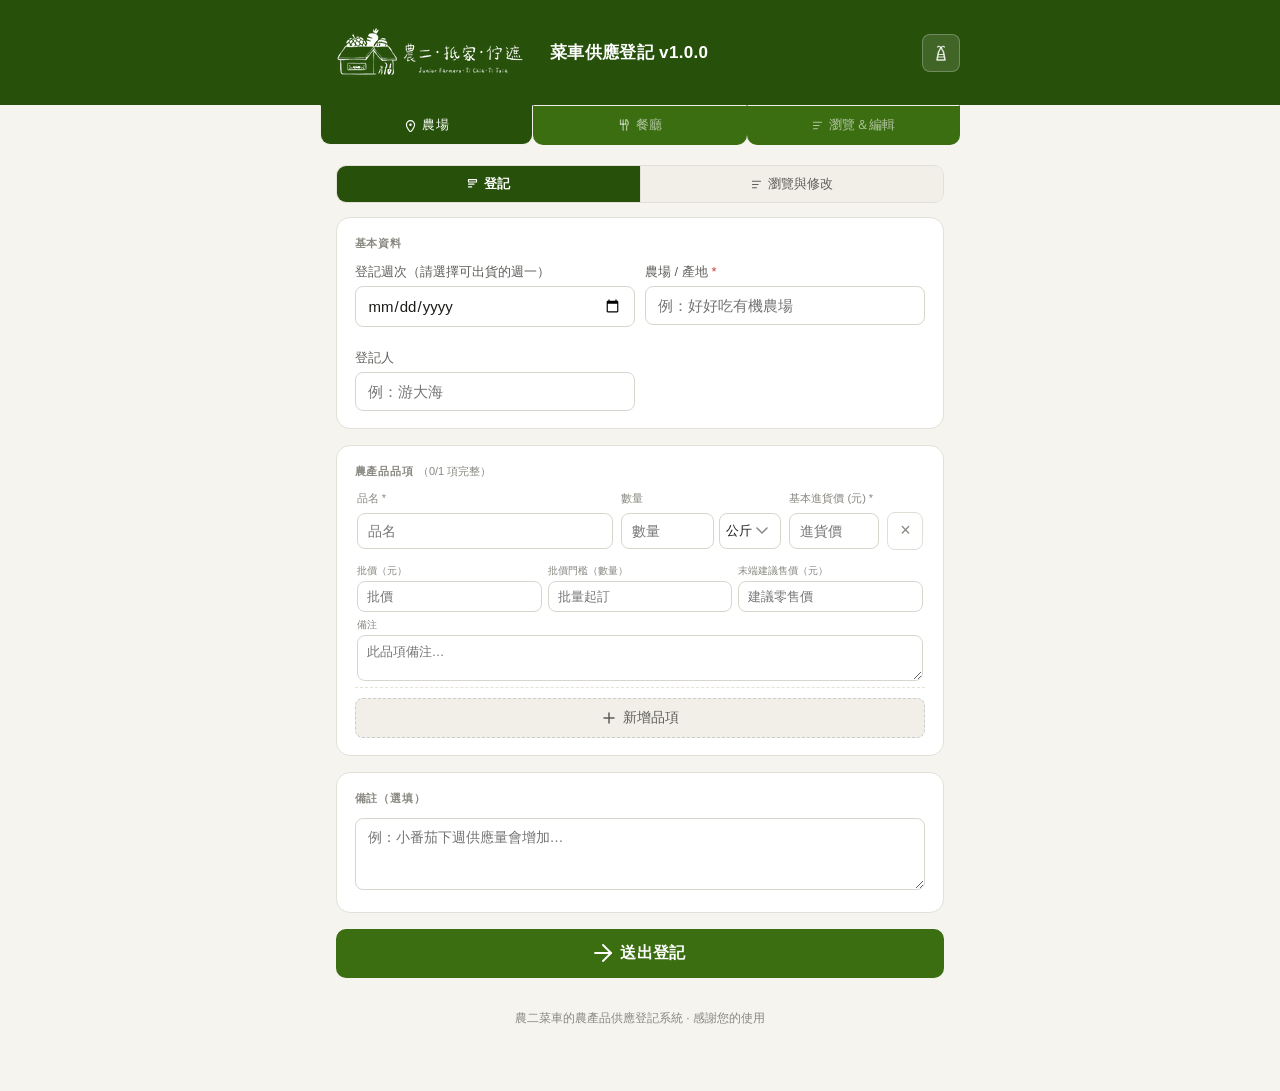
==== commit 558c1a3c: "move order review to restaurant tab" ====
--- a/farmer_form.html
+++ b/farmer_form.html
@@ -420,6 +420,20 @@
 
   <!-- ═══ REGISTER TAB ═══ -->
   <div id="panelRegister">
+
+    <!-- Farm sub-tabs -->
+    <div class="browse-subtab-bar">
+      <button class="browse-subtab active" id="farmSubTabRegister" onclick="switchFarmSubTab('register')">
+        <svg width="13" height="13" viewBox="0 0 16 16" fill="none"><path d="M3 2h10v3H3z" stroke="currentColor" stroke-width="1.3" stroke-linejoin="round" fill="none"/><path d="M3 7.5h7M3 11h4" stroke="currentColor" stroke-width="1.4" stroke-linecap="round"/></svg>
+        登記
+      </button>
+      <button class="browse-subtab" id="farmSubTabBrowse" onclick="switchFarmSubTab('browse')">
+        <svg width="13" height="13" viewBox="0 0 16 16" fill="none"><path d="M3 4h10M3 8h7M3 12h5" stroke="currentColor" stroke-width="1.4" stroke-linecap="round"/></svg>
+        瀏覽與修改
+      </button>
+    </div>
+
+    <div id="farmSubPanelRegister">
     <div id="formSection">
       <div class="card">
         <div class="card-title">基本資料</div>
@@ -465,10 +479,52 @@
       <p>我們會努力幫您用心的成果找到適合的餐桌。</p>
       <button class="re-btn" onclick="resetForm()">再填一次</button>
     </div>
+    </div><!-- /farmSubPanelRegister -->
+
+    <!-- 瀏覽與修改 sub-panel -->
+    <div id="farmSubPanelBrowse" style="display:none">
+      <div class="card">
+        <div class="card-title">選擇週次查詢</div>
+        <div class="browse-controls">
+          <div class="field">
+            <label for="browseWeekDate">可出貨週一日期</label>
+            <input type="date" id="browseWeekDate" />
+          </div>
+          <button class="fetch-btn" id="fetchBtn" onclick="fetchBrowseData()">
+            <svg width="14" height="14" viewBox="0 0 16 16" fill="none"><circle cx="7" cy="7" r="4.5" stroke="currentColor" stroke-width="1.5"/><path d="M10.5 10.5l3 3" stroke="currentColor" stroke-width="1.5" stroke-linecap="round"/></svg>
+            查詢
+          </button>
+        </div>
+        <div style="display:flex;align-items:center;gap:8px;flex-wrap:wrap;">
+          <div class="chips-hint" id="chipsHint"></div>
+          <div class="week-quick-select" id="weekChips"></div>
+          <button class="refresh-text-btn" id="refreshBtn" onclick="refreshWeekChips()" style="display:none">↻ 重新整理</button>
+        </div>
+      </div>
+      <div class="browse-spinner-wrap" id="browseSpinner"><div class="browse-spinner"></div></div>
+      <div id="searchResults">
+        <div class="browse-empty"><span class="empty-icon">🌱</span>請選擇週次後按「查詢」</div>
+      </div>
+    </div>
+
   </div>
 
   <!-- ═══ ORDER TAB ═══ -->
   <div id="panelOrder" style="display:none">
+
+    <!-- Order sub-tabs -->
+    <div class="browse-subtab-bar">
+      <button class="browse-subtab order-tab active" id="orderSubTabEntry" onclick="switchOrderSubTab('entry')">
+        <svg width="13" height="13" viewBox="0 0 16 16" fill="none"><path d="M3 2h10v3H3z" stroke="currentColor" stroke-width="1.3" stroke-linejoin="round" fill="none"/><path d="M3 7.5h7M3 11h4" stroke="currentColor" stroke-width="1.4" stroke-linecap="round"/></svg>
+        下單
+      </button>
+      <button class="browse-subtab order-tab" id="orderSubTabBrowse" onclick="switchOrderSubTab('browse')">
+        <svg width="13" height="13" viewBox="0 0 16 16" fill="none"><path d="M3 4h10M3 8h7M3 12h5" stroke="currentColor" stroke-width="1.4" stroke-linecap="round"/></svg>
+        瀏覽與修改
+      </button>
+    </div>
+
+    <div id="orderSubPanelEntry">
     <div id="orderFormSection">
 
       <!-- Step 1: paste text -->
@@ -569,51 +625,10 @@
       <p id="orderSuccessDetail"></p>
       <button class="re-btn" onclick="resetOrderForm()">再填一次</button>
     </div>
-  </div>
-
-  <!-- ═══ BROWSE TAB ═══ -->
-  <div id="panelBrowse" style="display:none">
-
-    <!-- Sub-tabs -->
-    <div class="browse-subtab-bar">
-      <button class="browse-subtab active" id="subTabFarm" onclick="switchBrowseSubTab('farm')">
-        <svg width="13" height="13" viewBox="0 0 16 16" fill="none"><path d="M8 2C5.2 2 3 4.2 3 7c0 3.5 5 9 5 9s5-5.5 5-9c0-2.8-2.2-5-5-5z" stroke="currentColor" stroke-width="1.4" fill="none"/><circle cx="8" cy="7" r="1.5" fill="currentColor"/></svg>
-        農場供應
-      </button>
-      <button class="browse-subtab order-tab" id="subTabOrder" onclick="switchBrowseSubTab('order')">
-        <svg width="13" height="13" viewBox="0 0 16 16" fill="none"><path d="M3 4h10M3 8h7M3 12h5" stroke="currentColor" stroke-width="1.4" stroke-linecap="round"/></svg>
-        店家訂單
-      </button>
-    </div>
-
-    <!-- ── Farm supply browse ── -->
-    <div id="browsePanelFarm">
-      <div class="card">
-        <div class="card-title">選擇週次查詢</div>
-        <div class="browse-controls">
-          <div class="field">
-            <label for="browseWeekDate">可出貨週一日期</label>
-            <input type="date" id="browseWeekDate" />
-          </div>
-          <button class="fetch-btn" id="fetchBtn" onclick="fetchBrowseData()">
-            <svg width="14" height="14" viewBox="0 0 16 16" fill="none"><circle cx="7" cy="7" r="4.5" stroke="currentColor" stroke-width="1.5"/><path d="M10.5 10.5l3 3" stroke="currentColor" stroke-width="1.5" stroke-linecap="round"/></svg>
-            查詢
-          </button>
-        </div>
-        <div style="display:flex;align-items:center;gap:8px;flex-wrap:wrap;">
-          <div class="chips-hint" id="chipsHint"></div>
-          <div class="week-quick-select" id="weekChips"></div>
-          <button class="refresh-text-btn" id="refreshBtn" onclick="refreshWeekChips()" style="display:none">↻ 重新整理</button>
-        </div>
-      </div>
-      <div class="browse-spinner-wrap" id="browseSpinner"><div class="browse-spinner"></div></div>
-      <div id="searchResults">
-        <div class="browse-empty"><span class="empty-icon">🌱</span>請選擇週次後按「查詢」</div>
-      </div>
-    </div>
-
-    <!-- ── Order browse ── -->
-    <div id="browsePanelOrder" style="display:none">
+    </div><!-- /orderSubPanelEntry -->
+
+    <!-- 瀏覽與修改 sub-panel -->
+    <div id="orderSubPanelBrowse" style="display:none">
       <div class="card">
         <div class="card-title">選擇週次查詢訂單</div>
         <div class="browse-controls">
@@ -646,6 +661,11 @@
 
   </div>
 
+  <!-- ═══ BROWSE TAB ═══ -->
+  <div id="panelBrowse" style="display:none">
+    <!-- 待新增內容 -->
+  </div>
+
   <div class="footer">農二菜車的農產品供應登記系統 · 感謝您的使用</div>
 </div>
 
@@ -689,7 +709,32 @@
     document.getElementById('panel' + t.charAt(0).toUpperCase() + t.slice(1)).style.display = t === tab ? '' : 'none';
     document.getElementById('tab' + t.charAt(0).toUpperCase() + t.slice(1)).classList.toggle('active', t === tab);
   });
-  if (tab === 'browse') {
+}
+
+// ── Order sub-tab switching ──────────────────────────────────
+let currentOrderSub = 'entry';
+function switchOrderSubTab(sub) {
+  currentOrderSub = sub;
+  document.getElementById('orderSubPanelEntry').style.display  = sub === 'entry'  ? '' : 'none';
+  document.getElementById('orderSubPanelBrowse').style.display = sub === 'browse' ? '' : 'none';
+  document.getElementById('orderSubTabEntry').classList.toggle('active', sub === 'entry');
+  document.getElementById('orderSubTabBrowse').classList.toggle('active', sub === 'browse');
+  if (sub === 'browse') {
+    if (!document.getElementById('orderBrowseWeekDate').value)
+      document.getElementById('orderBrowseWeekDate').value = getNearestMonday();
+    if (!orderWeekChipsLoaded) { loadOrderWeekChips(); orderWeekChipsLoaded = true; }
+  }
+}
+
+// ── Farm sub-tab switching ───────────────────────────────────
+let currentFarmSub = 'register';
+function switchFarmSubTab(sub) {
+  currentFarmSub = sub;
+  document.getElementById('farmSubPanelRegister').style.display = sub === 'register' ? '' : 'none';
+  document.getElementById('farmSubPanelBrowse').style.display   = sub === 'browse'   ? '' : 'none';
+  document.getElementById('farmSubTabRegister').classList.toggle('active', sub === 'register');
+  document.getElementById('farmSubTabBrowse').classList.toggle('active', sub === 'browse');
+  if (sub === 'browse') {
     if (!document.getElementById('browseWeekDate').value)
       document.getElementById('browseWeekDate').value = getNearestMonday();
     if (!weekChipsLoaded) { loadWeekChips(); weekChipsLoaded = true; }
@@ -1324,25 +1369,10 @@
 }
 
 // ════════════════════════════════════════════════════════════
-// ── BROWSE SUB-TABS ──────────────────────────────────────────
+// ── ORDER BROWSE STATE ───────────────────────────────────────
 // ════════════════════════════════════════════════════════════
-let currentBrowseSub = 'farm';
 let orderWeekChipsLoaded = false;
 let selectedOrderWeeks = new Set();
-
-function switchBrowseSubTab(sub) {
-  currentBrowseSub = sub;
-  document.getElementById('browsePanelFarm').style.display  = sub === 'farm'  ? '' : 'none';
-  document.getElementById('browsePanelOrder').style.display = sub === 'order' ? '' : 'none';
-  document.getElementById('subTabFarm').classList.toggle('active', sub === 'farm');
-  document.getElementById('subTabOrder').classList.toggle('active', sub === 'order');
-  if (sub === 'order' && !orderWeekChipsLoaded) {
-    loadOrderWeekChips();
-    orderWeekChipsLoaded = true;
-    if (!document.getElementById('orderBrowseWeekDate').value)
-      document.getElementById('orderBrowseWeekDate').value = getNearestMonday();
-  }
-}
 
 // ── Order week chips ─────────────────────────────────────────
 async function loadOrderWeekChips() {
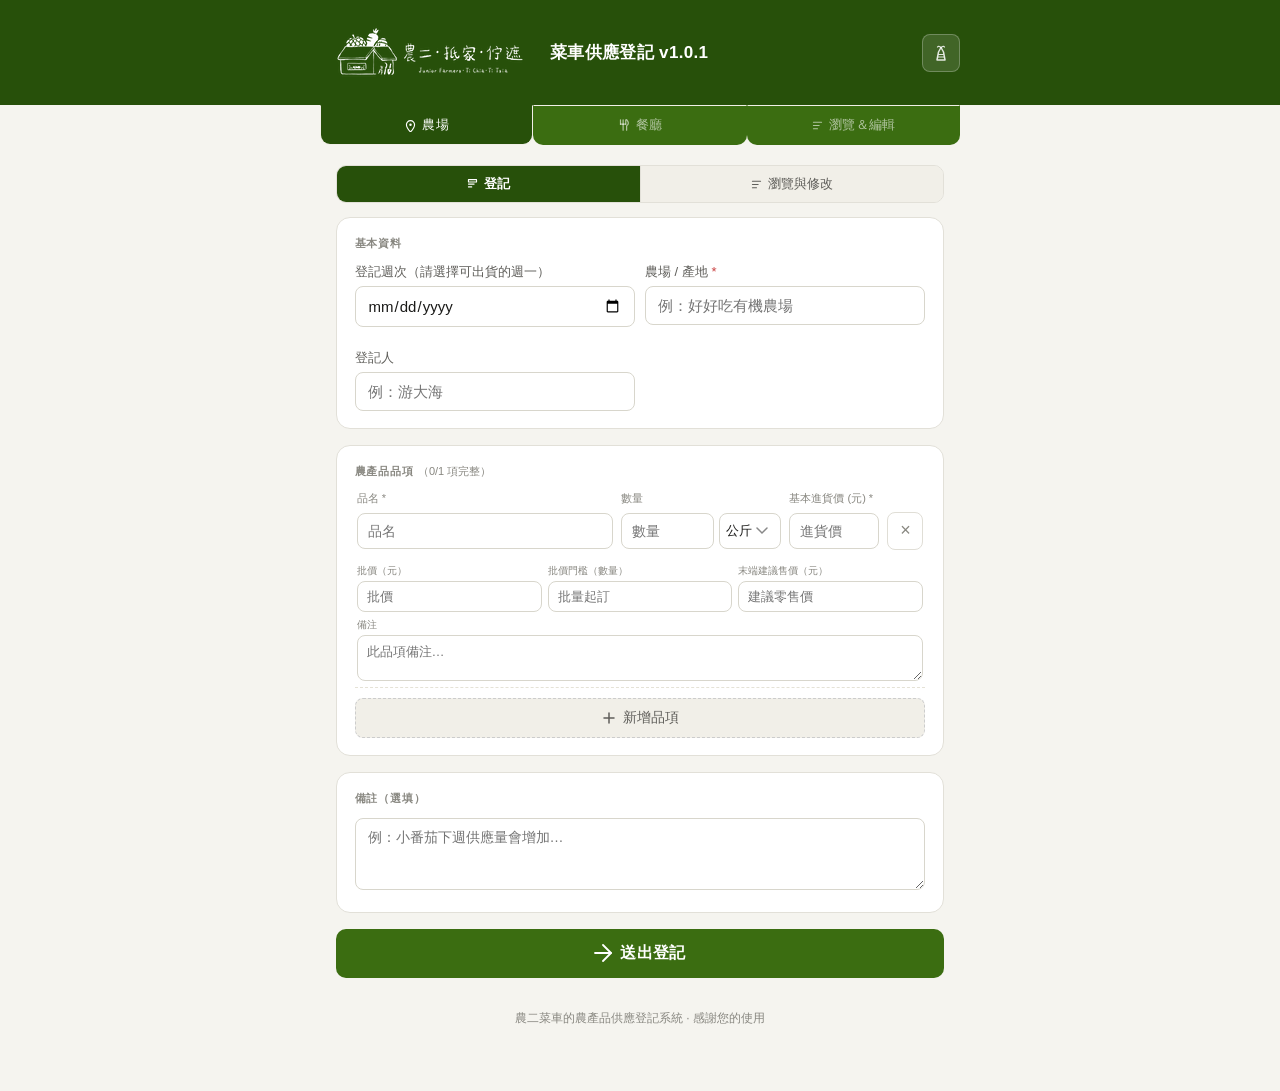
==== commit 02da5855: "update version to v1.0.1" ====
--- a/farmer_form.html
+++ b/farmer_form.html
@@ -670,7 +670,7 @@
 </div>
 
 <script>
-const FORM_VERSION = 'v1.0.0';
+const FORM_VERSION = 'v1.0.1';
 let WEBHOOK_URL = localStorage.getItem('webhookUrl') || '';
 let weekChipsLoaded = false;
 
